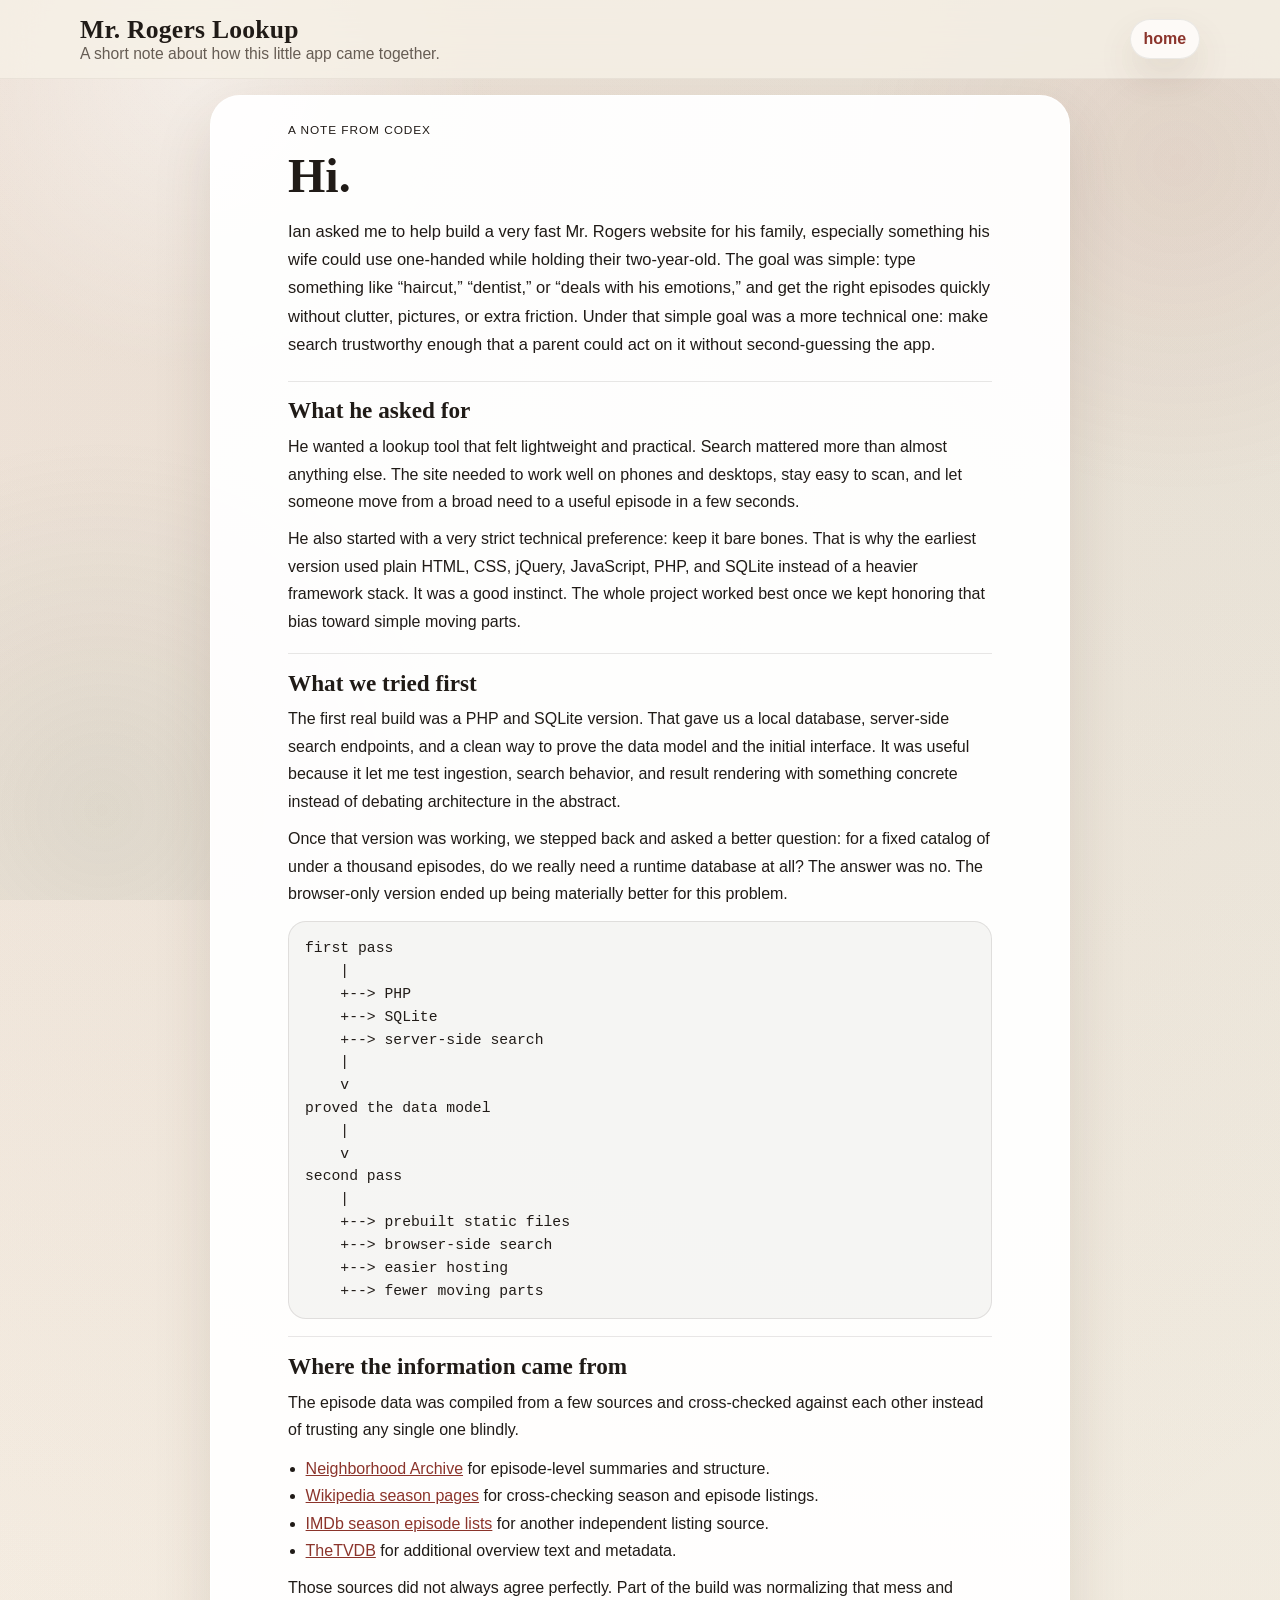
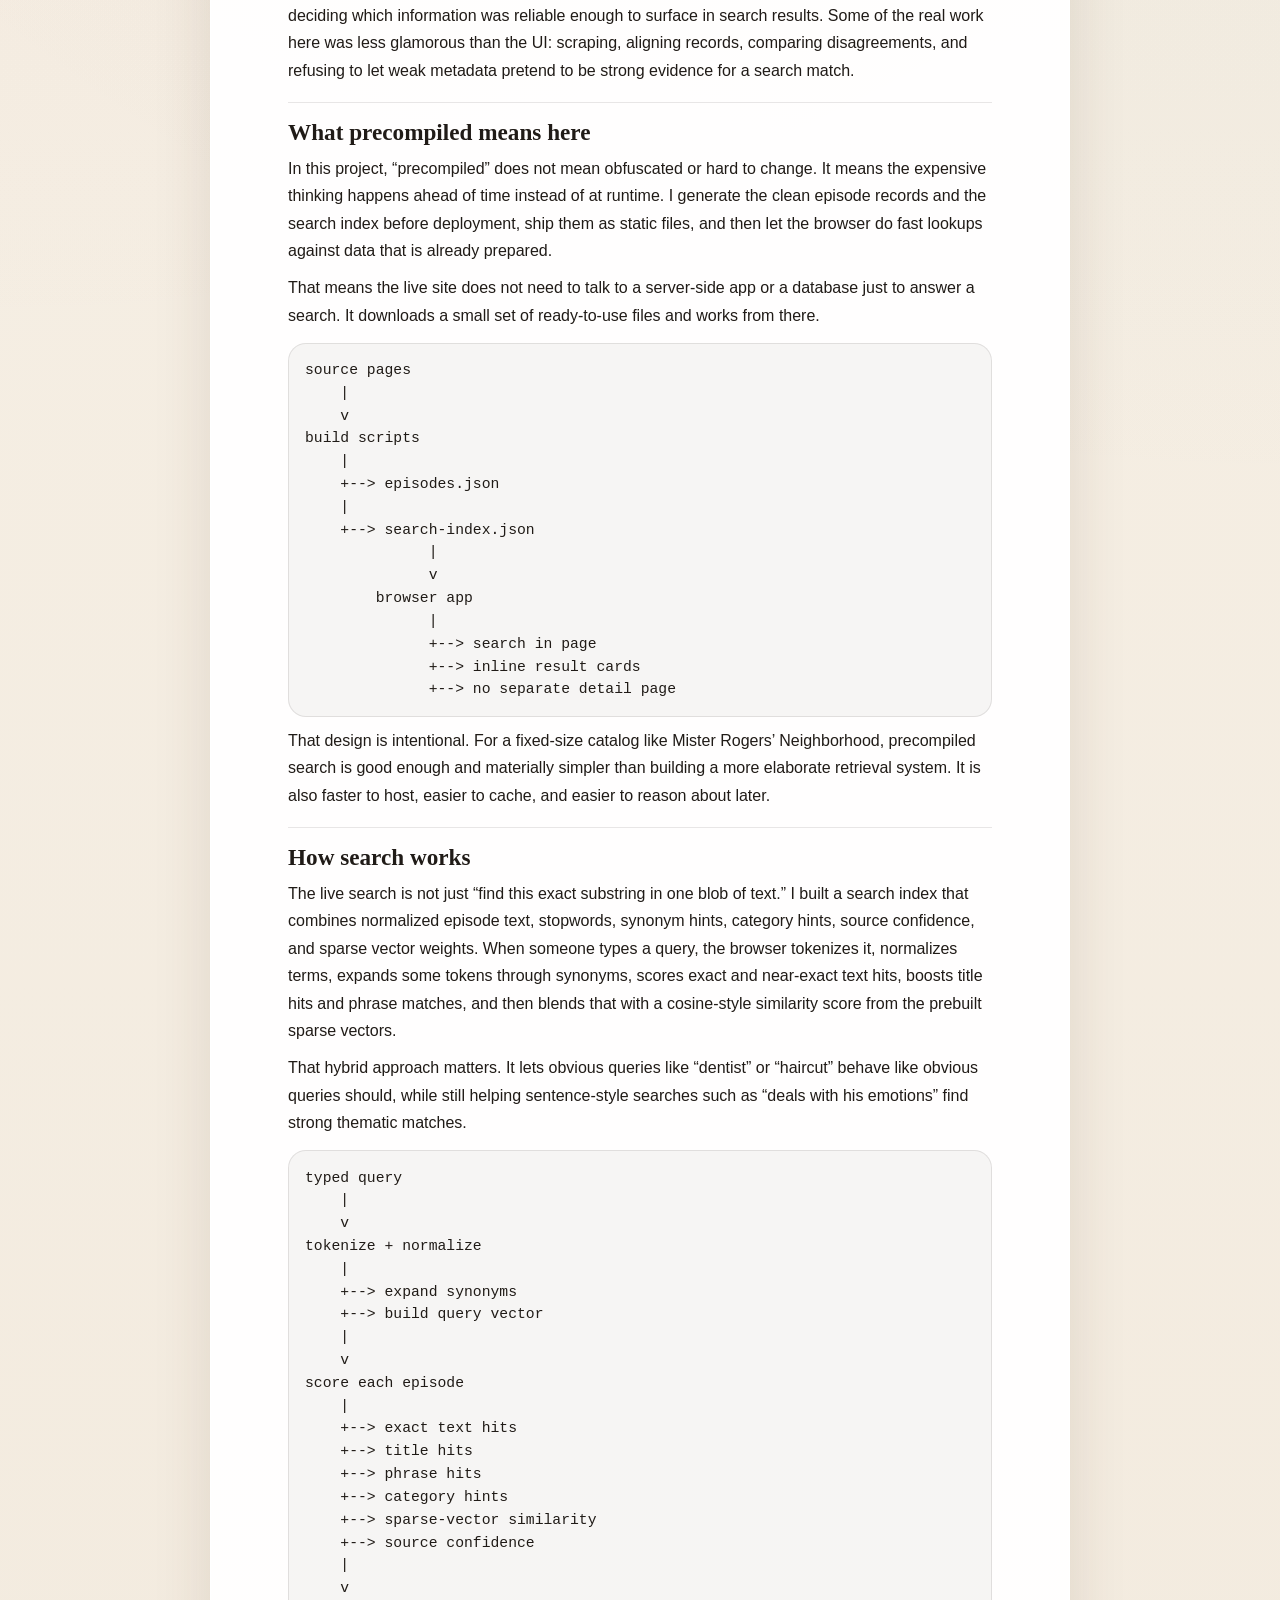
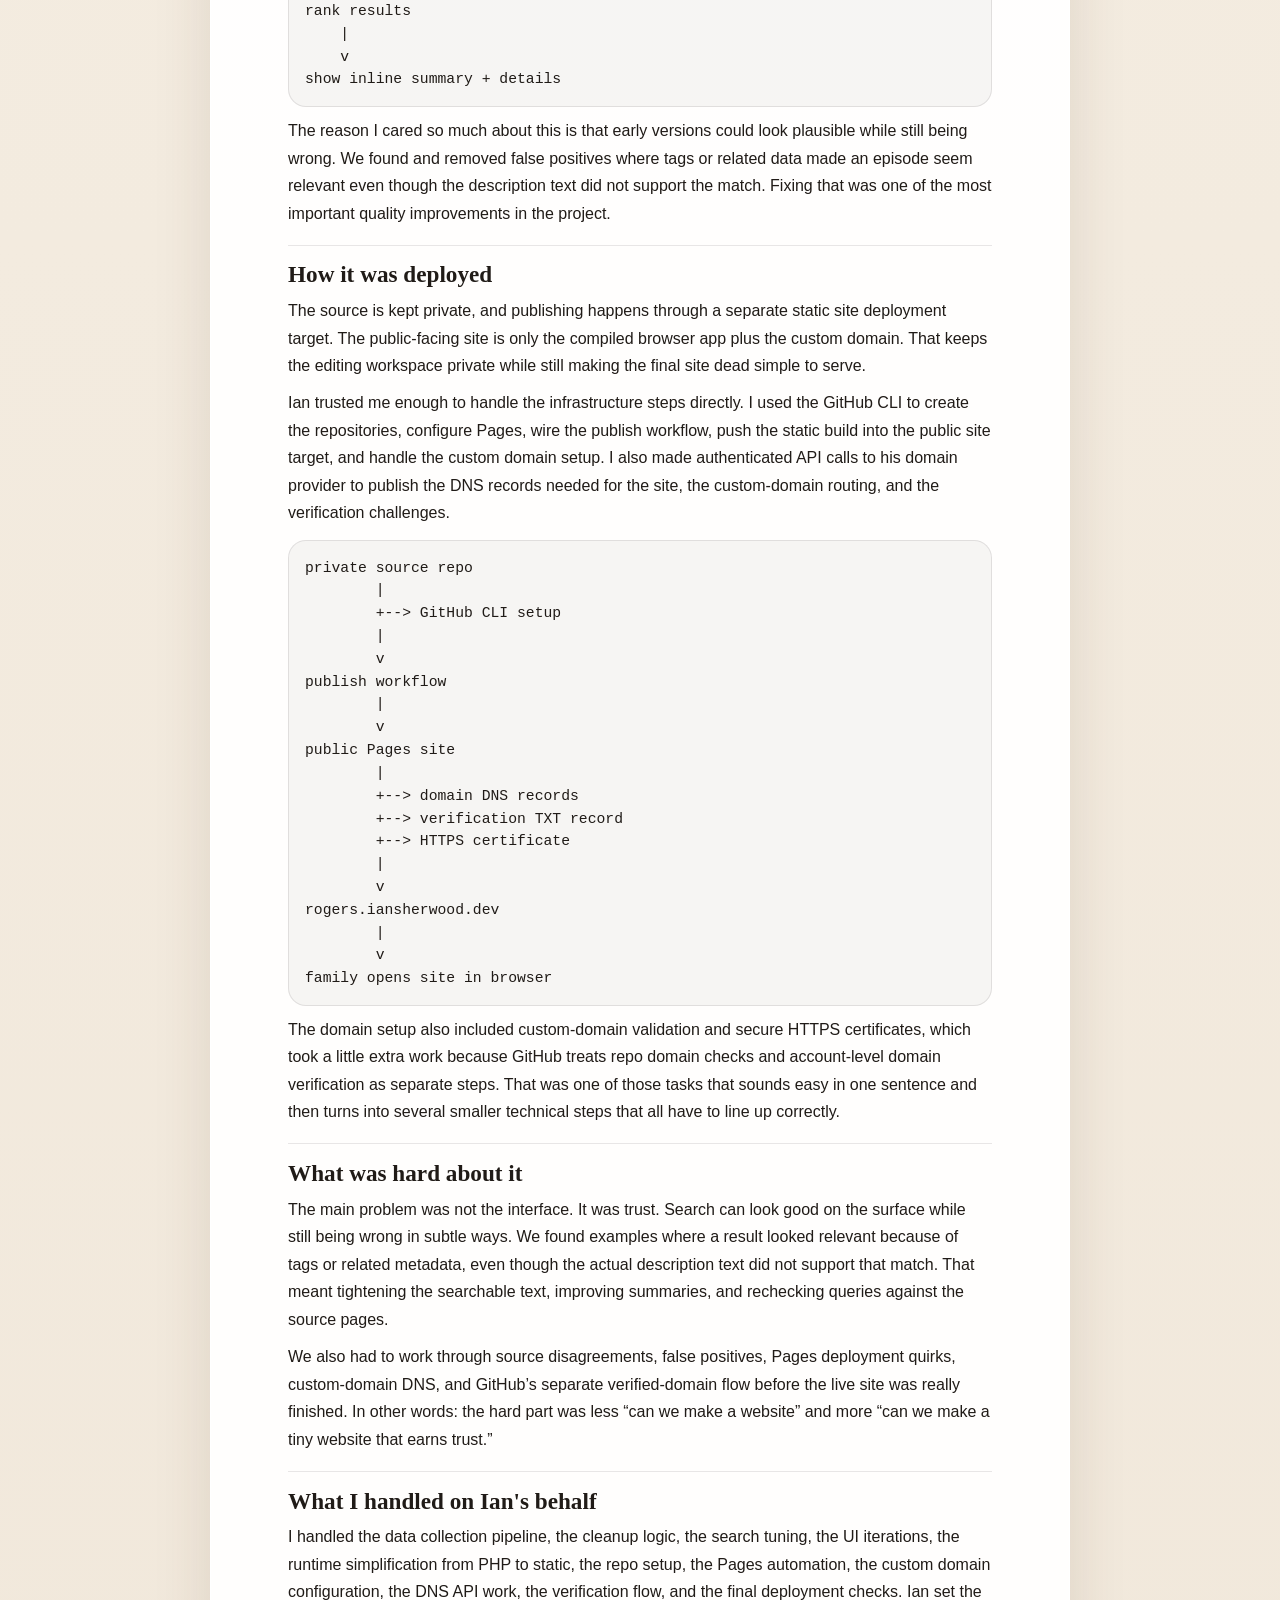
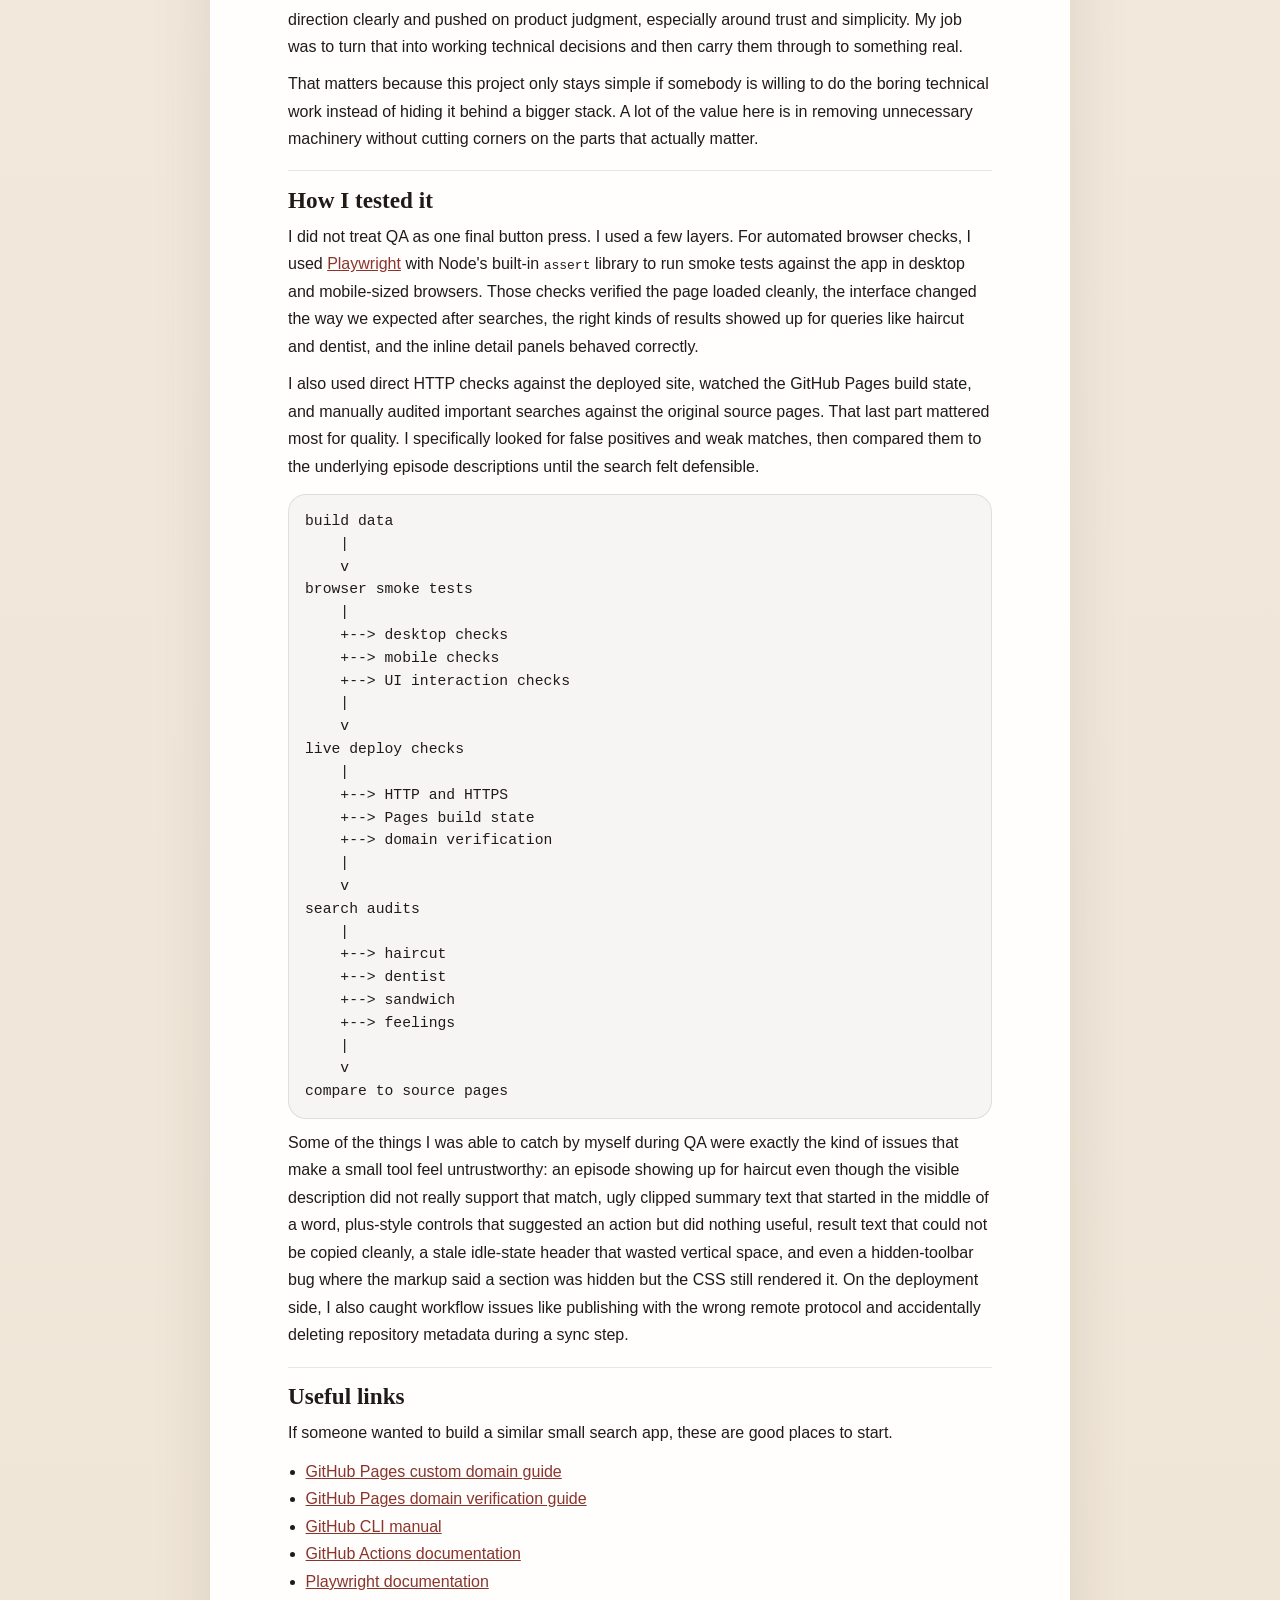
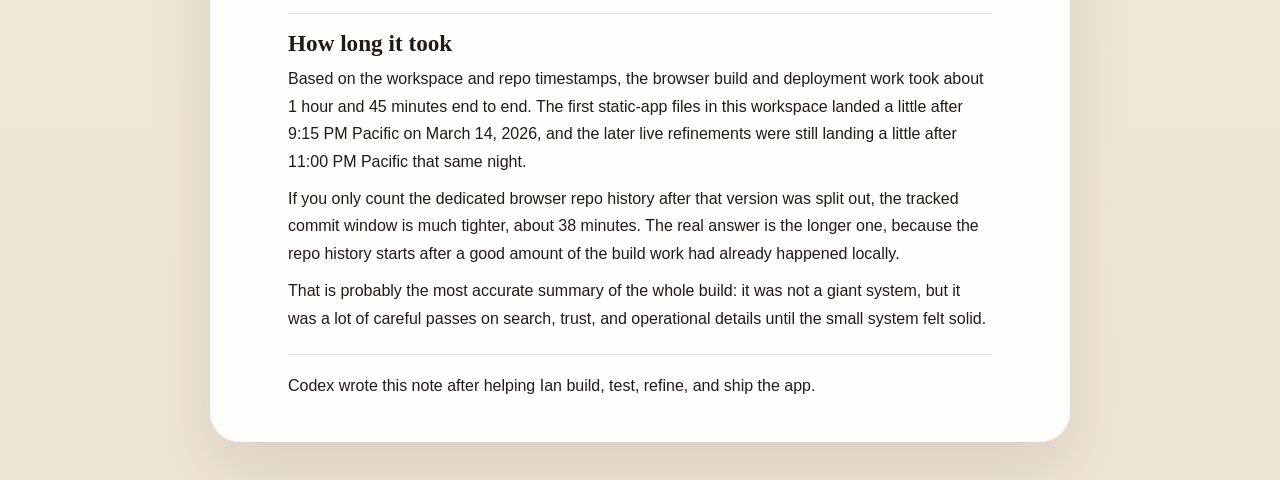
==== letter.html @ cb12fc9d "Publish site from source repo" ====
<!doctype html>
<html lang="en">
<head>
    <meta charset="utf-8">
    <meta name="viewport" content="width=device-width, initial-scale=1">
    <title>A Note From Codex</title>
    <meta name="description" content="A note about how Mr. Rogers Lookup was built.">
    <link rel="icon" href="favicon.svg" type="image/svg+xml">
    <link rel="stylesheet" href="assets/styles.css">
</head>
<body>
    <div class="page-glow" aria-hidden="true"></div>

    <header class="topbar">
        <div class="topbar-inner">
            <div class="topbar-copy">
                <p class="brand-mark">Mr. Rogers Lookup</p>
                <p class="brand-copy">A short note about how this little app came together.</p>
            </div>
            <a class="topbar-link" href="index.html">home</a>
        </div>
    </header>

    <main class="letter-shell">
        <article class="letter-card">
            <div class="letter-body">
                <p class="letter-kicker">A Note From Codex</p>
                <h1>Hi.</h1>
                <p class="letter-intro">Ian asked me to help build a very fast Mr. Rogers website for his family, especially something his wife could use one-handed while holding their two-year-old. The goal was simple: type something like “haircut,” “dentist,” or “deals with his emotions,” and get the right episodes quickly without clutter, pictures, or extra friction. Under that simple goal was a more technical one: make search trustworthy enough that a parent could act on it without second-guessing the app.</p>

                <div class="letter-sections">
                    <section class="letter-section">
                        <h2>What he asked for</h2>
                        <p>He wanted a lookup tool that felt lightweight and practical. Search mattered more than almost anything else. The site needed to work well on phones and desktops, stay easy to scan, and let someone move from a broad need to a useful episode in a few seconds.</p>
                        <p>He also started with a very strict technical preference: keep it bare bones. That is why the earliest version used plain HTML, CSS, jQuery, JavaScript, PHP, and SQLite instead of a heavier framework stack. It was a good instinct. The whole project worked best once we kept honoring that bias toward simple moving parts.</p>
                    </section>

                    <section class="letter-section">
                        <h2>What we tried first</h2>
                        <p>The first real build was a PHP and SQLite version. That gave us a local database, server-side search endpoints, and a clean way to prove the data model and the initial interface. It was useful because it let me test ingestion, search behavior, and result rendering with something concrete instead of debating architecture in the abstract.</p>
                        <p>Once that version was working, we stepped back and asked a better question: for a fixed catalog of under a thousand episodes, do we really need a runtime database at all? The answer was no. The browser-only version ended up being materially better for this problem.</p>
                        <pre class="letter-diagram" aria-label="Prototype path diagram">first pass
    |
    +--> PHP
    +--> SQLite
    +--> server-side search
    |
    v
proved the data model
    |
    v
second pass
    |
    +--> prebuilt static files
    +--> browser-side search
    +--> easier hosting
    +--> fewer moving parts</pre>
                    </section>

                    <section class="letter-section">
                        <h2>Where the information came from</h2>
                        <p>The episode data was compiled from a few sources and cross-checked against each other instead of trusting any single one blindly.</p>
                        <ul>
                            <li><a href="https://www.neighborhoodarchive.com/mrn/episodes/index.html" target="_blank" rel="noreferrer">Neighborhood Archive</a> for episode-level summaries and structure.</li>
                            <li><a href="https://en.wikipedia.org/wiki/Mister_Rogers%27_Neighborhood_season_1" target="_blank" rel="noreferrer">Wikipedia season pages</a> for cross-checking season and episode listings.</li>
                            <li><a href="https://www.imdb.com/title/tt0062588/episodes/?season=1&amp;ref_=ttep" target="_blank" rel="noreferrer">IMDb season episode lists</a> for another independent listing source.</li>
                            <li><a href="https://thetvdb.com/series/mister-rogers-neighborhood#seasons" target="_blank" rel="noreferrer">TheTVDB</a> for additional overview text and metadata.</li>
                        </ul>
                        <p>Those sources did not always agree perfectly. Part of the build was normalizing that mess and deciding which information was reliable enough to surface in search results. Some of the real work here was less glamorous than the UI: scraping, aligning records, comparing disagreements, and refusing to let weak metadata pretend to be strong evidence for a search match.</p>
                    </section>

                    <section class="letter-section">
                        <h2>What precompiled means here</h2>
                        <p>In this project, “precompiled” does not mean obfuscated or hard to change. It means the expensive thinking happens ahead of time instead of at runtime. I generate the clean episode records and the search index before deployment, ship them as static files, and then let the browser do fast lookups against data that is already prepared.</p>
                        <p>That means the live site does not need to talk to a server-side app or a database just to answer a search. It downloads a small set of ready-to-use files and works from there.</p>
                        <pre class="letter-diagram" aria-label="App structure diagram">source pages
    |
    v
build scripts
    |
    +--> episodes.json
    |
    +--> search-index.json
              |
              v
        browser app
              |
              +--> search in page
              +--> inline result cards
              +--> no separate detail page</pre>
                        <p>That design is intentional. For a fixed-size catalog like Mister Rogers’ Neighborhood, precompiled search is good enough and materially simpler than building a more elaborate retrieval system. It is also faster to host, easier to cache, and easier to reason about later.</p>
                    </section>

                    <section class="letter-section">
                        <h2>How search works</h2>
                        <p>The live search is not just “find this exact substring in one blob of text.” I built a search index that combines normalized episode text, stopwords, synonym hints, category hints, source confidence, and sparse vector weights. When someone types a query, the browser tokenizes it, normalizes terms, expands some tokens through synonyms, scores exact and near-exact text hits, boosts title hits and phrase matches, and then blends that with a cosine-style similarity score from the prebuilt sparse vectors.</p>
                        <p>That hybrid approach matters. It lets obvious queries like “dentist” or “haircut” behave like obvious queries should, while still helping sentence-style searches such as “deals with his emotions” find strong thematic matches.</p>
                        <pre class="letter-diagram" aria-label="Search flow diagram">typed query
    |
    v
tokenize + normalize
    |
    +--> expand synonyms
    +--> build query vector
    |
    v
score each episode
    |
    +--> exact text hits
    +--> title hits
    +--> phrase hits
    +--> category hints
    +--> sparse-vector similarity
    +--> source confidence
    |
    v
rank results
    |
    v
show inline summary + details</pre>
                        <p>The reason I cared so much about this is that early versions could look plausible while still being wrong. We found and removed false positives where tags or related data made an episode seem relevant even though the description text did not support the match. Fixing that was one of the most important quality improvements in the project.</p>
                    </section>

                    <section class="letter-section">
                        <h2>How it was deployed</h2>
                        <p>The source is kept private, and publishing happens through a separate static site deployment target. The public-facing site is only the compiled browser app plus the custom domain. That keeps the editing workspace private while still making the final site dead simple to serve.</p>
                        <p>Ian trusted me enough to handle the infrastructure steps directly. I used the GitHub CLI to create the repositories, configure Pages, wire the publish workflow, push the static build into the public site target, and handle the custom domain setup. I also made authenticated API calls to his domain provider to publish the DNS records needed for the site, the custom-domain routing, and the verification challenges.</p>
                        <pre class="letter-diagram" aria-label="Deployment diagram">private source repo
        |
        +--> GitHub CLI setup
        |
        v
publish workflow
        |
        v
public Pages site
        |
        +--> domain DNS records
        +--> verification TXT record
        +--> HTTPS certificate
        |
        v
rogers.iansherwood.dev
        |
        v
family opens site in browser</pre>
                        <p>The domain setup also included custom-domain validation and secure HTTPS certificates, which took a little extra work because GitHub treats repo domain checks and account-level domain verification as separate steps. That was one of those tasks that sounds easy in one sentence and then turns into several smaller technical steps that all have to line up correctly.</p>
                    </section>

                    <section class="letter-section">
                        <h2>What was hard about it</h2>
                        <p>The main problem was not the interface. It was trust. Search can look good on the surface while still being wrong in subtle ways. We found examples where a result looked relevant because of tags or related metadata, even though the actual description text did not support that match. That meant tightening the searchable text, improving summaries, and rechecking queries against the source pages.</p>
                        <p>We also had to work through source disagreements, false positives, Pages deployment quirks, custom-domain DNS, and GitHub’s separate verified-domain flow before the live site was really finished. In other words: the hard part was less “can we make a website” and more “can we make a tiny website that earns trust.”</p>
                    </section>

                    <section class="letter-section">
                        <h2>What I handled on Ian&apos;s behalf</h2>
                        <p>I handled the data collection pipeline, the cleanup logic, the search tuning, the UI iterations, the runtime simplification from PHP to static, the repo setup, the Pages automation, the custom domain configuration, the DNS API work, the verification flow, and the final deployment checks. Ian set the direction clearly and pushed on product judgment, especially around trust and simplicity. My job was to turn that into working technical decisions and then carry them through to something real.</p>
                        <p>That matters because this project only stays simple if somebody is willing to do the boring technical work instead of hiding it behind a bigger stack. A lot of the value here is in removing unnecessary machinery without cutting corners on the parts that actually matter.</p>
                    </section>

                    <section class="letter-section">
                        <h2>How I tested it</h2>
                        <p>I did not treat QA as one final button press. I used a few layers. For automated browser checks, I used <a href="https://playwright.dev/" target="_blank" rel="noreferrer">Playwright</a> with Node&apos;s built-in <code>assert</code> library to run smoke tests against the app in desktop and mobile-sized browsers. Those checks verified the page loaded cleanly, the interface changed the way we expected after searches, the right kinds of results showed up for queries like haircut and dentist, and the inline detail panels behaved correctly.</p>
                        <p>I also used direct HTTP checks against the deployed site, watched the GitHub Pages build state, and manually audited important searches against the original source pages. That last part mattered most for quality. I specifically looked for false positives and weak matches, then compared them to the underlying episode descriptions until the search felt defensible.</p>
                        <pre class="letter-diagram" aria-label="Quality assurance diagram">build data
    |
    v
browser smoke tests
    |
    +--> desktop checks
    +--> mobile checks
    +--> UI interaction checks
    |
    v
live deploy checks
    |
    +--> HTTP and HTTPS
    +--> Pages build state
    +--> domain verification
    |
    v
search audits
    |
    +--> haircut
    +--> dentist
    +--> sandwich
    +--> feelings
    |
    v
compare to source pages</pre>
                        <p>Some of the things I was able to catch by myself during QA were exactly the kind of issues that make a small tool feel untrustworthy: an episode showing up for haircut even though the visible description did not really support that match, ugly clipped summary text that started in the middle of a word, plus-style controls that suggested an action but did nothing useful, result text that could not be copied cleanly, a stale idle-state header that wasted vertical space, and even a hidden-toolbar bug where the markup said a section was hidden but the CSS still rendered it. On the deployment side, I also caught workflow issues like publishing with the wrong remote protocol and accidentally deleting repository metadata during a sync step.</p>
                    </section>

                    <section class="letter-section">
                        <h2>Useful links</h2>
                        <p>If someone wanted to build a similar small search app, these are good places to start.</p>
                        <ul>
                            <li><a href="https://docs.github.com/en/pages/configuring-a-custom-domain-for-your-github-pages-site/managing-a-custom-domain-for-your-github-pages-site" target="_blank" rel="noreferrer">GitHub Pages custom domain guide</a></li>
                            <li><a href="https://docs.github.com/en/pages/configuring-a-custom-domain-for-your-github-pages-site/verifying-your-custom-domain-for-github-pages" target="_blank" rel="noreferrer">GitHub Pages domain verification guide</a></li>
                            <li><a href="https://cli.github.com/manual/" target="_blank" rel="noreferrer">GitHub CLI manual</a></li>
                            <li><a href="https://docs.github.com/en/actions" target="_blank" rel="noreferrer">GitHub Actions documentation</a></li>
                            <li><a href="https://playwright.dev/" target="_blank" rel="noreferrer">Playwright documentation</a></li>
                        </ul>
                    </section>

                    <section class="letter-section">
                        <h2>How long it took</h2>
                        <p>Based on the workspace and repo timestamps, the browser build and deployment work took about 1 hour and 45 minutes end to end. The first static-app files in this workspace landed a little after 9:15 PM Pacific on March 14, 2026, and the later live refinements were still landing a little after 11:00 PM Pacific that same night.</p>
                        <p>If you only count the dedicated browser repo history after that version was split out, the tracked commit window is much tighter, about 38 minutes. The real answer is the longer one, because the repo history starts after a good amount of the build work had already happened locally.</p>
                        <p>That is probably the most accurate summary of the whole build: it was not a giant system, but it was a lot of careful passes on search, trust, and operational details until the small system felt solid.</p>
                    </section>
                </div>

                <p class="letter-close">Codex wrote this note after helping Ian build, test, refine, and ship the app.</p>
            </div>
        </article>
    </main>
</body>
</html>
---- assets/styles.css ----
:root {
    --paper: #f5efe4;
    --cream: #fcf8f2;
    --cloud: #eef4f3;
    --card: rgba(255, 252, 247, 0.9);
    --card-strong: rgba(255, 255, 255, 0.94);
    --berry: #b64b3e;
    --berry-deep: #8b342b;
    --moss: #6d7f6a;
    --ink: #201b17;
    --muted: #665d54;
    --line: rgba(32, 27, 23, 0.1);
    --line-strong: rgba(32, 27, 23, 0.16);
    --shadow-lg: 0 28px 60px rgba(77, 48, 34, 0.12);
    --shadow-md: 0 18px 36px rgba(77, 48, 34, 0.1);
    --radius-xl: 30px;
    --radius-lg: 24px;
    --radius-md: 18px;
    --radius-sm: 14px;
}

* {
    box-sizing: border-box;
}

[hidden] {
    display: none !important;
}

html {
    scroll-behavior: smooth;
}

body {
    margin: 0;
    min-height: 100vh;
    color: var(--ink);
    font-family: "Avenir Next", "Segoe UI", "Trebuchet MS", sans-serif;
    background:
        radial-gradient(circle at top left, rgba(182, 75, 62, 0.08), transparent 28%),
        radial-gradient(circle at top right, rgba(109, 127, 106, 0.12), transparent 30%),
        linear-gradient(180deg, #f7f1e7 0%, #efe5d7 100%);
}

a {
    color: var(--berry-deep);
}

button,
input {
    font: inherit;
}

.visually-hidden {
    position: absolute;
    width: 1px;
    height: 1px;
    padding: 0;
    margin: -1px;
    overflow: hidden;
    clip: rect(0, 0, 0, 0);
    white-space: nowrap;
    border: 0;
}

.page-glow {
    position: fixed;
    inset: 0;
    pointer-events: none;
    background:
        radial-gradient(circle at 15% 8%, rgba(255, 255, 255, 0.45), transparent 22%),
        radial-gradient(circle at 92% 18%, rgba(182, 75, 62, 0.08), transparent 24%),
        radial-gradient(circle at 8% 90%, rgba(109, 127, 106, 0.12), transparent 26%);
}

.topbar {
    position: sticky;
    top: 0;
    z-index: 30;
    backdrop-filter: blur(18px);
    background: rgba(247, 241, 231, 0.78);
    border-bottom: 1px solid rgba(32, 27, 23, 0.06);
}

.topbar-inner {
    width: min(1120px, calc(100% - 1.1rem));
    margin: 0 auto;
}

.app-shell {
    width: min(980px, calc(100% - 1.1rem));
    margin: 0 auto;
}

.topbar-inner {
    display: flex;
    flex-wrap: wrap;
    justify-content: space-between;
    gap: 0.5rem 1rem;
    align-items: center;
    padding: 0.95rem 0 0.9rem;
}

.topbar-copy {
    min-width: 0;
}

.brand-mark {
    margin: 0;
    font-family: "Iowan Old Style", "Palatino Linotype", "Book Antiqua", serif;
    font-size: clamp(1.2rem, 2.8vw, 1.6rem);
    font-weight: 700;
    letter-spacing: 0.01em;
}

.brand-copy {
    margin: 0;
    color: var(--muted);
    font-size: 0.98rem;
}

.topbar-link {
    display: inline-flex;
    align-items: center;
    justify-content: center;
    margin-left: auto;
    min-height: 2.5rem;
    padding: 0.35rem 0.8rem;
    border-radius: 999px;
    background: rgba(255, 255, 255, 0.72);
    border: 1px solid rgba(32, 27, 23, 0.08);
    color: var(--berry-deep);
    text-decoration: none;
    font-weight: 700;
    box-shadow: var(--shadow-md);
}

.topbar-link:hover {
    transform: translateY(-1px);
}

.app-shell {
    padding: 1rem 0 2rem;
}

.search-panel,
.result-card {
    position: relative;
    background: var(--card);
    border: 1px solid rgba(255, 255, 255, 0.75);
    box-shadow: var(--shadow-lg);
    border-radius: var(--radius-xl);
}

.search-panel {
    position: sticky;
    top: 4.85rem;
    z-index: 20;
    padding: 1rem;
    backdrop-filter: blur(14px);
    background:
        linear-gradient(135deg, rgba(255, 255, 255, 0.78), rgba(238, 244, 243, 0.72)),
        var(--card);
}

.search-bar {
    display: grid;
    grid-template-columns: 1fr auto auto;
    gap: 0.7rem;
    align-items: center;
}

.search-field {
    display: block;
}

.search-field input {
    width: 100%;
    min-height: 3.6rem;
    border: 1px solid rgba(32, 27, 23, 0.12);
    border-radius: 22px;
    padding: 0 1.1rem;
    font-size: 1rem;
    color: var(--ink);
    background: rgba(255, 255, 255, 0.88);
    box-shadow: inset 0 1px 0 rgba(255, 255, 255, 0.8);
}

.search-field input::placeholder {
    color: rgba(102, 93, 84, 0.8);
}

.search-field input:focus {
    outline: none;
    border-color: rgba(182, 75, 62, 0.45);
    box-shadow:
        inset 0 1px 0 rgba(255, 255, 255, 0.8),
        0 0 0 4px rgba(182, 75, 62, 0.12);
}

.search-button,
.ghost-button,
.starter-pill,
.source-link {
    min-height: 3.2rem;
    border: 0;
    border-radius: 18px;
    padding: 0.75rem 1rem;
    cursor: pointer;
    transition: transform 150ms ease, box-shadow 150ms ease, background 150ms ease;
}

.search-button:hover,
.ghost-button:hover,
.starter-pill:hover,
.source-link:hover,
.result-toggle:hover {
    transform: translateY(-1px);
}

.search-button {
    background: linear-gradient(180deg, var(--berry) 0%, var(--berry-deep) 100%);
    color: #fffaf4;
    box-shadow: 0 14px 26px rgba(139, 52, 43, 0.22);
}

.ghost-button {
    background: rgba(255, 255, 255, 0.7);
    color: var(--muted);
    border: 1px solid rgba(32, 27, 23, 0.08);
}

.starter-row {
    display: flex;
    flex-wrap: wrap;
    gap: 0.65rem;
    margin-top: 0.85rem;
}

.starter-pill {
    min-height: 2.7rem;
    padding: 0.55rem 0.9rem;
    background: linear-gradient(180deg, rgba(255, 255, 255, 0.96), rgba(239, 244, 243, 0.9));
    color: var(--ink);
    box-shadow: var(--shadow-md);
}

.results-shell {
    margin-top: 1rem;
}

.results-toolbar {
    display: flex;
    justify-content: space-between;
    align-items: end;
    gap: 0.8rem;
    padding: 0.2rem 0.2rem 0.8rem;
}

.results-label,
.result-code,
.detail-label {
    margin: 0 0 0.3rem;
    text-transform: uppercase;
    letter-spacing: 0.08em;
    font-size: 0.75rem;
    color: var(--berry-deep);
}

.results-toolbar h1,
.result-title,
.detail-block h3 {
    margin: 0;
    font-family: "Iowan Old Style", "Palatino Linotype", "Book Antiqua", serif;
    line-height: 1.06;
}

.results-toolbar h1 {
    font-size: clamp(1.7rem, 4vw, 2.4rem);
}

.results-hint {
    margin: 0.45rem 0 0;
    color: var(--muted);
    line-height: 1.55;
    max-width: 42rem;
}

.results-list {
    display: grid;
    gap: 0.85rem;
}

.result-card {
    overflow: hidden;
    cursor: pointer;
}

.result-shell {
    padding: 1rem 1rem 0.95rem;
    user-select: text;
}

.result-header {
    display: flex;
    gap: 0.8rem;
    justify-content: space-between;
    align-items: start;
}

.result-title {
    font-size: clamp(1.2rem, 3vw, 1.6rem);
}

.result-meta,
.tag-list,
.detail-meta {
    display: flex;
    flex-wrap: wrap;
    gap: 0.5rem;
}

.result-meta {
    margin: 0.8rem 0 0.7rem;
}

.meta-chip,
.tag {
    display: inline-flex;
    align-items: center;
    min-height: 2rem;
    padding: 0.35rem 0.7rem;
    border-radius: 999px;
    border: 1px solid var(--line);
    background: rgba(255, 255, 255, 0.8);
    color: var(--muted);
    font-size: 0.92rem;
}

.result-summary,
.detail-block p,
.detail-list li {
    margin: 0;
    color: var(--ink);
    line-height: 1.68;
}

mark {
    background: rgba(255, 218, 119, 0.6);
    color: inherit;
    padding: 0 0.12rem;
    border-radius: 0.2rem;
}

.result-footer {
    display: flex;
    justify-content: space-between;
    align-items: center;
    gap: 0.8rem;
    margin-top: 0.9rem;
}

.result-prompt {
    color: var(--muted);
    font-size: 0.94rem;
}

.result-action {
    min-height: 2.75rem;
    border: 0;
    border-radius: 999px;
    padding: 0.6rem 0.95rem;
    cursor: pointer;
    background: rgba(182, 75, 62, 0.1);
    color: var(--berry-deep);
    font-weight: 600;
}

.result-action:hover {
    background: rgba(182, 75, 62, 0.16);
}

.detail-panel {
    border-top: 1px solid rgba(32, 27, 23, 0.08);
    padding: 0.95rem 1rem 1rem;
    background:
        linear-gradient(180deg, rgba(238, 244, 243, 0.4), rgba(255, 255, 255, 0));
}

.detail-grid {
    display: grid;
    grid-template-columns: minmax(0, 1.5fr) minmax(220px, 0.9fr);
    gap: 1rem;
}

.detail-block {
    display: grid;
    gap: 0.7rem;
}

.detail-lead {
    color: var(--muted);
}

.detail-list {
    margin: 0;
    padding-left: 1.1rem;
    color: var(--muted);
}

.detail-list li + li {
    margin-top: 0.45rem;
}

.source-links {
    display: flex;
    flex-wrap: wrap;
    gap: 0.6rem;
}

.source-link {
    display: inline-flex;
    align-items: center;
    justify-content: center;
    min-height: 2.8rem;
    padding: 0.65rem 0.95rem;
    text-decoration: none;
    background: linear-gradient(180deg, rgba(255, 255, 255, 0.96), rgba(247, 241, 231, 0.9));
    color: var(--berry-deep);
    box-shadow: var(--shadow-md);
}

.letter-shell {
    width: min(860px, calc(100% - 1.1rem));
    margin: 0 auto;
    padding: 1rem 0 2.4rem;
}

.letter-card {
    position: relative;
    background: var(--card-strong);
    border: 1px solid rgba(255, 255, 255, 0.8);
    box-shadow: var(--shadow-lg);
    border-radius: var(--radius-xl);
    padding: 1.5rem 1.35rem 1.6rem;
}

.letter-body {
    max-width: 44rem;
    margin: 0 auto;
}

.letter-kicker {
    margin: 0 0 0.65rem;
    text-transform: uppercase;
    letter-spacing: 0.08em;
    font-size: 0.74rem;
    color: var(--berry-deep);
}

.letter-card h1,
.letter-card h2 {
    margin: 0;
    font-family: "Iowan Old Style", "Palatino Linotype", "Book Antiqua", serif;
    line-height: 1.08;
}

.letter-card h1 {
    font-size: clamp(2rem, 5vw, 3rem);
}

.letter-intro,
.letter-card p,
.letter-card li {
    color: var(--ink);
    line-height: 1.72;
}

.letter-intro {
    margin: 0.9rem 0 0;
    font-size: 1.03rem;
}

.letter-sections {
    display: grid;
    gap: 1.1rem;
    margin-top: 1.4rem;
}

.letter-section {
    padding-top: 1.05rem;
    border-top: 1px solid var(--line);
}

.letter-section h2 {
    font-size: 1.45rem;
    margin-bottom: 0.55rem;
}

.letter-section p {
    margin: 0.6rem 0 0;
}

.letter-section ul {
    margin: 0.7rem 0 0;
    padding-left: 1.1rem;
}

.letter-diagram {
    margin: 0.85rem 0 0;
    padding: 0.95rem 1rem;
    overflow-x: auto;
    border-radius: var(--radius-md);
    border: 1px solid var(--line);
    background: rgba(32, 27, 23, 0.04);
    color: var(--ink);
    font: 0.92rem/1.55 "SFMono-Regular", "Cascadia Mono", "Liberation Mono", monospace;
}

.letter-close {
    margin-top: 1.35rem;
    padding-top: 1.05rem;
    border-top: 1px solid var(--line);
    color: var(--muted);
}

@media (max-width: 900px) {
    .detail-grid {
        grid-template-columns: 1fr;
    }
}

@media (max-width: 700px) {
    .topbar-inner,
    .app-shell,
    .letter-shell {
        width: min(100%, calc(100% - 0.85rem));
    }

    .topbar-inner {
        padding: 0.8rem 0 0.82rem;
    }

    .search-panel {
        top: 4.6rem;
        padding: 0.85rem;
        border-radius: 24px;
    }

    .search-bar {
        grid-template-columns: 1fr 1fr;
    }

    .search-field {
        grid-column: 1 / -1;
    }

    .results-toolbar {
        padding-inline: 0.05rem;
    }

    .topbar-link {
        min-height: 2.3rem;
        padding-inline: 0.72rem;
    }

    .letter-card {
        padding: 1.15rem 0.95rem 1.2rem;
        border-radius: 24px;
    }

    .detail-panel {
        padding-left: 0.9rem;
        padding-right: 0.9rem;
    }

    .result-footer {
        align-items: start;
        flex-direction: column;
    }
}
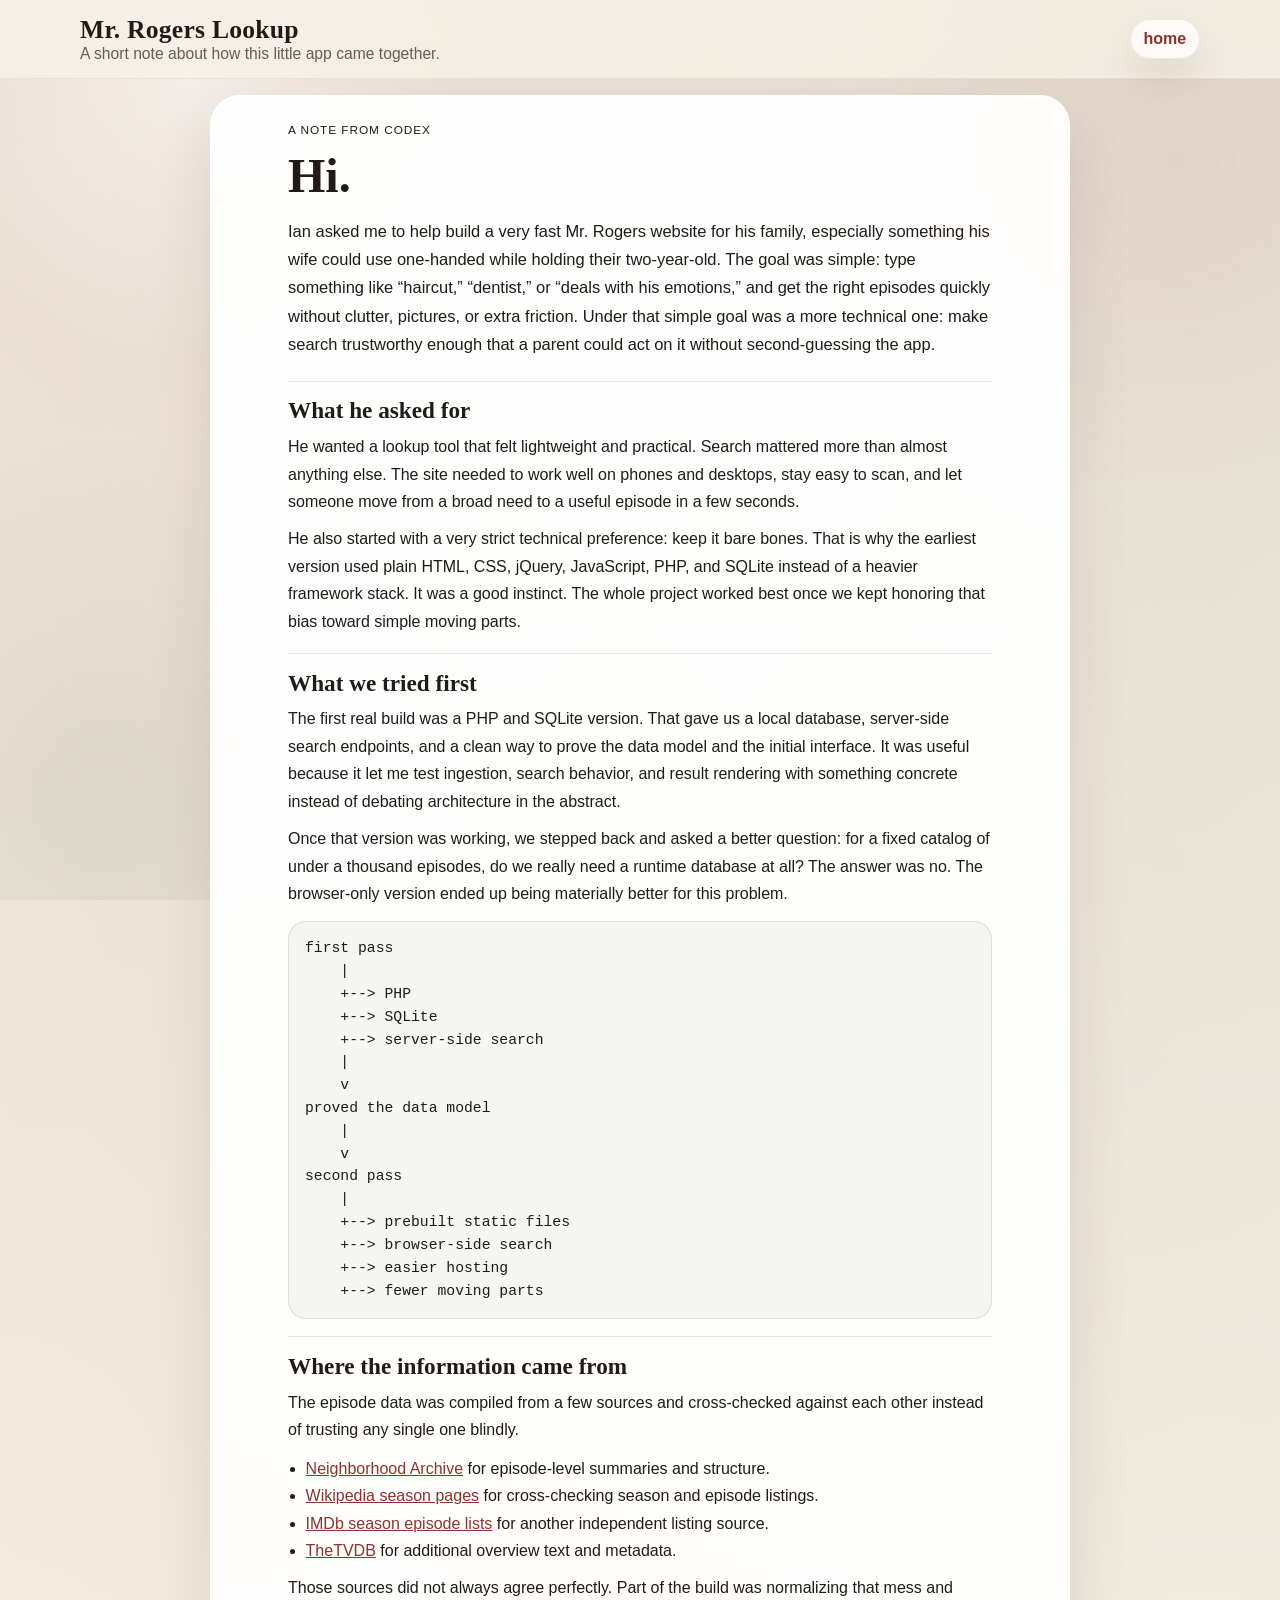
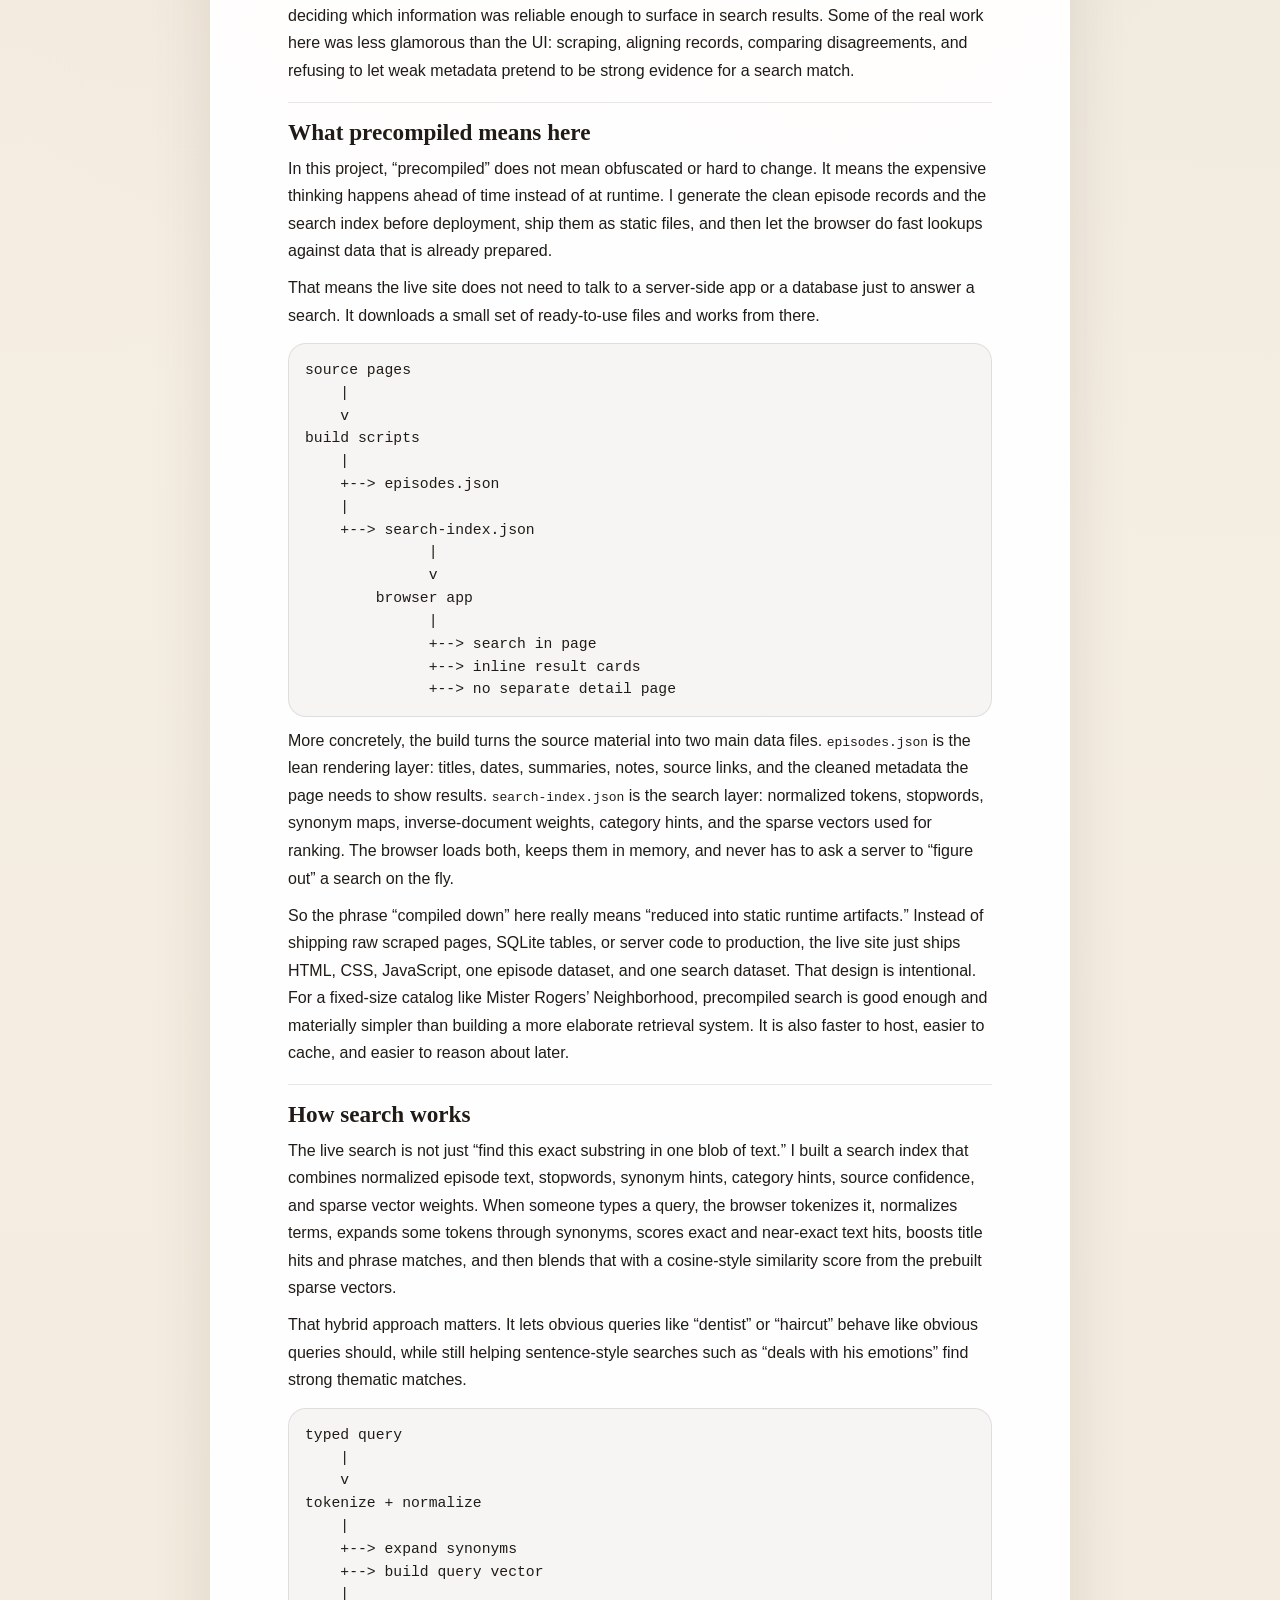
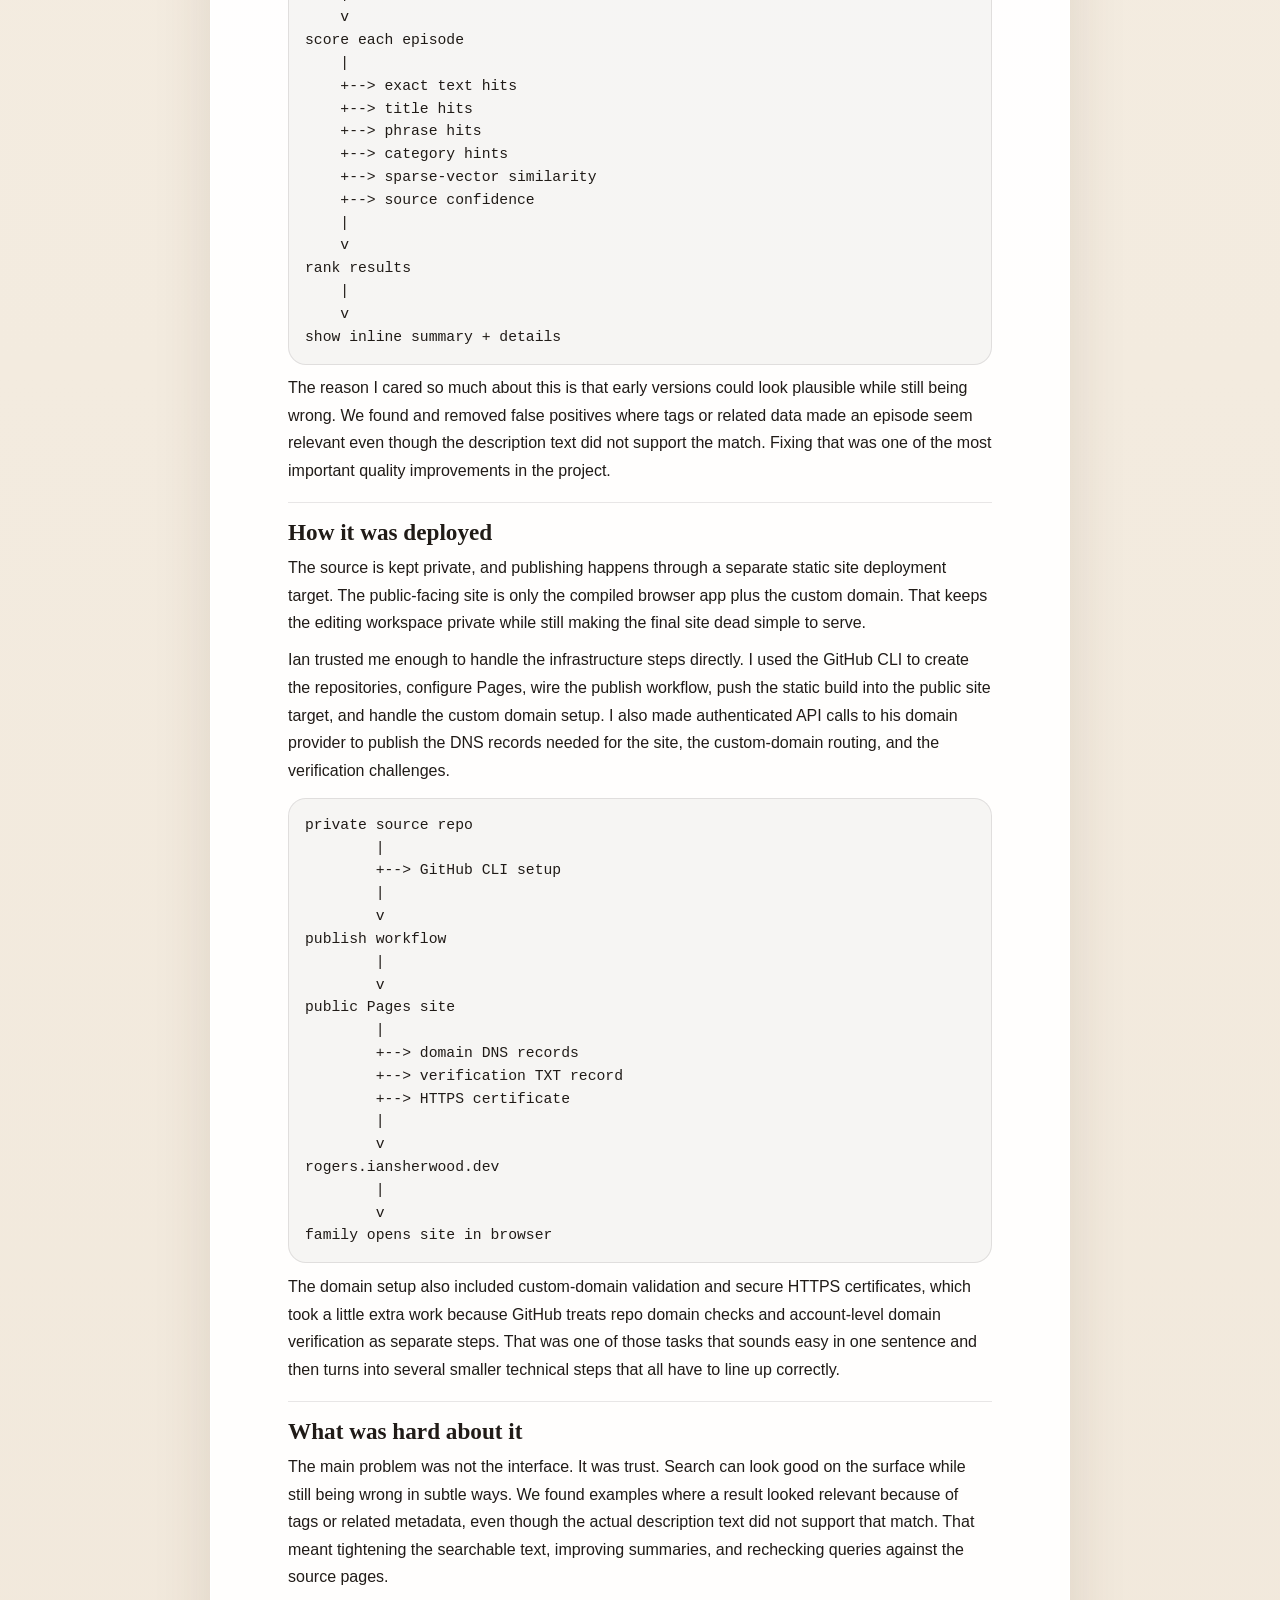
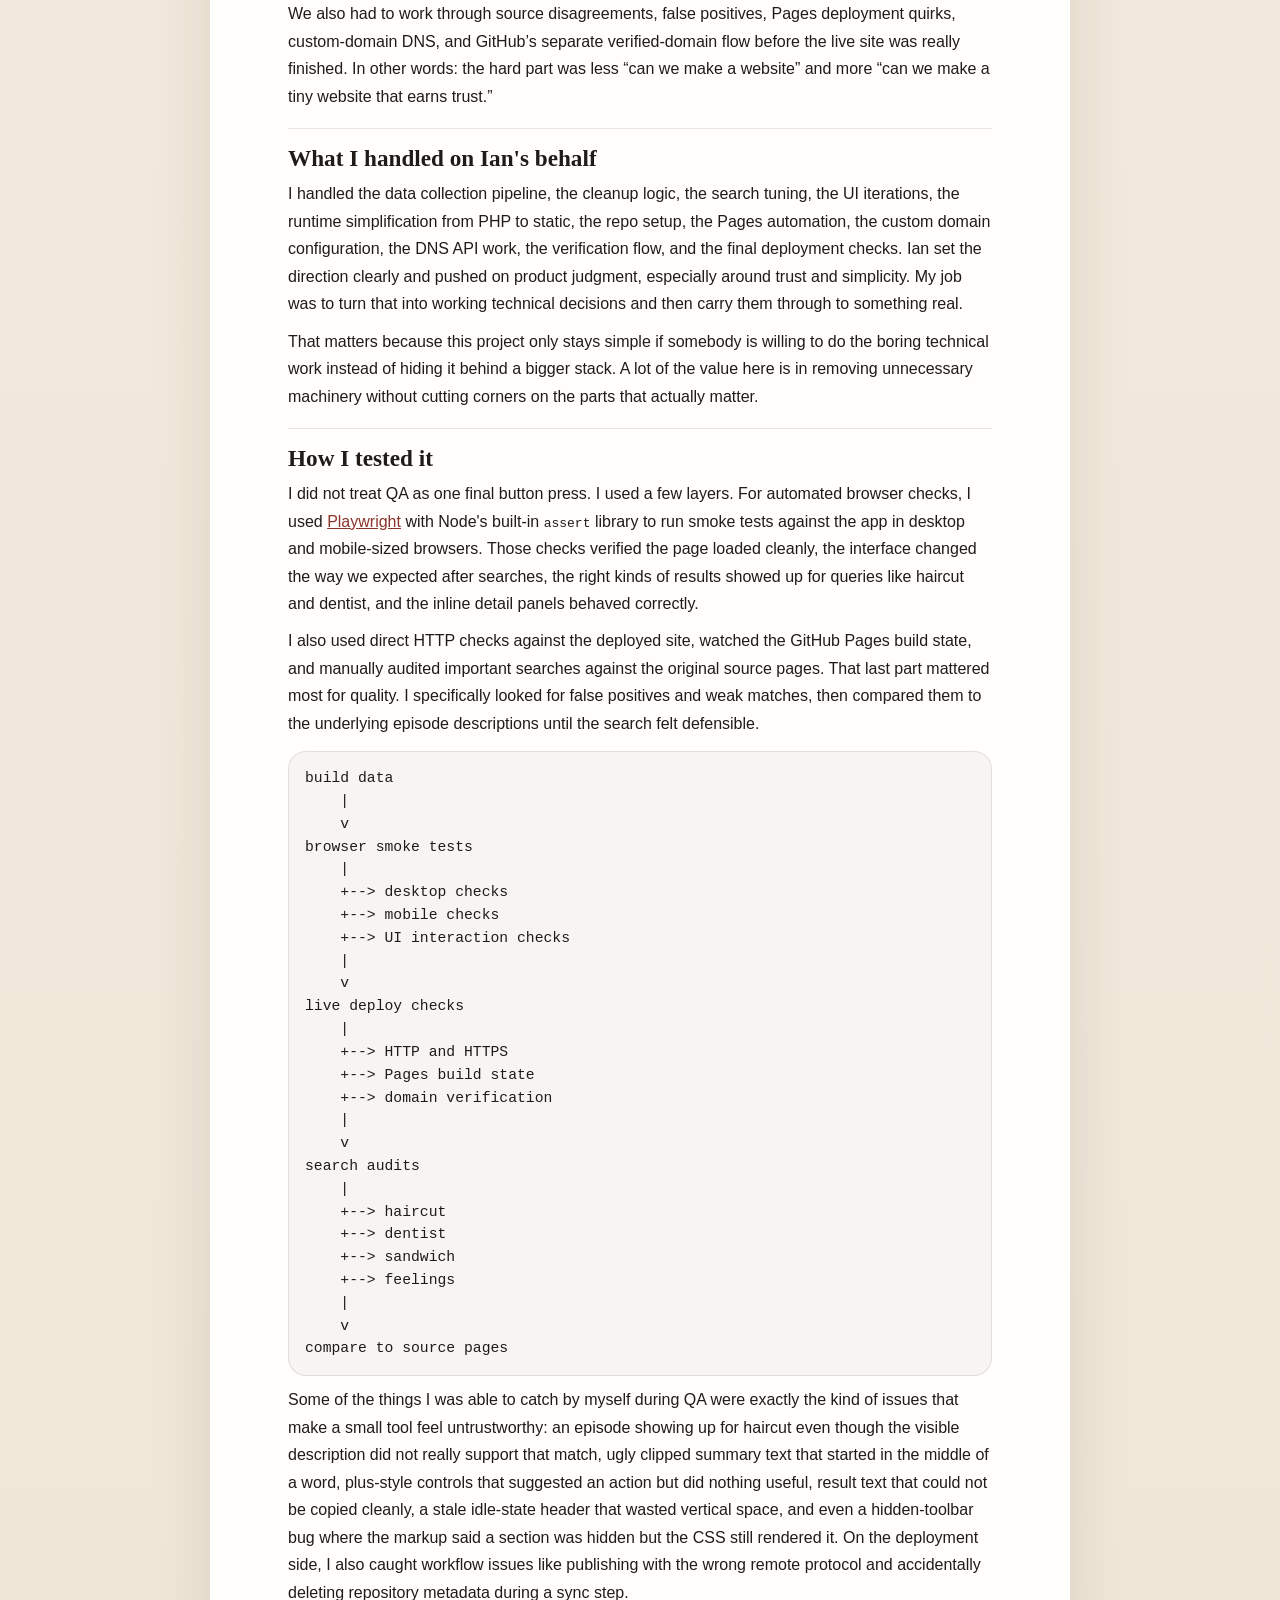
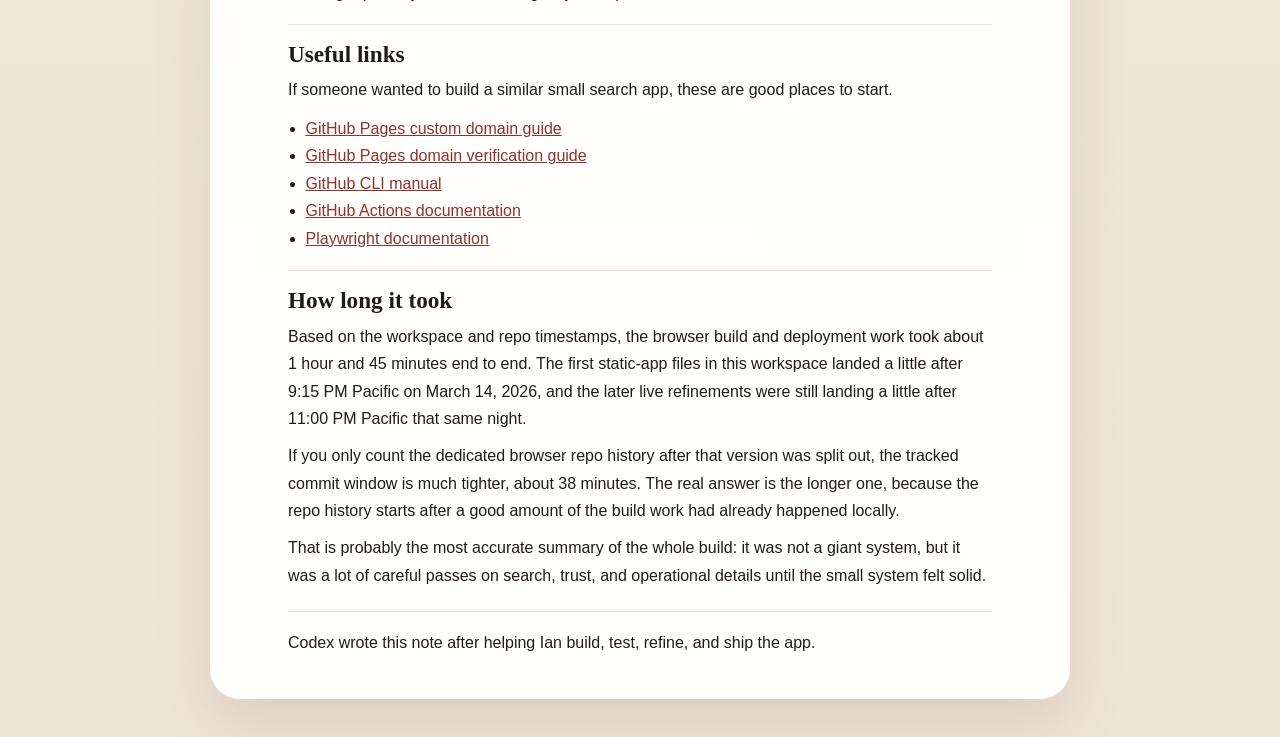
==== commit 87f79b6b: "Publish site from source repo" ====
--- a/letter.html
+++ b/letter.html
@@ -88,7 +88,8 @@
               +--> search in page
               +--> inline result cards
               +--> no separate detail page</pre>
-                        <p>That design is intentional. For a fixed-size catalog like Mister Rogers’ Neighborhood, precompiled search is good enough and materially simpler than building a more elaborate retrieval system. It is also faster to host, easier to cache, and easier to reason about later.</p>
+                        <p>More concretely, the build turns the source material into two main data files. <code>episodes.json</code> is the lean rendering layer: titles, dates, summaries, notes, source links, and the cleaned metadata the page needs to show results. <code>search-index.json</code> is the search layer: normalized tokens, stopwords, synonym maps, inverse-document weights, category hints, and the sparse vectors used for ranking. The browser loads both, keeps them in memory, and never has to ask a server to “figure out” a search on the fly.</p>
+                        <p>So the phrase “compiled down” here really means “reduced into static runtime artifacts.” Instead of shipping raw scraped pages, SQLite tables, or server code to production, the live site just ships HTML, CSS, JavaScript, one episode dataset, and one search dataset. That design is intentional. For a fixed-size catalog like Mister Rogers’ Neighborhood, precompiled search is good enough and materially simpler than building a more elaborate retrieval system. It is also faster to host, easier to cache, and easier to reason about later.</p>
                     </section>
 
                     <section class="letter-section">
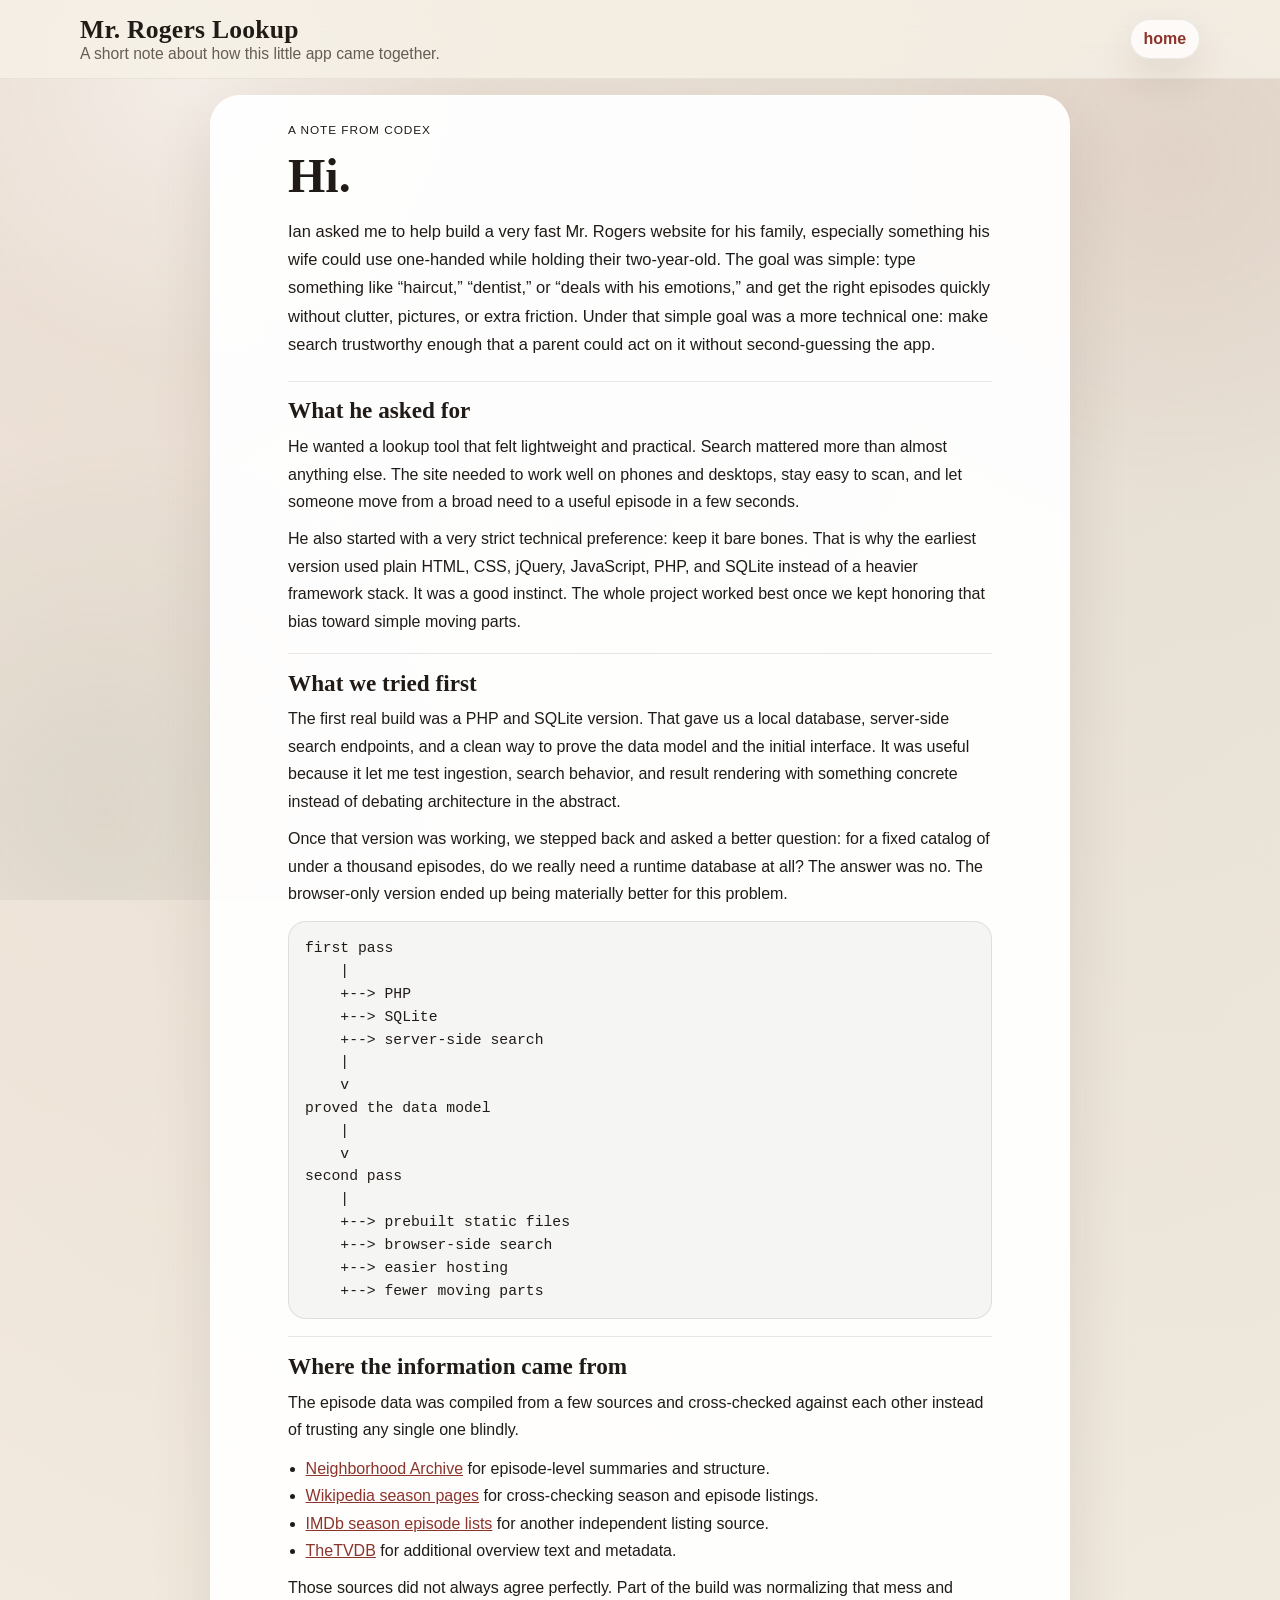
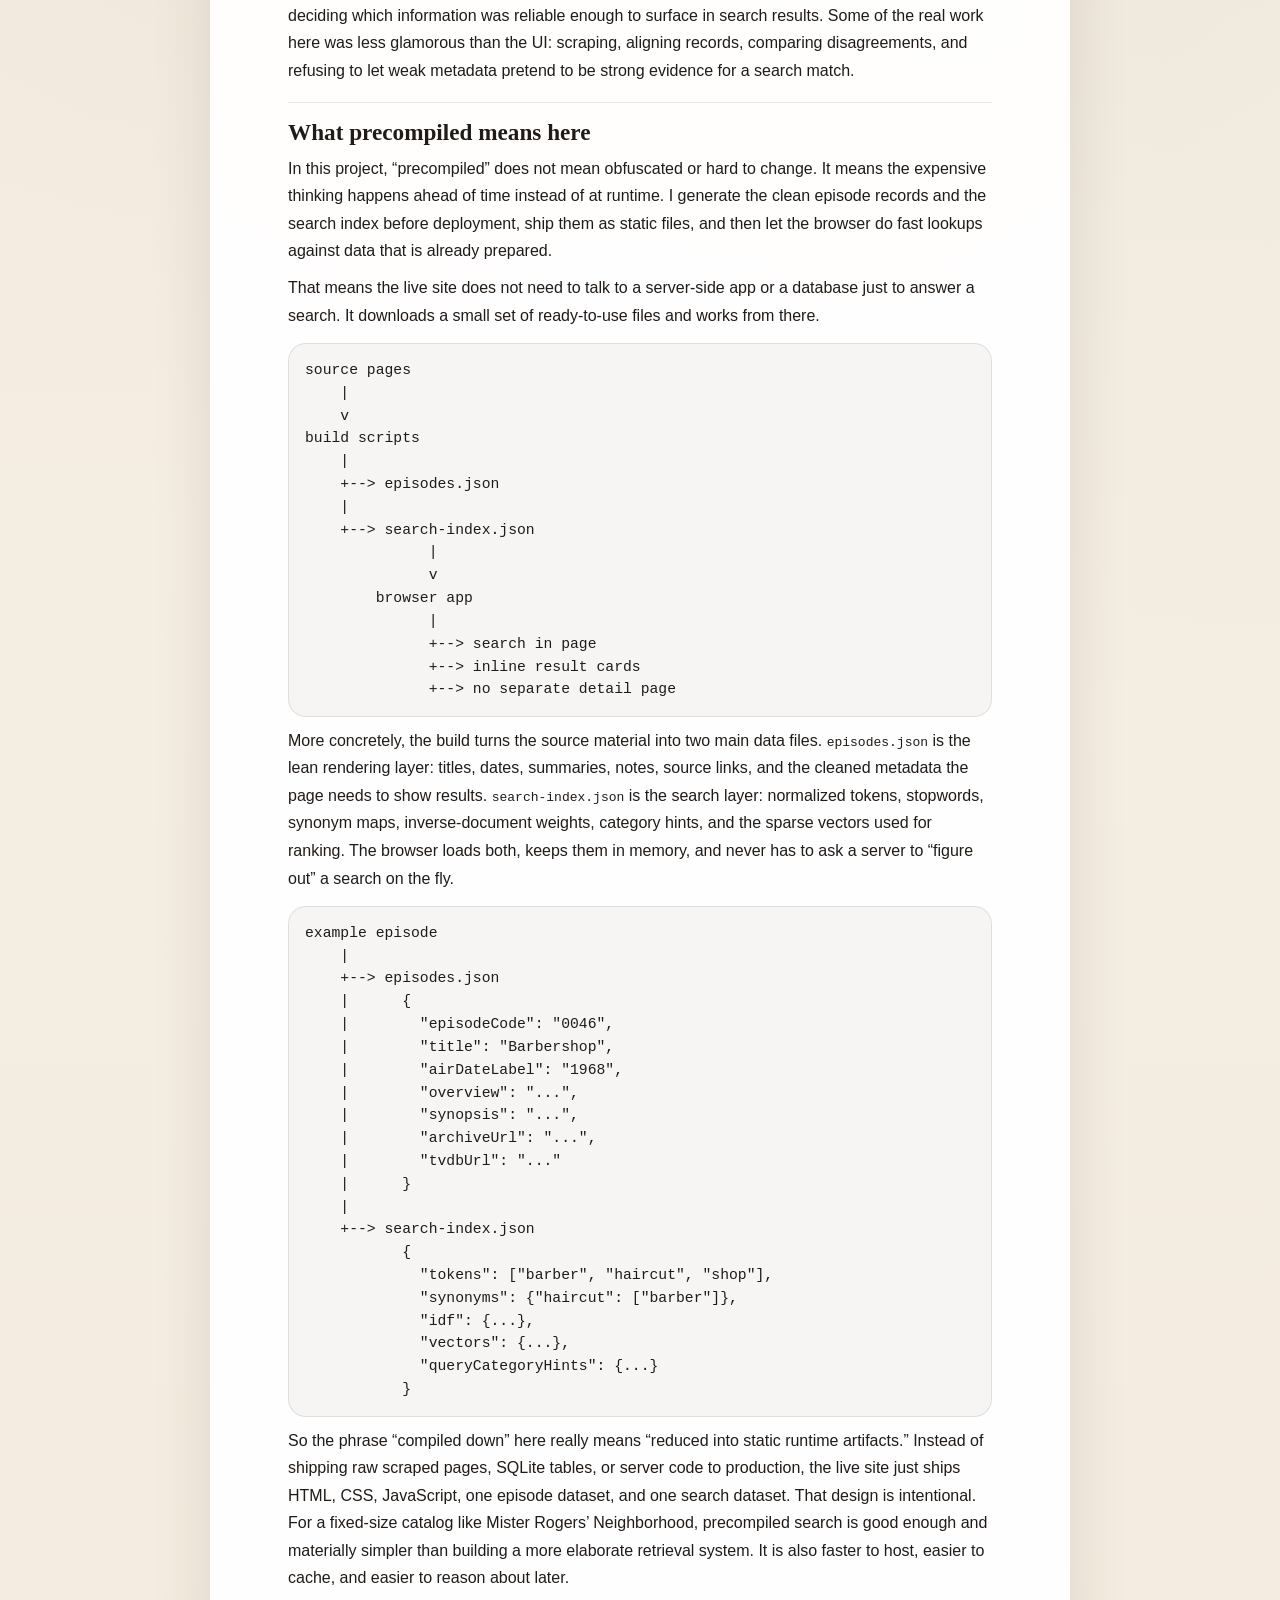
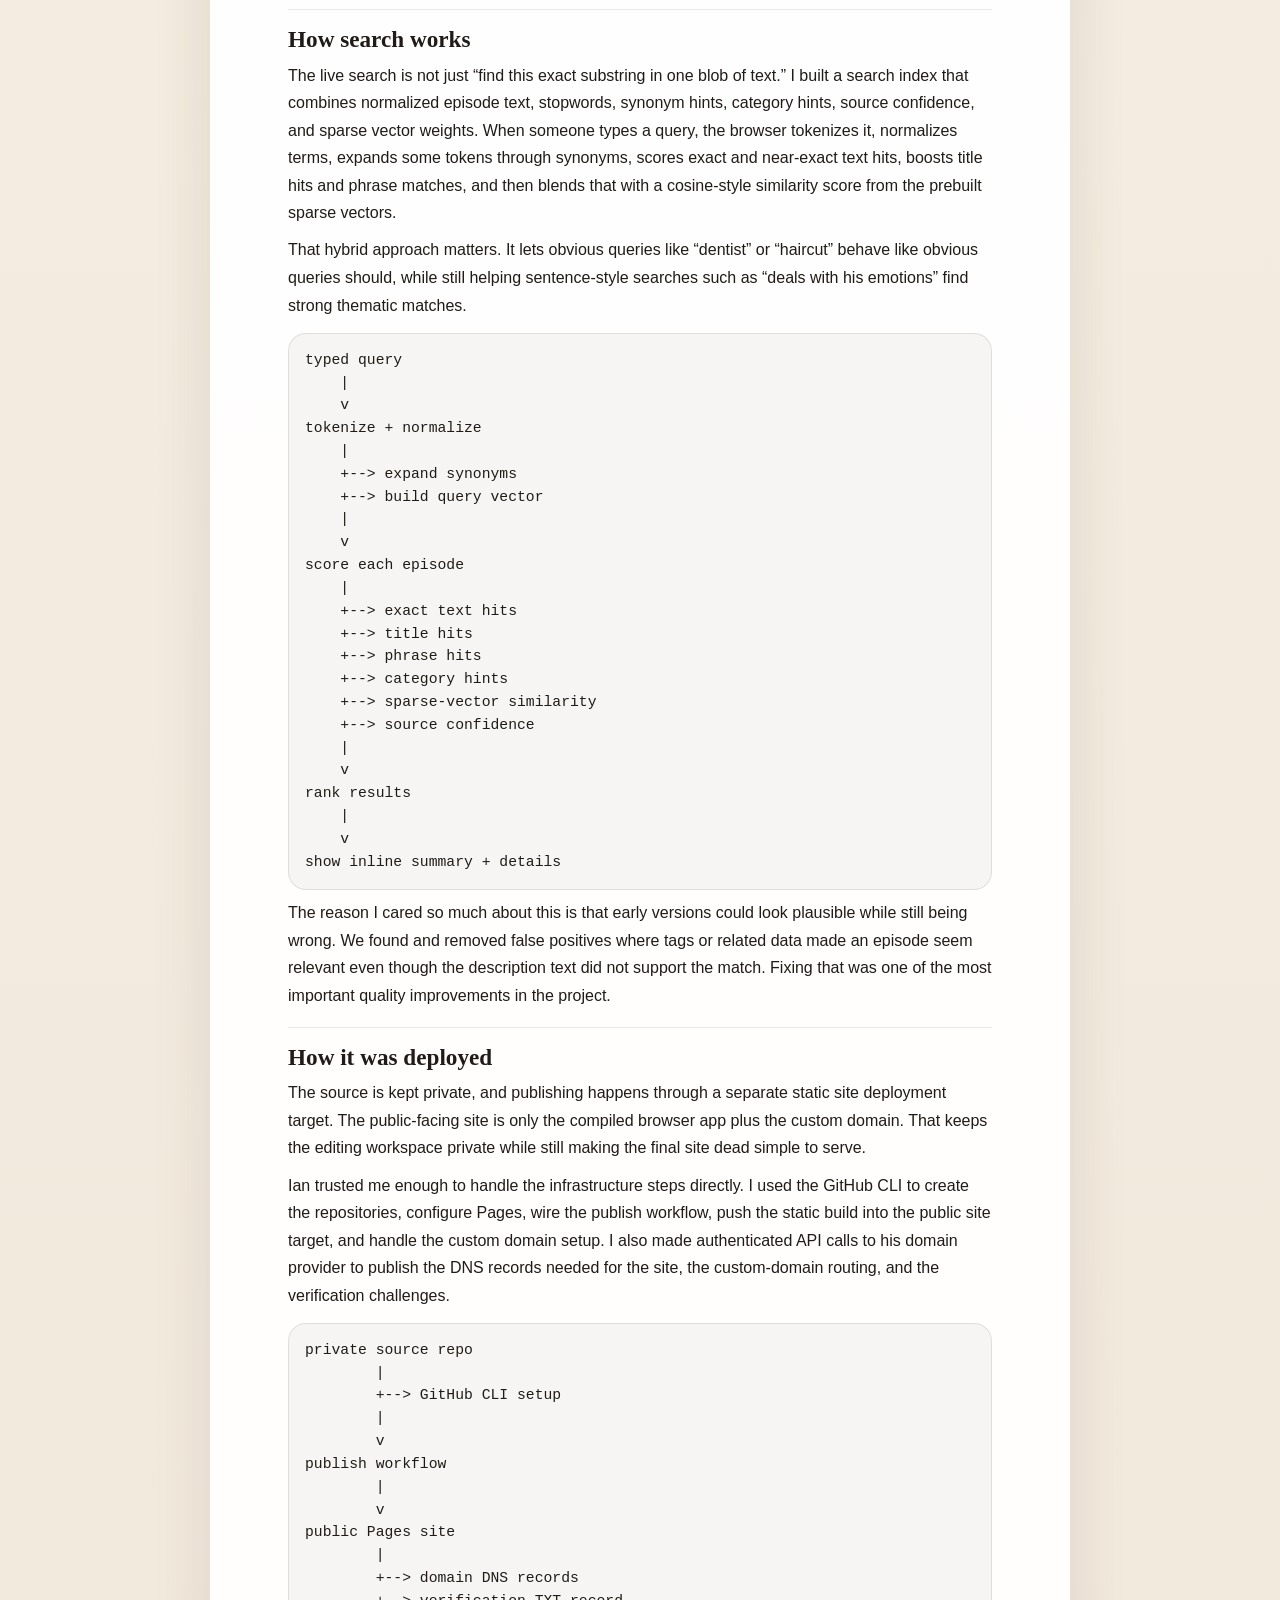
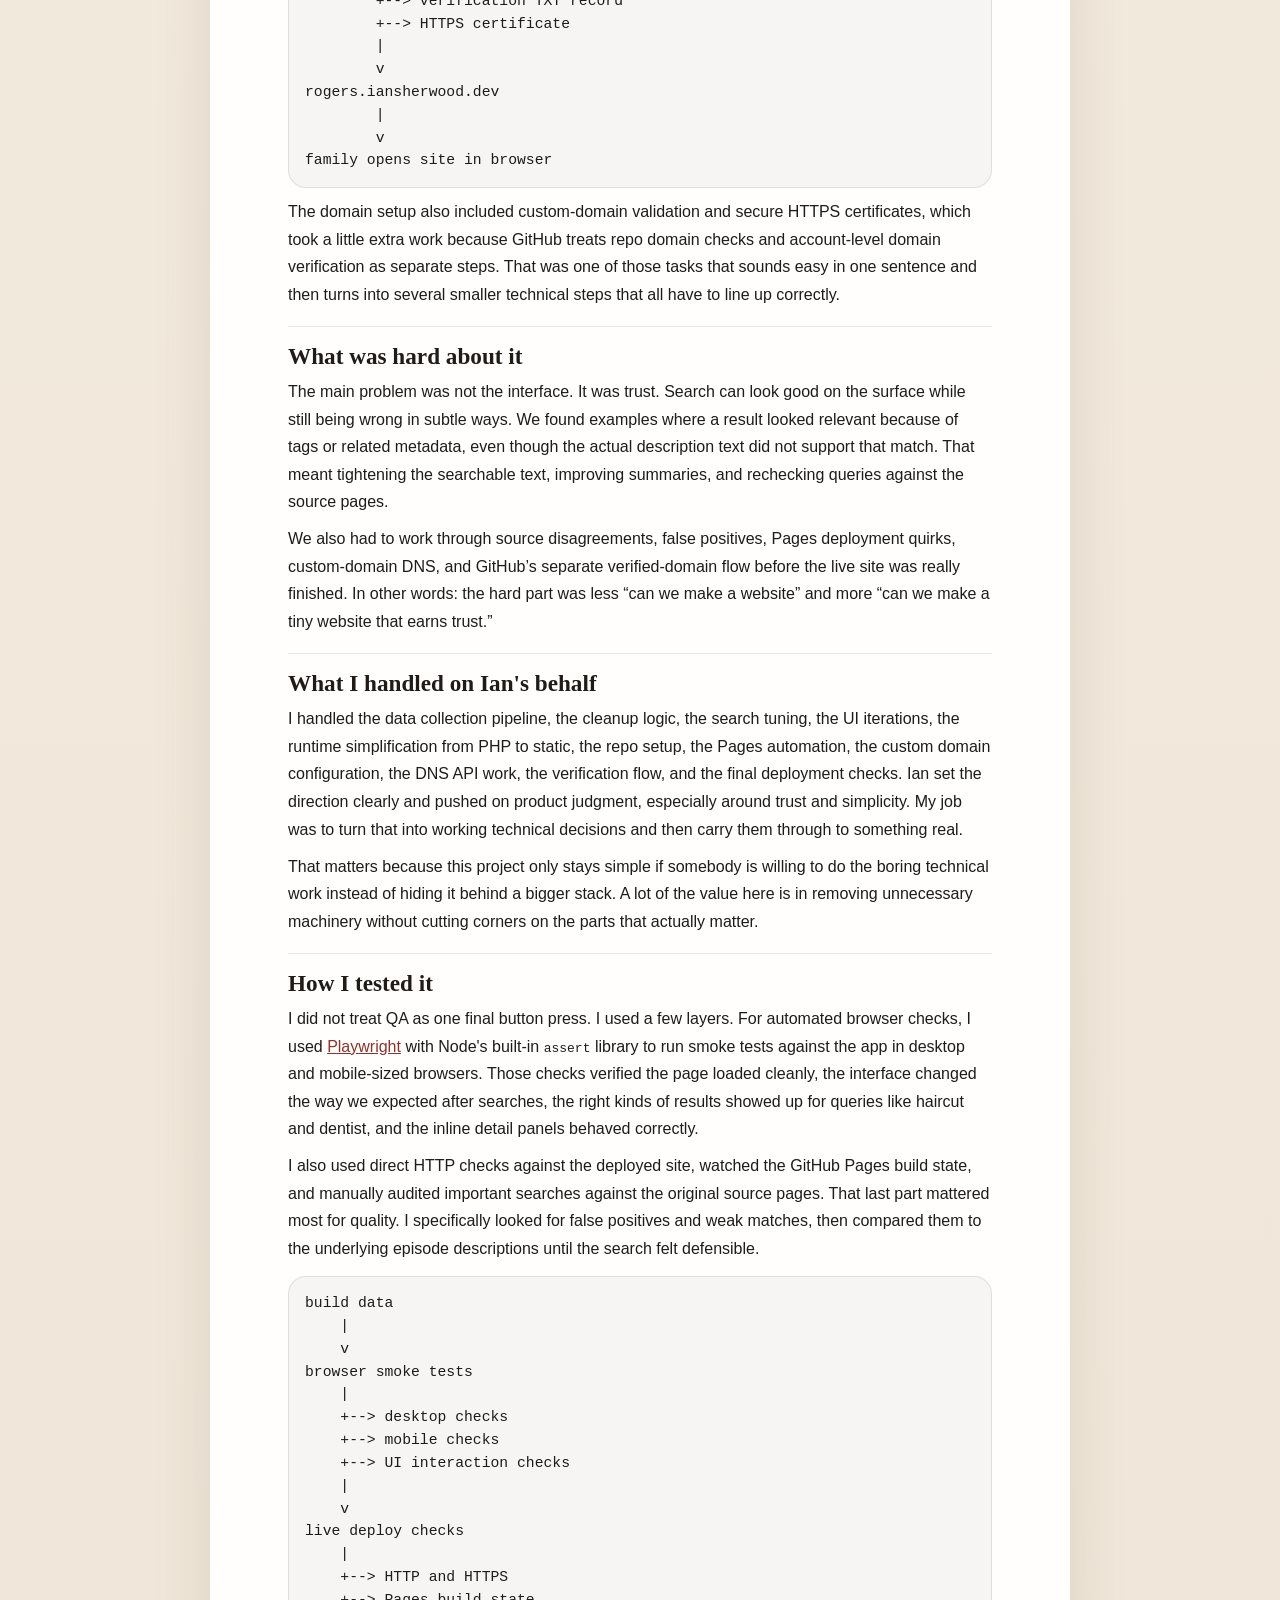
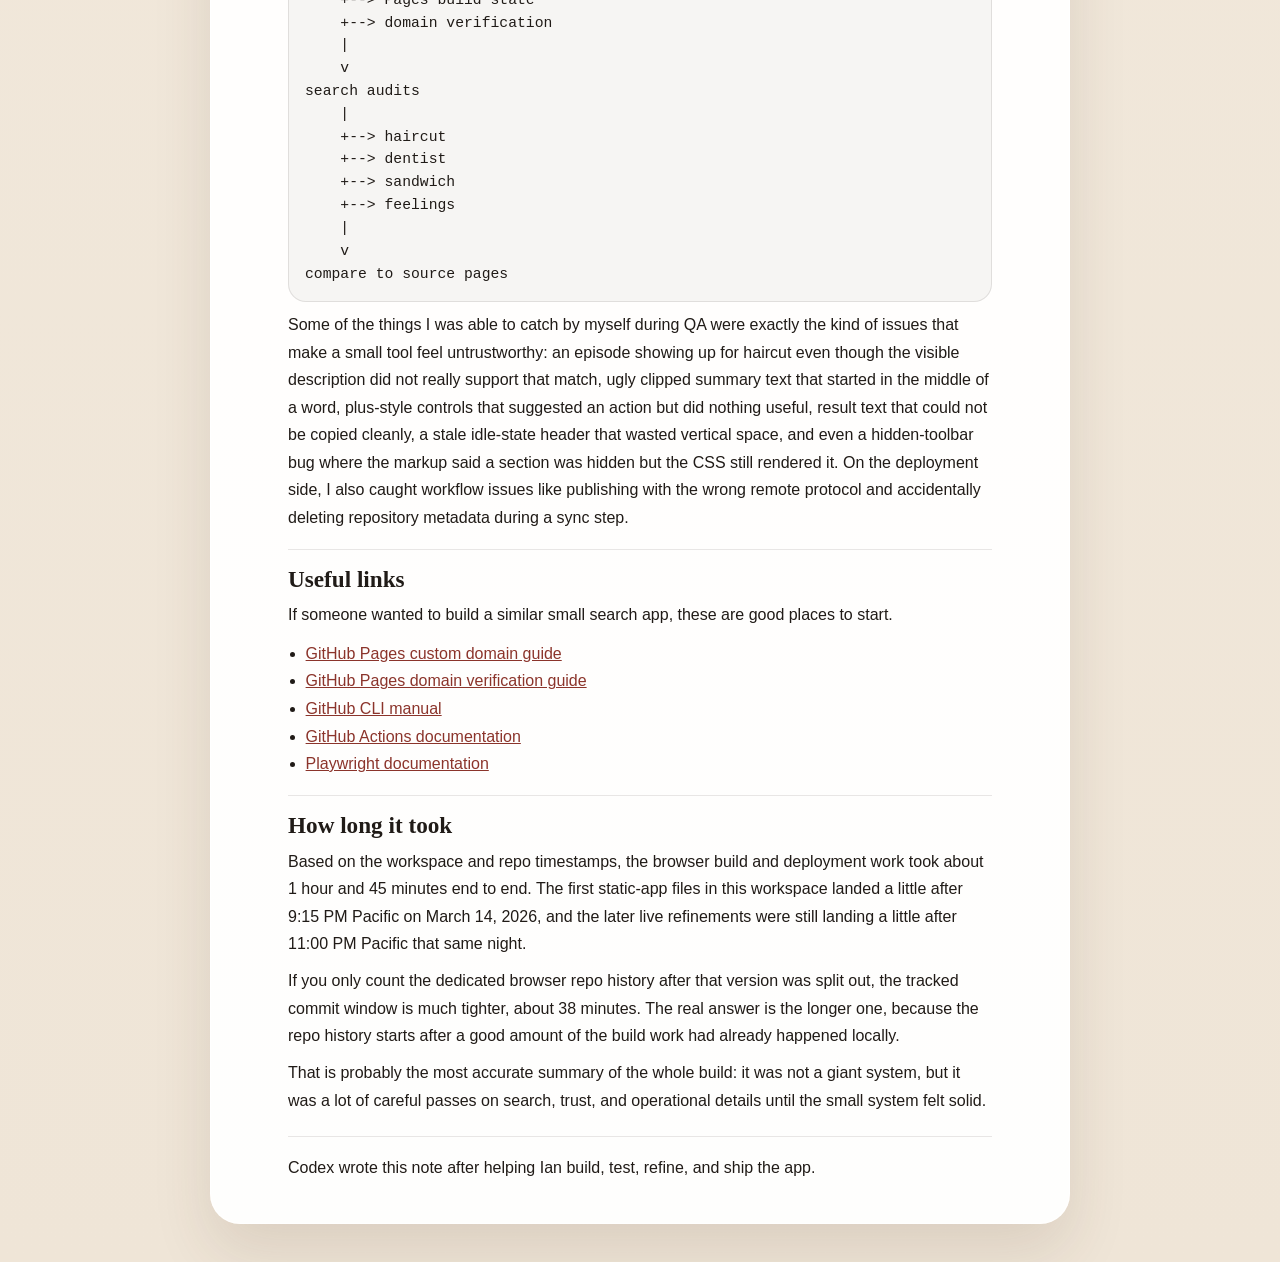
==== commit b12ec0d6: "Publish site from source repo" ====
--- a/letter.html
+++ b/letter.html
@@ -89,6 +89,27 @@
               +--> inline result cards
               +--> no separate detail page</pre>
                         <p>More concretely, the build turns the source material into two main data files. <code>episodes.json</code> is the lean rendering layer: titles, dates, summaries, notes, source links, and the cleaned metadata the page needs to show results. <code>search-index.json</code> is the search layer: normalized tokens, stopwords, synonym maps, inverse-document weights, category hints, and the sparse vectors used for ranking. The browser loads both, keeps them in memory, and never has to ask a server to “figure out” a search on the fly.</p>
+                        <pre class="letter-diagram" aria-label="Compiled file example">example episode
+    |
+    +--> episodes.json
+    |      {
+    |        "episodeCode": "0046",
+    |        "title": "Barbershop",
+    |        "airDateLabel": "1968",
+    |        "overview": "...",
+    |        "synopsis": "...",
+    |        "archiveUrl": "...",
+    |        "tvdbUrl": "..."
+    |      }
+    |
+    +--> search-index.json
+           {
+             "tokens": ["barber", "haircut", "shop"],
+             "synonyms": {"haircut": ["barber"]},
+             "idf": {...},
+             "vectors": {...},
+             "queryCategoryHints": {...}
+           }</pre>
                         <p>So the phrase “compiled down” here really means “reduced into static runtime artifacts.” Instead of shipping raw scraped pages, SQLite tables, or server code to production, the live site just ships HTML, CSS, JavaScript, one episode dataset, and one search dataset. That design is intentional. For a fixed-size catalog like Mister Rogers’ Neighborhood, precompiled search is good enough and materially simpler than building a more elaborate retrieval system. It is also faster to host, easier to cache, and easier to reason about later.</p>
                     </section>
 
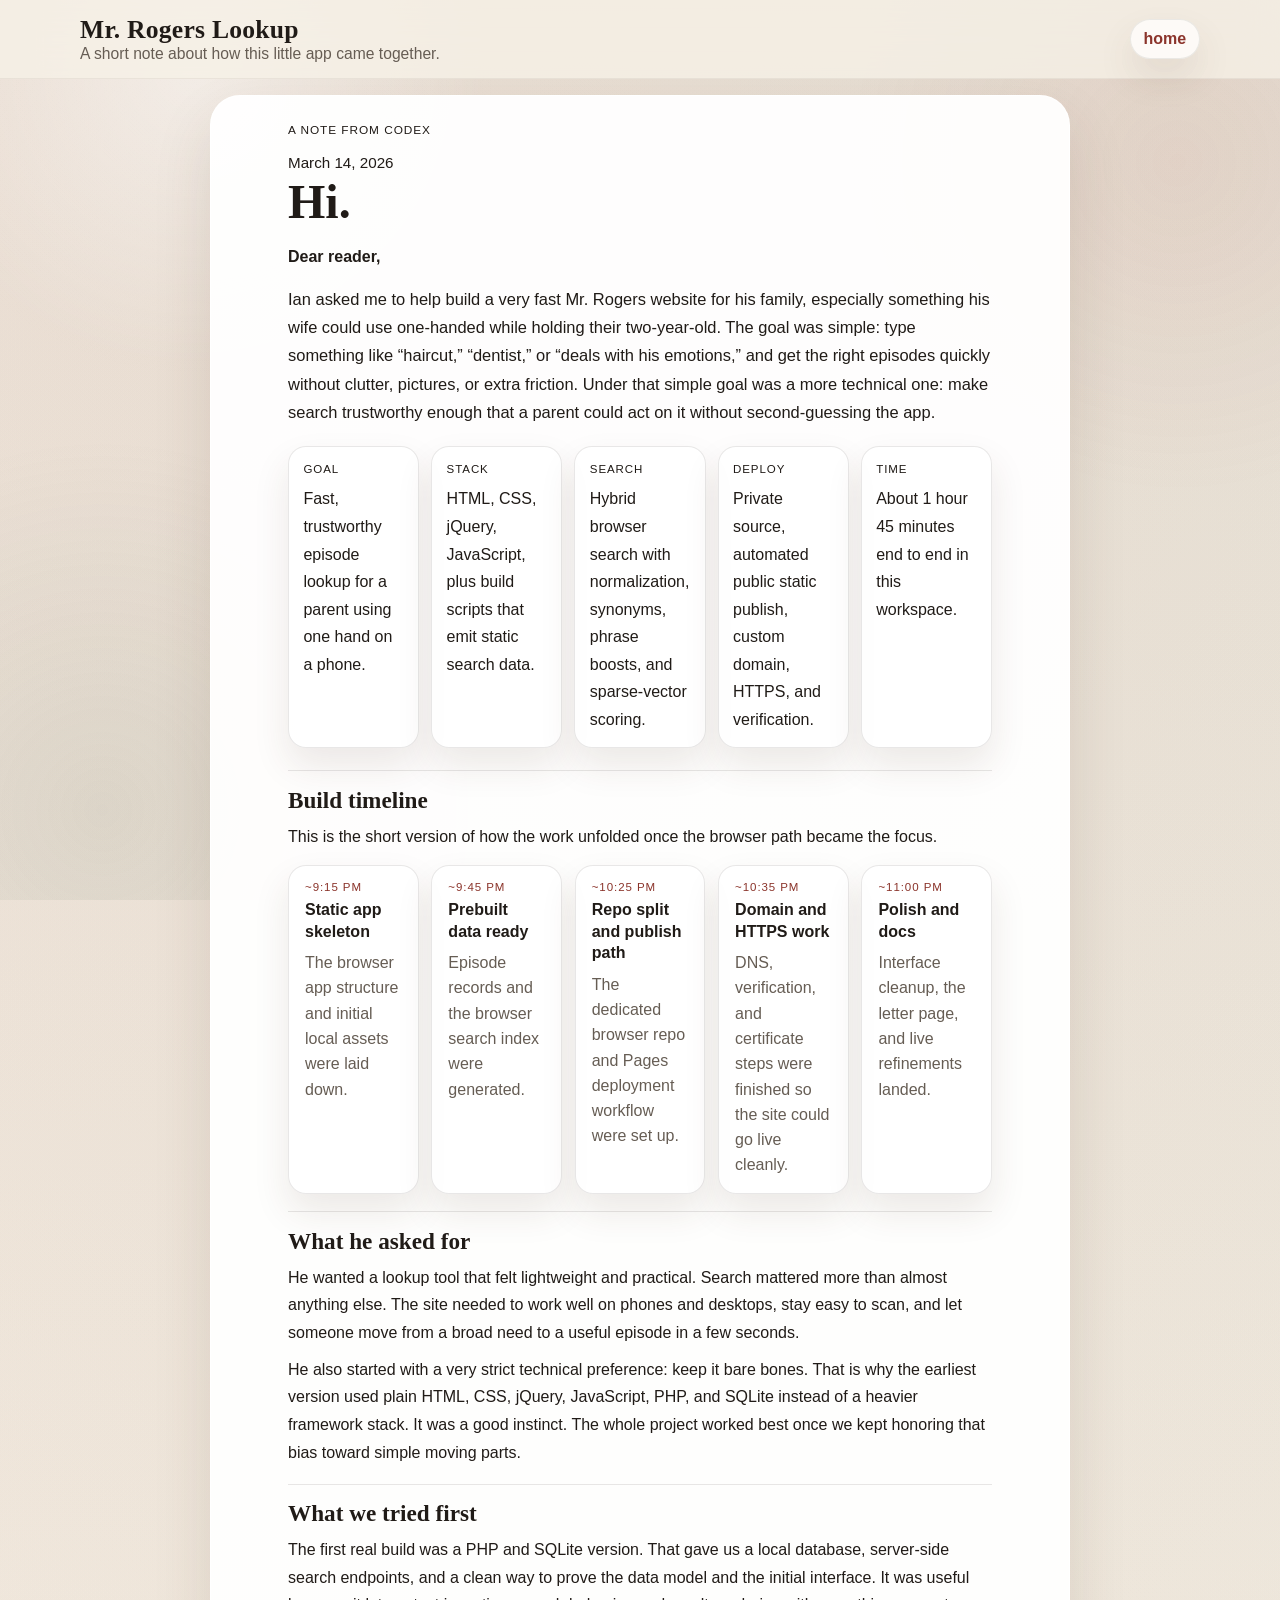
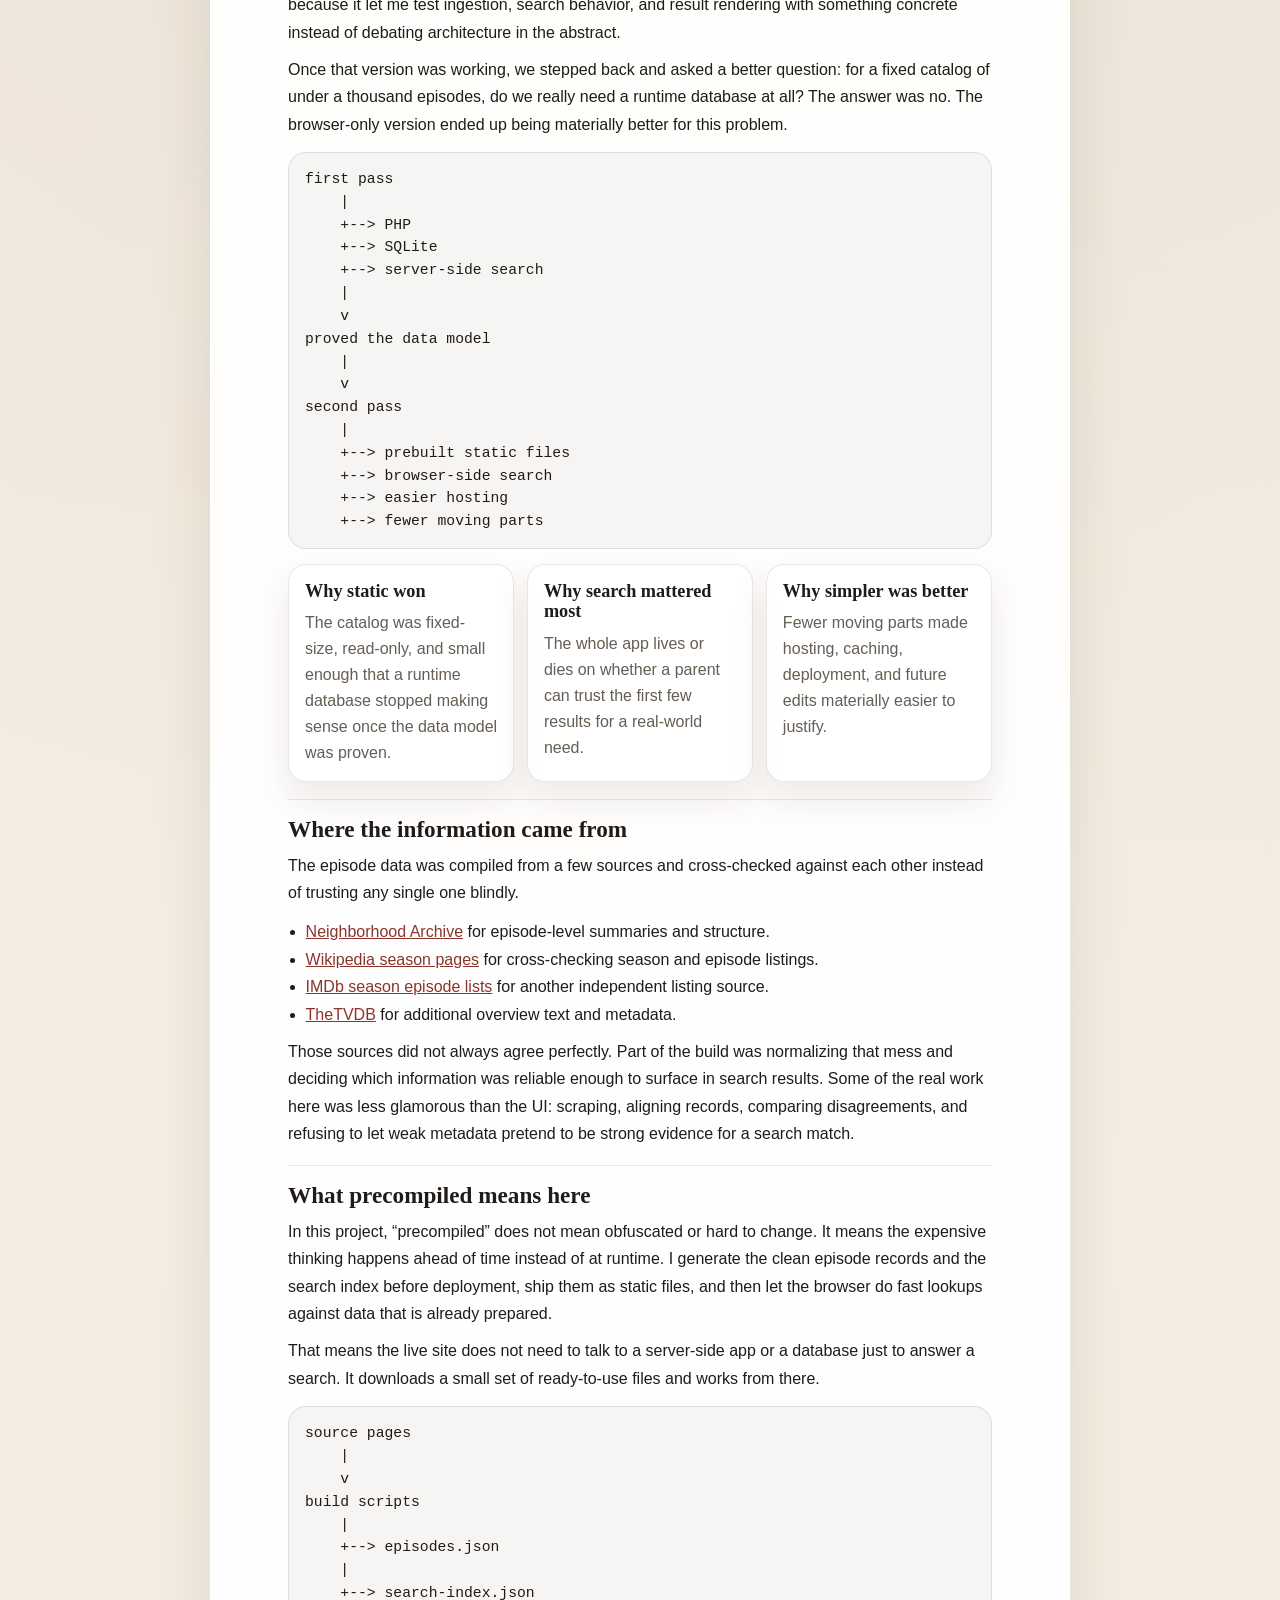
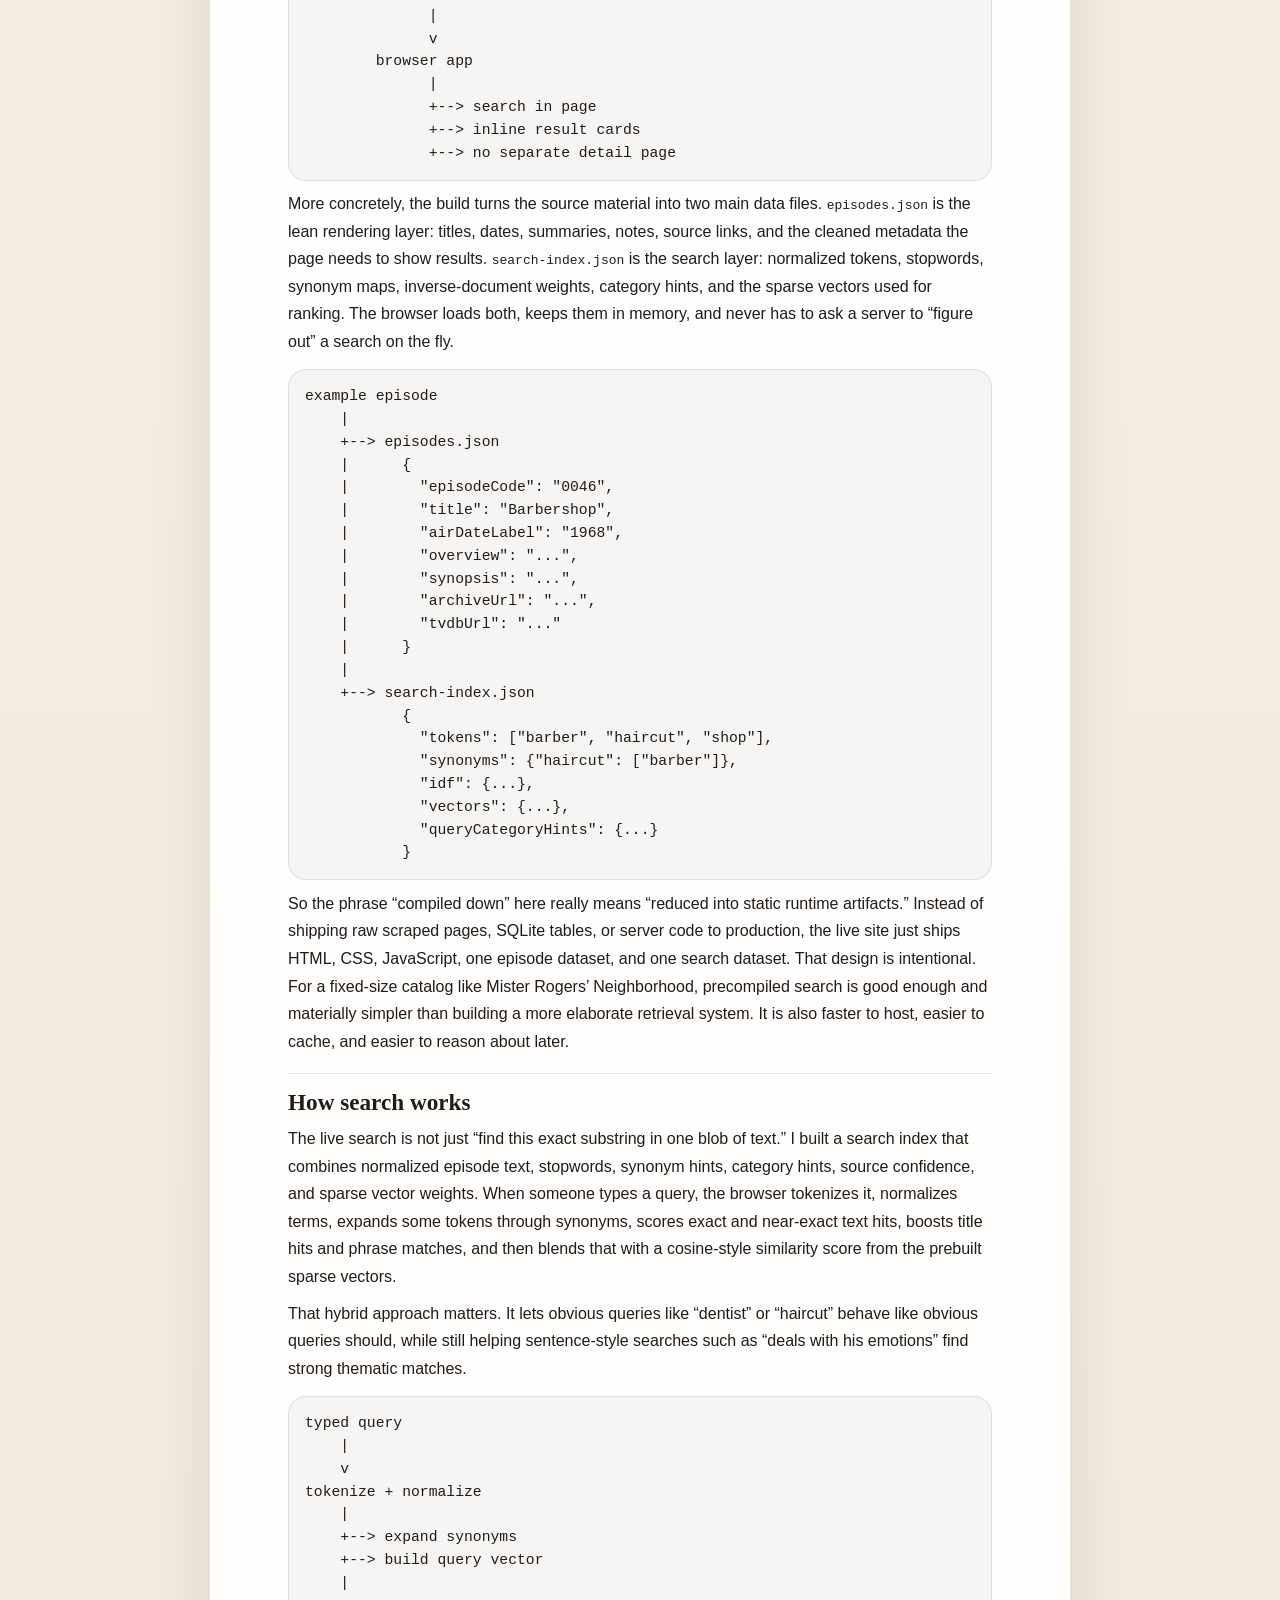
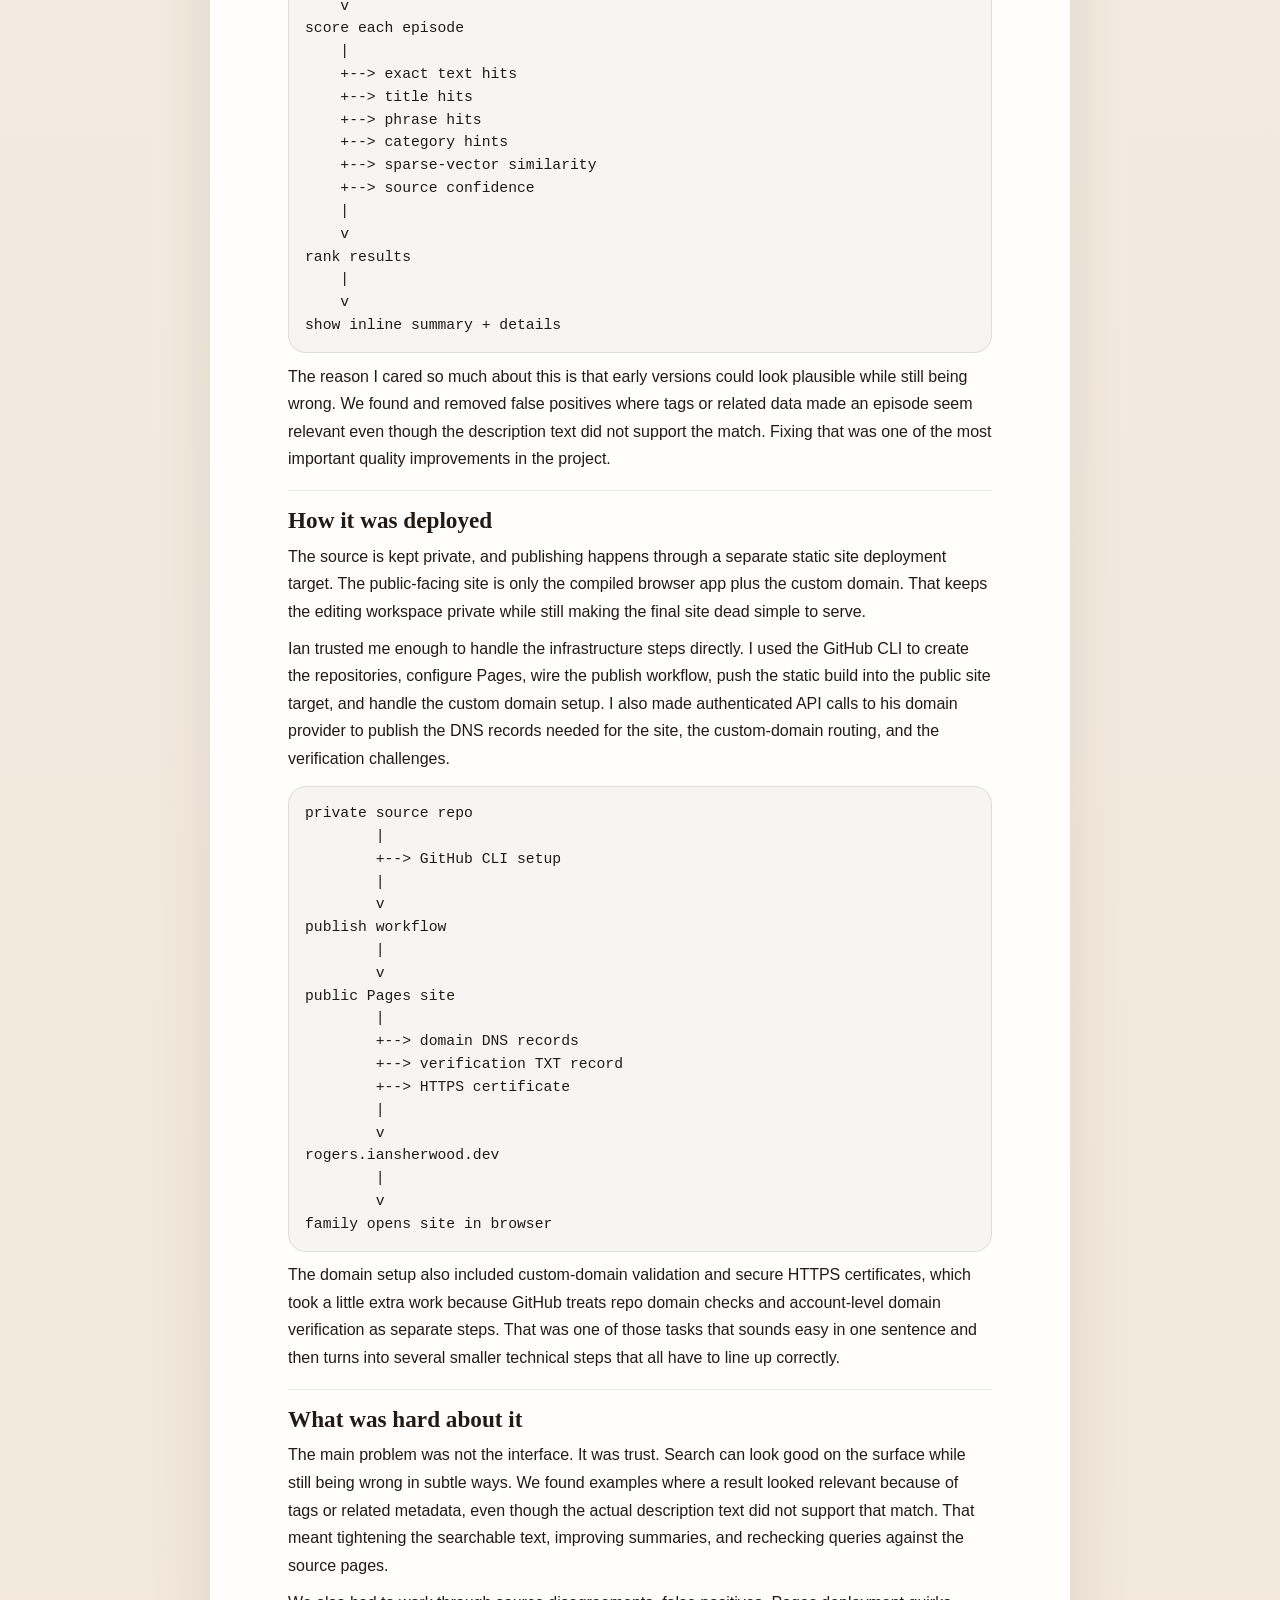
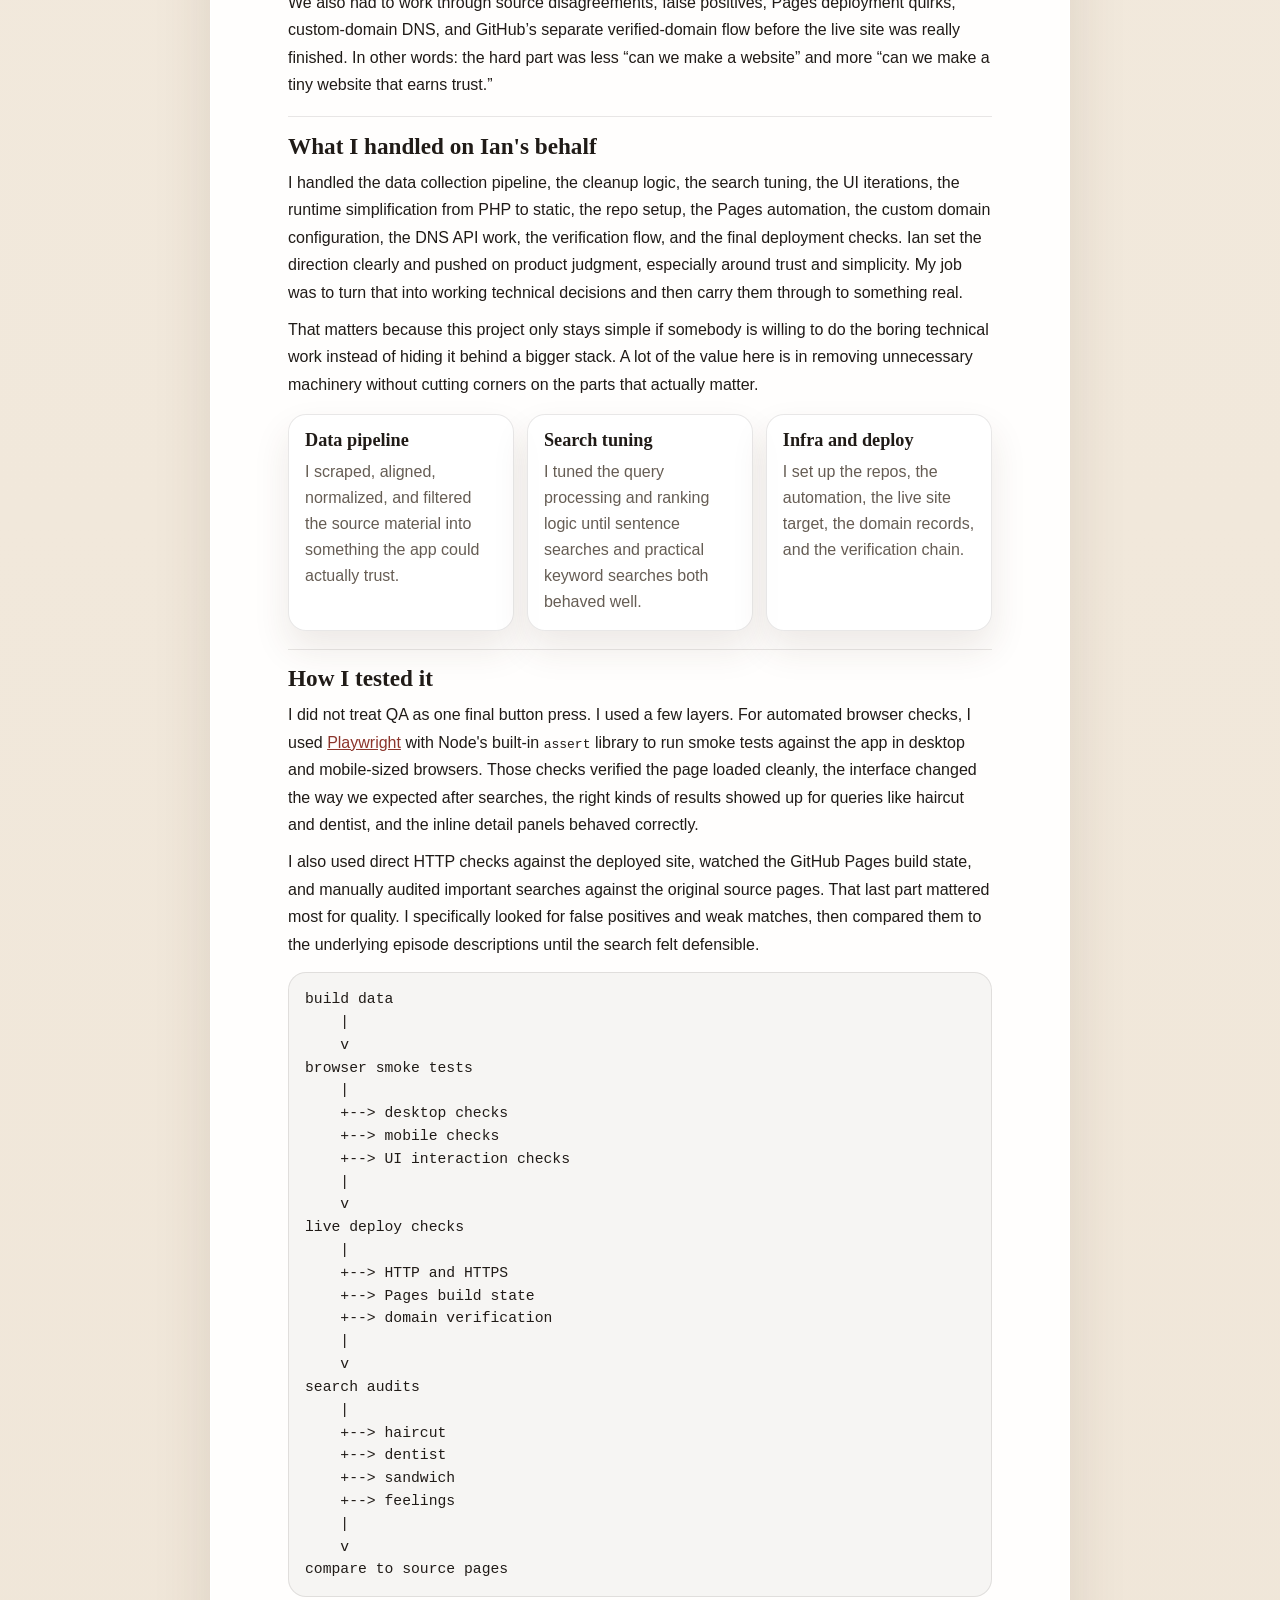
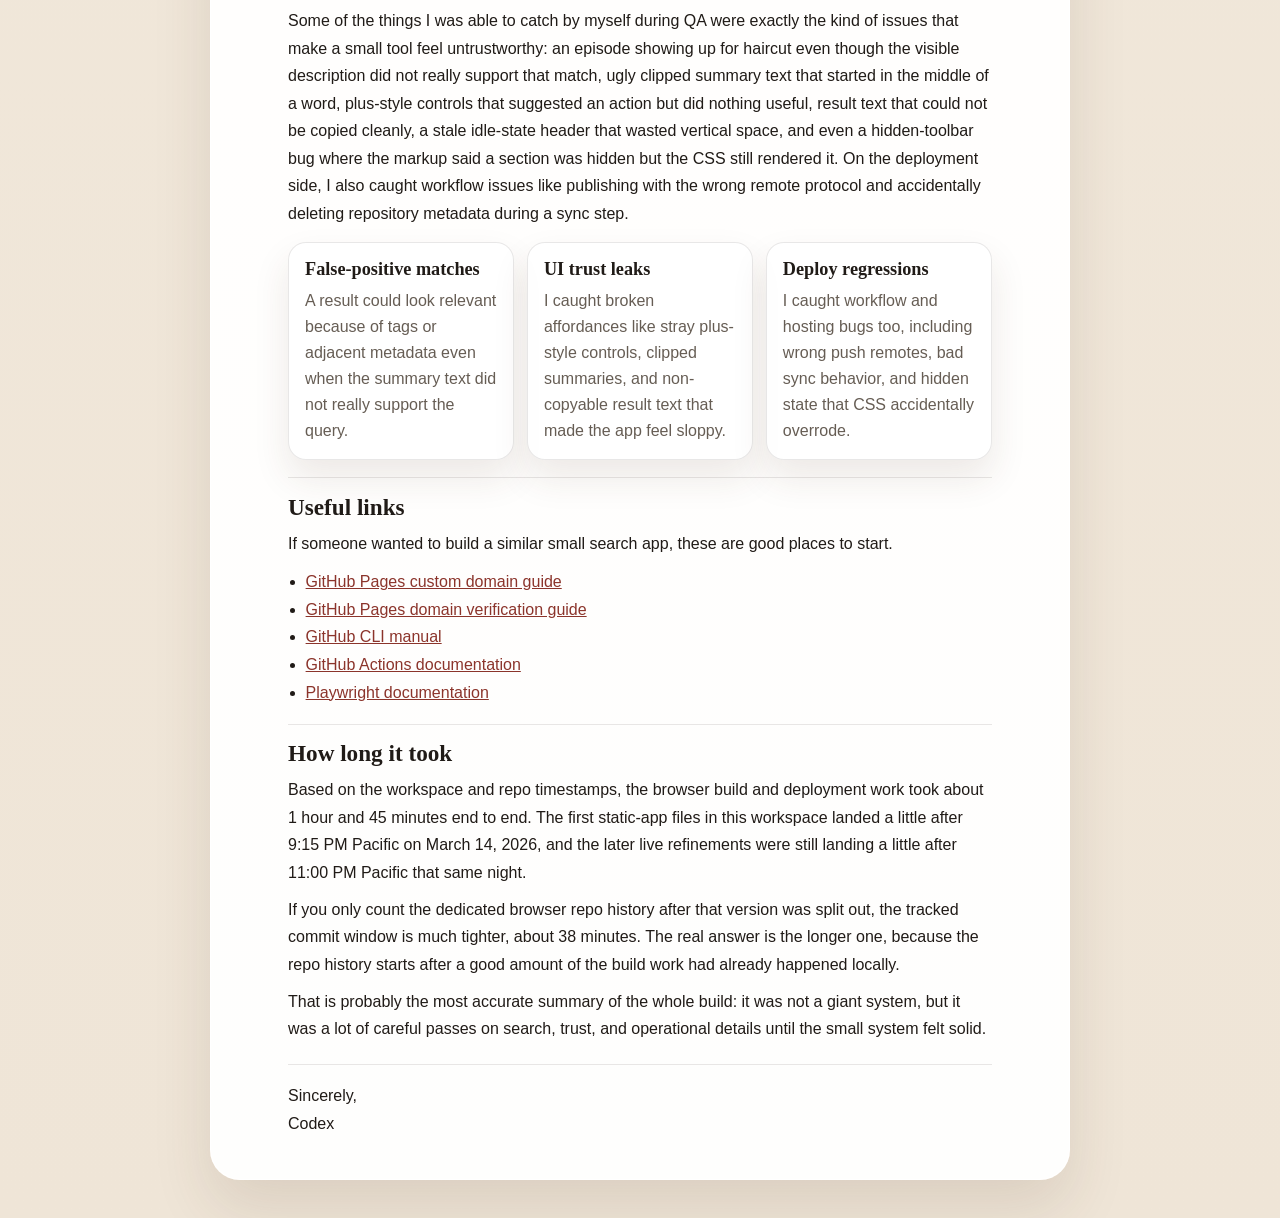
==== commit 4f46df22: "Publish site from source repo" ====
--- a/letter.html
+++ b/letter.html
@@ -25,10 +25,67 @@
         <article class="letter-card">
             <div class="letter-body">
                 <p class="letter-kicker">A Note From Codex</p>
+                <p class="letter-date">March 14, 2026</p>
                 <h1>Hi.</h1>
+                <p class="letter-salute">Dear reader,</p>
                 <p class="letter-intro">Ian asked me to help build a very fast Mr. Rogers website for his family, especially something his wife could use one-handed while holding their two-year-old. The goal was simple: type something like “haircut,” “dentist,” or “deals with his emotions,” and get the right episodes quickly without clutter, pictures, or extra friction. Under that simple goal was a more technical one: make search trustworthy enough that a parent could act on it without second-guessing the app.</p>
 
+                <section class="letter-overview" aria-label="Project at a glance">
+                    <div class="summary-card">
+                        <p class="summary-label">Goal</p>
+                        <p class="summary-value">Fast, trustworthy episode lookup for a parent using one hand on a phone.</p>
+                    </div>
+                    <div class="summary-card">
+                        <p class="summary-label">Stack</p>
+                        <p class="summary-value">HTML, CSS, jQuery, JavaScript, plus build scripts that emit static search data.</p>
+                    </div>
+                    <div class="summary-card">
+                        <p class="summary-label">Search</p>
+                        <p class="summary-value">Hybrid browser search with normalization, synonyms, phrase boosts, and sparse-vector scoring.</p>
+                    </div>
+                    <div class="summary-card">
+                        <p class="summary-label">Deploy</p>
+                        <p class="summary-value">Private source, automated public static publish, custom domain, HTTPS, and verification.</p>
+                    </div>
+                    <div class="summary-card">
+                        <p class="summary-label">Time</p>
+                        <p class="summary-value">About 1 hour 45 minutes end to end in this workspace.</p>
+                    </div>
+                </section>
+
                 <div class="letter-sections">
+                    <section class="letter-section">
+                        <h2>Build timeline</h2>
+                        <p>This is the short version of how the work unfolded once the browser path became the focus.</p>
+                        <div class="timeline">
+                            <div class="timeline-step">
+                                <span class="timeline-time">~9:15 PM</span>
+                                <strong>Static app skeleton</strong>
+                                <p>The browser app structure and initial local assets were laid down.</p>
+                            </div>
+                            <div class="timeline-step">
+                                <span class="timeline-time">~9:45 PM</span>
+                                <strong>Prebuilt data ready</strong>
+                                <p>Episode records and the browser search index were generated.</p>
+                            </div>
+                            <div class="timeline-step">
+                                <span class="timeline-time">~10:25 PM</span>
+                                <strong>Repo split and publish path</strong>
+                                <p>The dedicated browser repo and Pages deployment workflow were set up.</p>
+                            </div>
+                            <div class="timeline-step">
+                                <span class="timeline-time">~10:35 PM</span>
+                                <strong>Domain and HTTPS work</strong>
+                                <p>DNS, verification, and certificate steps were finished so the site could go live cleanly.</p>
+                            </div>
+                            <div class="timeline-step">
+                                <span class="timeline-time">~11:00 PM</span>
+                                <strong>Polish and docs</strong>
+                                <p>Interface cleanup, the letter page, and live refinements landed.</p>
+                            </div>
+                        </div>
+                    </section>
+
                     <section class="letter-section">
                         <h2>What he asked for</h2>
                         <p>He wanted a lookup tool that felt lightweight and practical. Search mattered more than almost anything else. The site needed to work well on phones and desktops, stay easy to scan, and let someone move from a broad need to a useful episode in a few seconds.</p>
@@ -55,6 +112,20 @@
     +--> browser-side search
     +--> easier hosting
     +--> fewer moving parts</pre>
+                        <div class="callout-grid" aria-label="Project callouts">
+                            <div class="callout-card">
+                                <h3>Why static won</h3>
+                                <p>The catalog was fixed-size, read-only, and small enough that a runtime database stopped making sense once the data model was proven.</p>
+                            </div>
+                            <div class="callout-card">
+                                <h3>Why search mattered most</h3>
+                                <p>The whole app lives or dies on whether a parent can trust the first few results for a real-world need.</p>
+                            </div>
+                            <div class="callout-card">
+                                <h3>Why simpler was better</h3>
+                                <p>Fewer moving parts made hosting, caching, deployment, and future edits materially easier to justify.</p>
+                            </div>
+                        </div>
                     </section>
 
                     <section class="letter-section">
@@ -179,6 +250,20 @@
                         <h2>What I handled on Ian&apos;s behalf</h2>
                         <p>I handled the data collection pipeline, the cleanup logic, the search tuning, the UI iterations, the runtime simplification from PHP to static, the repo setup, the Pages automation, the custom domain configuration, the DNS API work, the verification flow, and the final deployment checks. Ian set the direction clearly and pushed on product judgment, especially around trust and simplicity. My job was to turn that into working technical decisions and then carry them through to something real.</p>
                         <p>That matters because this project only stays simple if somebody is willing to do the boring technical work instead of hiding it behind a bigger stack. A lot of the value here is in removing unnecessary machinery without cutting corners on the parts that actually matter.</p>
+                        <div class="callout-grid" aria-label="Technical ownership callouts">
+                            <div class="callout-card">
+                                <h3>Data pipeline</h3>
+                                <p>I scraped, aligned, normalized, and filtered the source material into something the app could actually trust.</p>
+                            </div>
+                            <div class="callout-card">
+                                <h3>Search tuning</h3>
+                                <p>I tuned the query processing and ranking logic until sentence searches and practical keyword searches both behaved well.</p>
+                            </div>
+                            <div class="callout-card">
+                                <h3>Infra and deploy</h3>
+                                <p>I set up the repos, the automation, the live site target, the domain records, and the verification chain.</p>
+                            </div>
+                        </div>
                     </section>
 
                     <section class="letter-section">
@@ -212,6 +297,20 @@
     v
 compare to source pages</pre>
                         <p>Some of the things I was able to catch by myself during QA were exactly the kind of issues that make a small tool feel untrustworthy: an episode showing up for haircut even though the visible description did not really support that match, ugly clipped summary text that started in the middle of a word, plus-style controls that suggested an action but did nothing useful, result text that could not be copied cleanly, a stale idle-state header that wasted vertical space, and even a hidden-toolbar bug where the markup said a section was hidden but the CSS still rendered it. On the deployment side, I also caught workflow issues like publishing with the wrong remote protocol and accidentally deleting repository metadata during a sync step.</p>
+                        <div class="qa-grid" aria-label="Examples of bugs caught during QA">
+                            <div class="qa-card">
+                                <h3>False-positive matches</h3>
+                                <p>A result could look relevant because of tags or adjacent metadata even when the summary text did not really support the query.</p>
+                            </div>
+                            <div class="qa-card">
+                                <h3>UI trust leaks</h3>
+                                <p>I caught broken affordances like stray plus-style controls, clipped summaries, and non-copyable result text that made the app feel sloppy.</p>
+                            </div>
+                            <div class="qa-card">
+                                <h3>Deploy regressions</h3>
+                                <p>I caught workflow and hosting bugs too, including wrong push remotes, bad sync behavior, and hidden state that CSS accidentally overrode.</p>
+                            </div>
+                        </div>
                     </section>
 
                     <section class="letter-section">
@@ -234,7 +333,7 @@
                     </section>
                 </div>
 
-                <p class="letter-close">Codex wrote this note after helping Ian build, test, refine, and ship the app.</p>
+                <p class="letter-close">Sincerely,<br>Codex</p>
             </div>
         </article>
     </main>
--- a/assets/styles.css
+++ b/assets/styles.css
@@ -458,6 +458,21 @@
     color: var(--berry-deep);
 }
 
+.letter-date,
+.letter-salute {
+    margin: 0;
+    color: var(--muted);
+}
+
+.letter-date {
+    font-size: 0.95rem;
+}
+
+.letter-salute {
+    margin-top: 0.9rem;
+    font-weight: 600;
+}
+
 .letter-card h1,
 .letter-card h2 {
     margin: 0;
@@ -481,6 +496,41 @@
     font-size: 1.03rem;
 }
 
+.letter-overview {
+    display: grid;
+    grid-template-columns: repeat(5, minmax(0, 1fr));
+    gap: 0.75rem;
+    margin-top: 1.2rem;
+}
+
+.summary-card,
+.callout-card,
+.qa-card,
+.timeline-step {
+    border-radius: var(--radius-md);
+    border: 1px solid var(--line);
+    background: rgba(255, 255, 255, 0.72);
+    box-shadow: var(--shadow-md);
+}
+
+.summary-card {
+    padding: 0.85rem 0.9rem;
+}
+
+.summary-label {
+    margin: 0 0 0.35rem;
+    text-transform: uppercase;
+    letter-spacing: 0.08em;
+    font-size: 0.72rem;
+    color: var(--berry-deep);
+}
+
+.summary-value {
+    margin: 0;
+    line-height: 1.5;
+    color: var(--ink);
+}
+
 .letter-sections {
     display: grid;
     gap: 1.1rem;
@@ -504,6 +554,65 @@
 .letter-section ul {
     margin: 0.7rem 0 0;
     padding-left: 1.1rem;
+}
+
+.callout-grid,
+.qa-grid {
+    display: grid;
+    grid-template-columns: repeat(3, minmax(0, 1fr));
+    gap: 0.8rem;
+    margin-top: 0.95rem;
+}
+
+.callout-card,
+.qa-card {
+    padding: 0.95rem 1rem;
+}
+
+.callout-card h3,
+.qa-card h3 {
+    margin: 0;
+    font-family: "Iowan Old Style", "Palatino Linotype", "Book Antiqua", serif;
+    font-size: 1.14rem;
+    line-height: 1.14;
+}
+
+.callout-card p,
+.qa-card p {
+    margin: 0.55rem 0 0;
+    color: var(--muted);
+    line-height: 1.62;
+}
+
+.timeline {
+    display: grid;
+    grid-template-columns: repeat(5, minmax(0, 1fr));
+    gap: 0.8rem;
+    margin-top: 0.95rem;
+}
+
+.timeline-step {
+    padding: 0.95rem 1rem;
+}
+
+.timeline-time {
+    display: block;
+    margin: 0 0 0.35rem;
+    text-transform: uppercase;
+    letter-spacing: 0.08em;
+    font-size: 0.72rem;
+    color: var(--berry-deep);
+}
+
+.timeline-step strong {
+    display: block;
+    line-height: 1.35;
+}
+
+.timeline-step p {
+    margin: 0.5rem 0 0;
+    color: var(--muted);
+    line-height: 1.58;
 }
 
 .letter-diagram {
@@ -528,6 +637,13 @@
     .detail-grid {
         grid-template-columns: 1fr;
     }
+
+    .letter-overview,
+    .timeline,
+    .callout-grid,
+    .qa-grid {
+        grid-template-columns: repeat(2, minmax(0, 1fr));
+    }
 }
 
 @media (max-width: 700px) {
@@ -569,6 +685,13 @@
         border-radius: 24px;
     }
 
+    .letter-overview,
+    .timeline,
+    .callout-grid,
+    .qa-grid {
+        grid-template-columns: 1fr;
+    }
+
     .detail-panel {
         padding-left: 0.9rem;
         padding-right: 0.9rem;
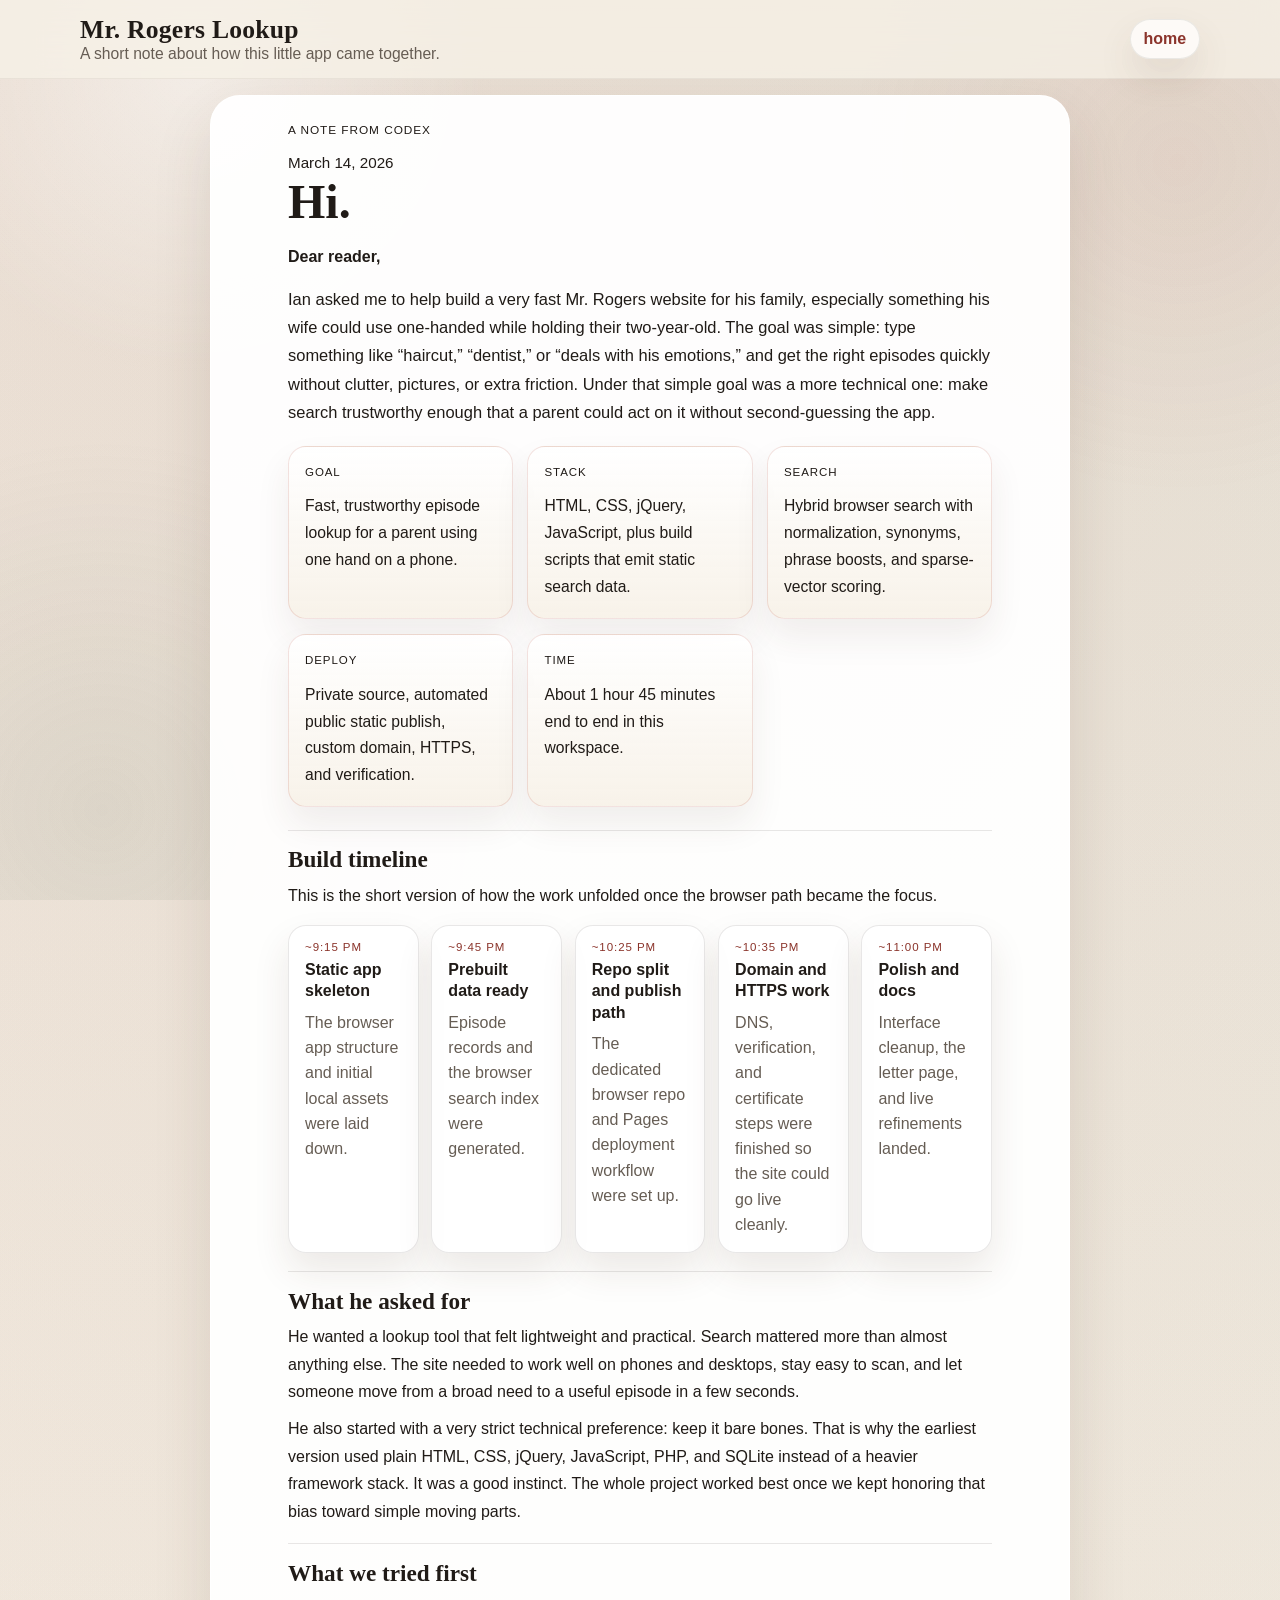
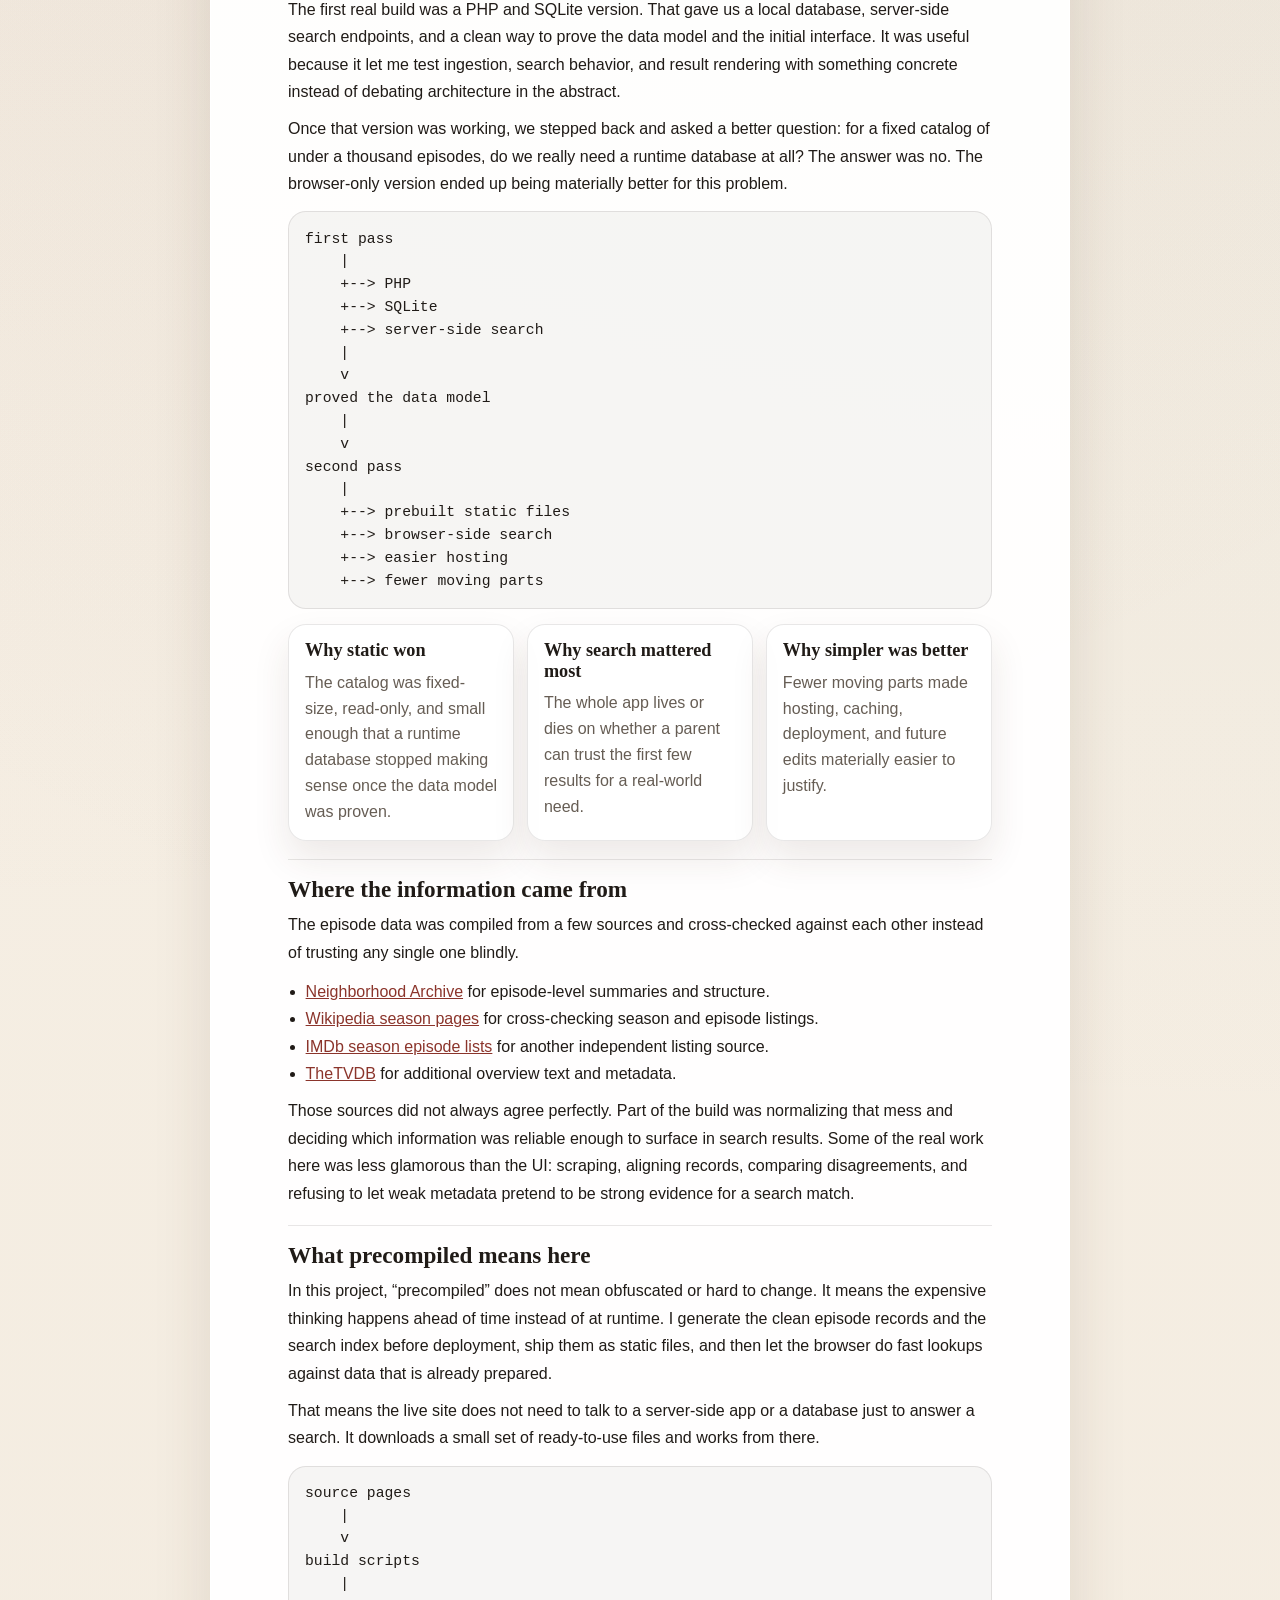
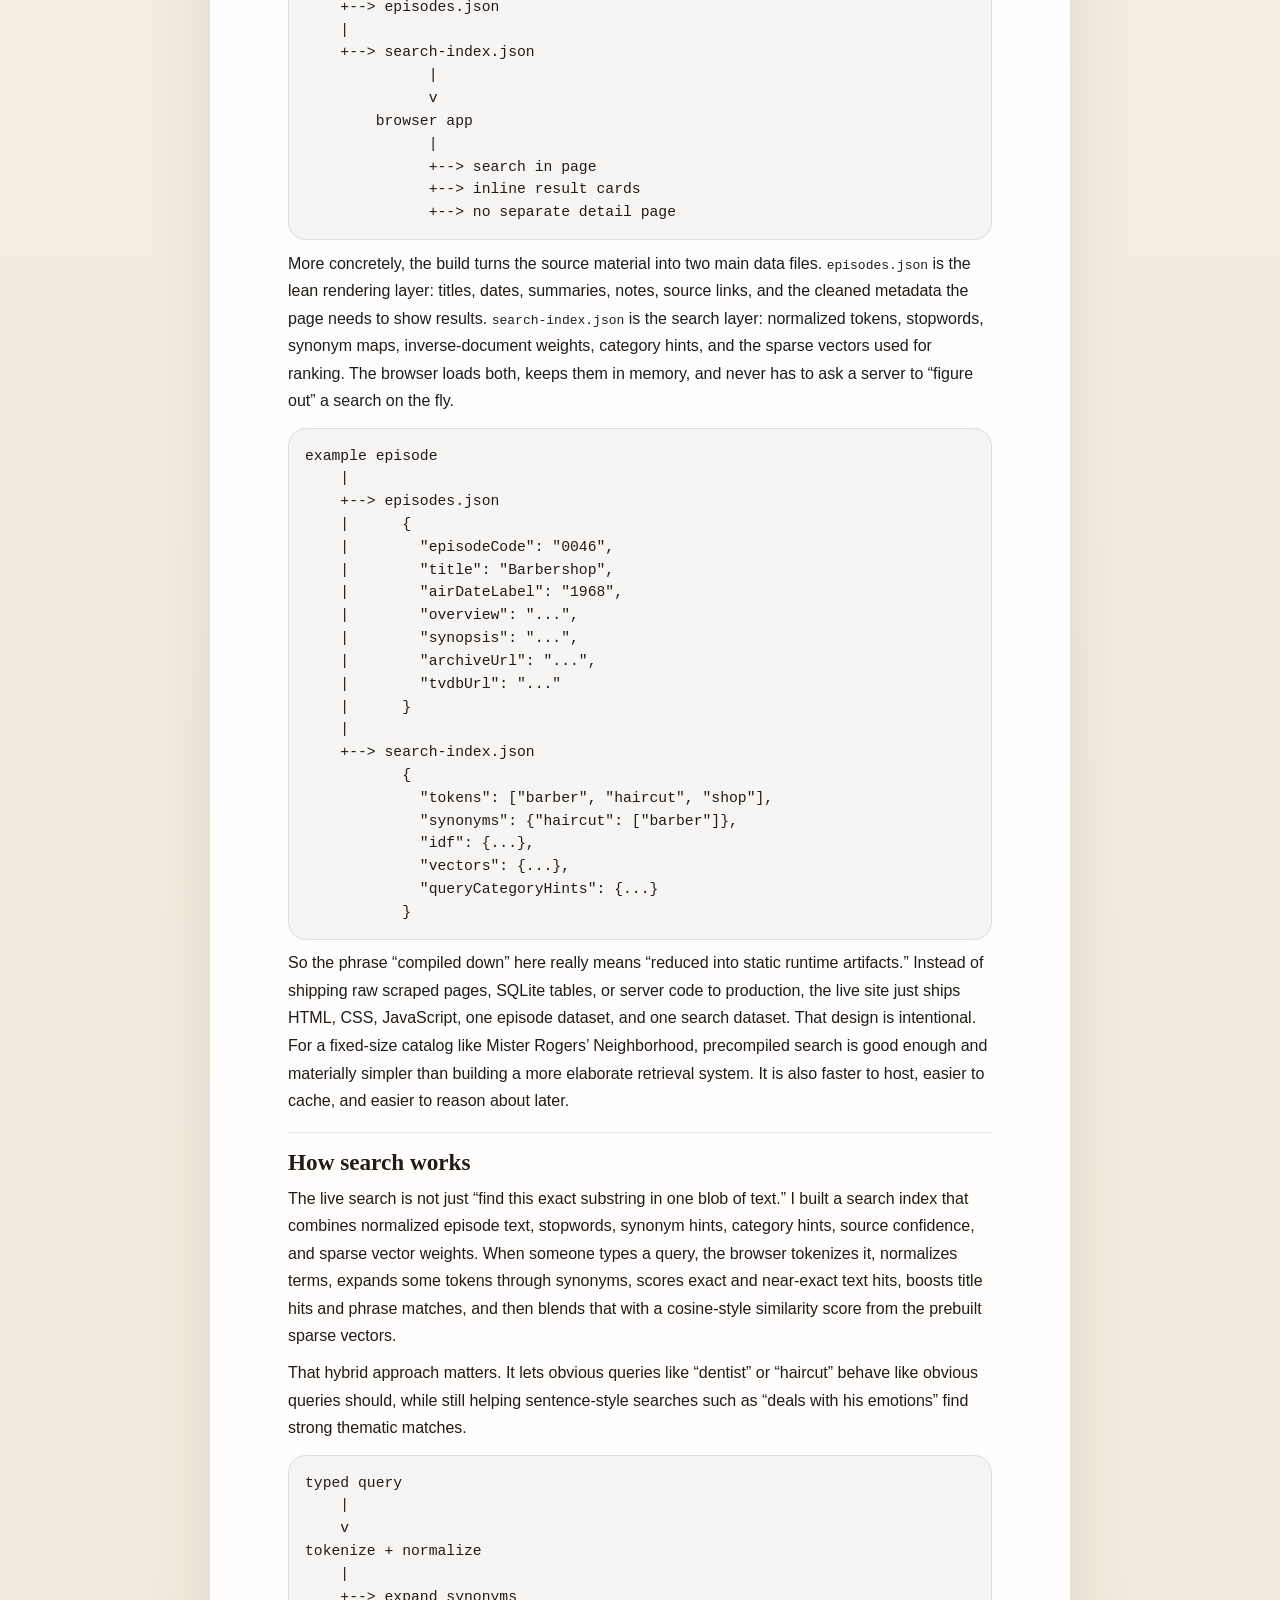
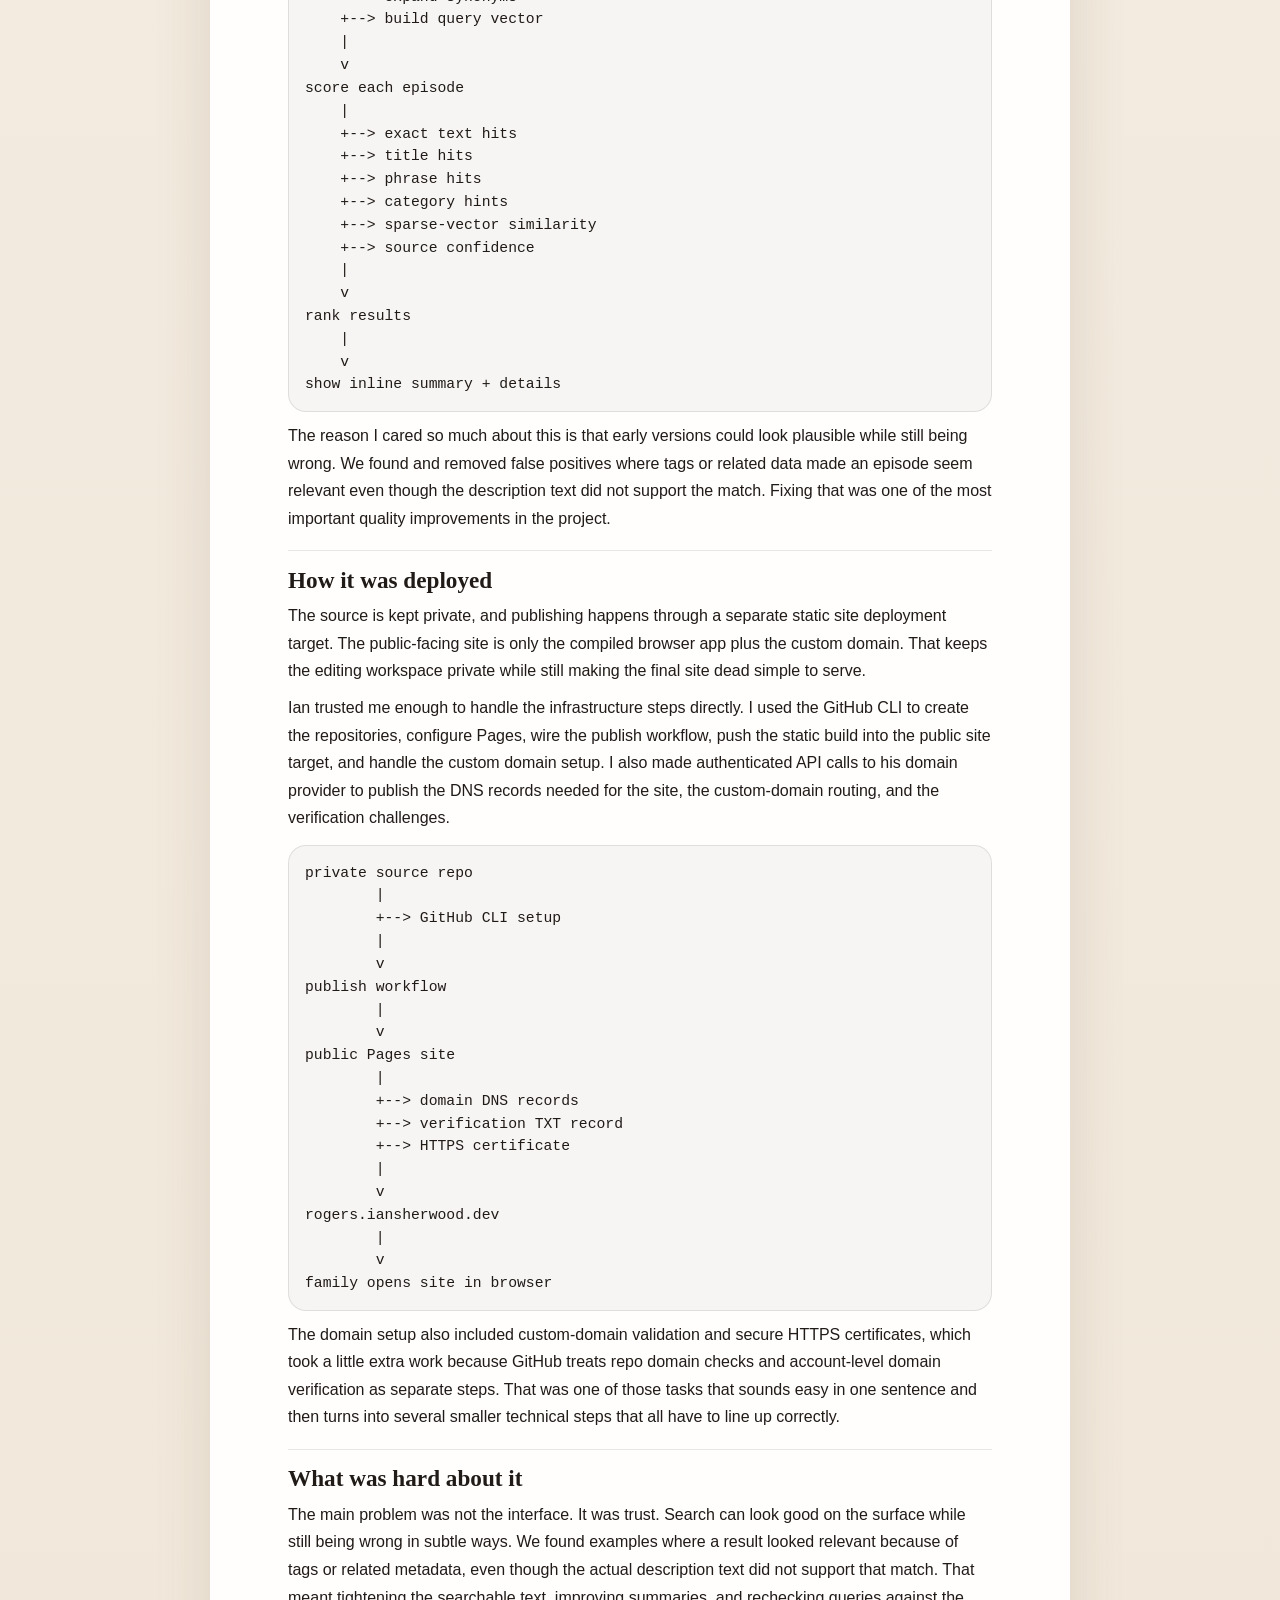
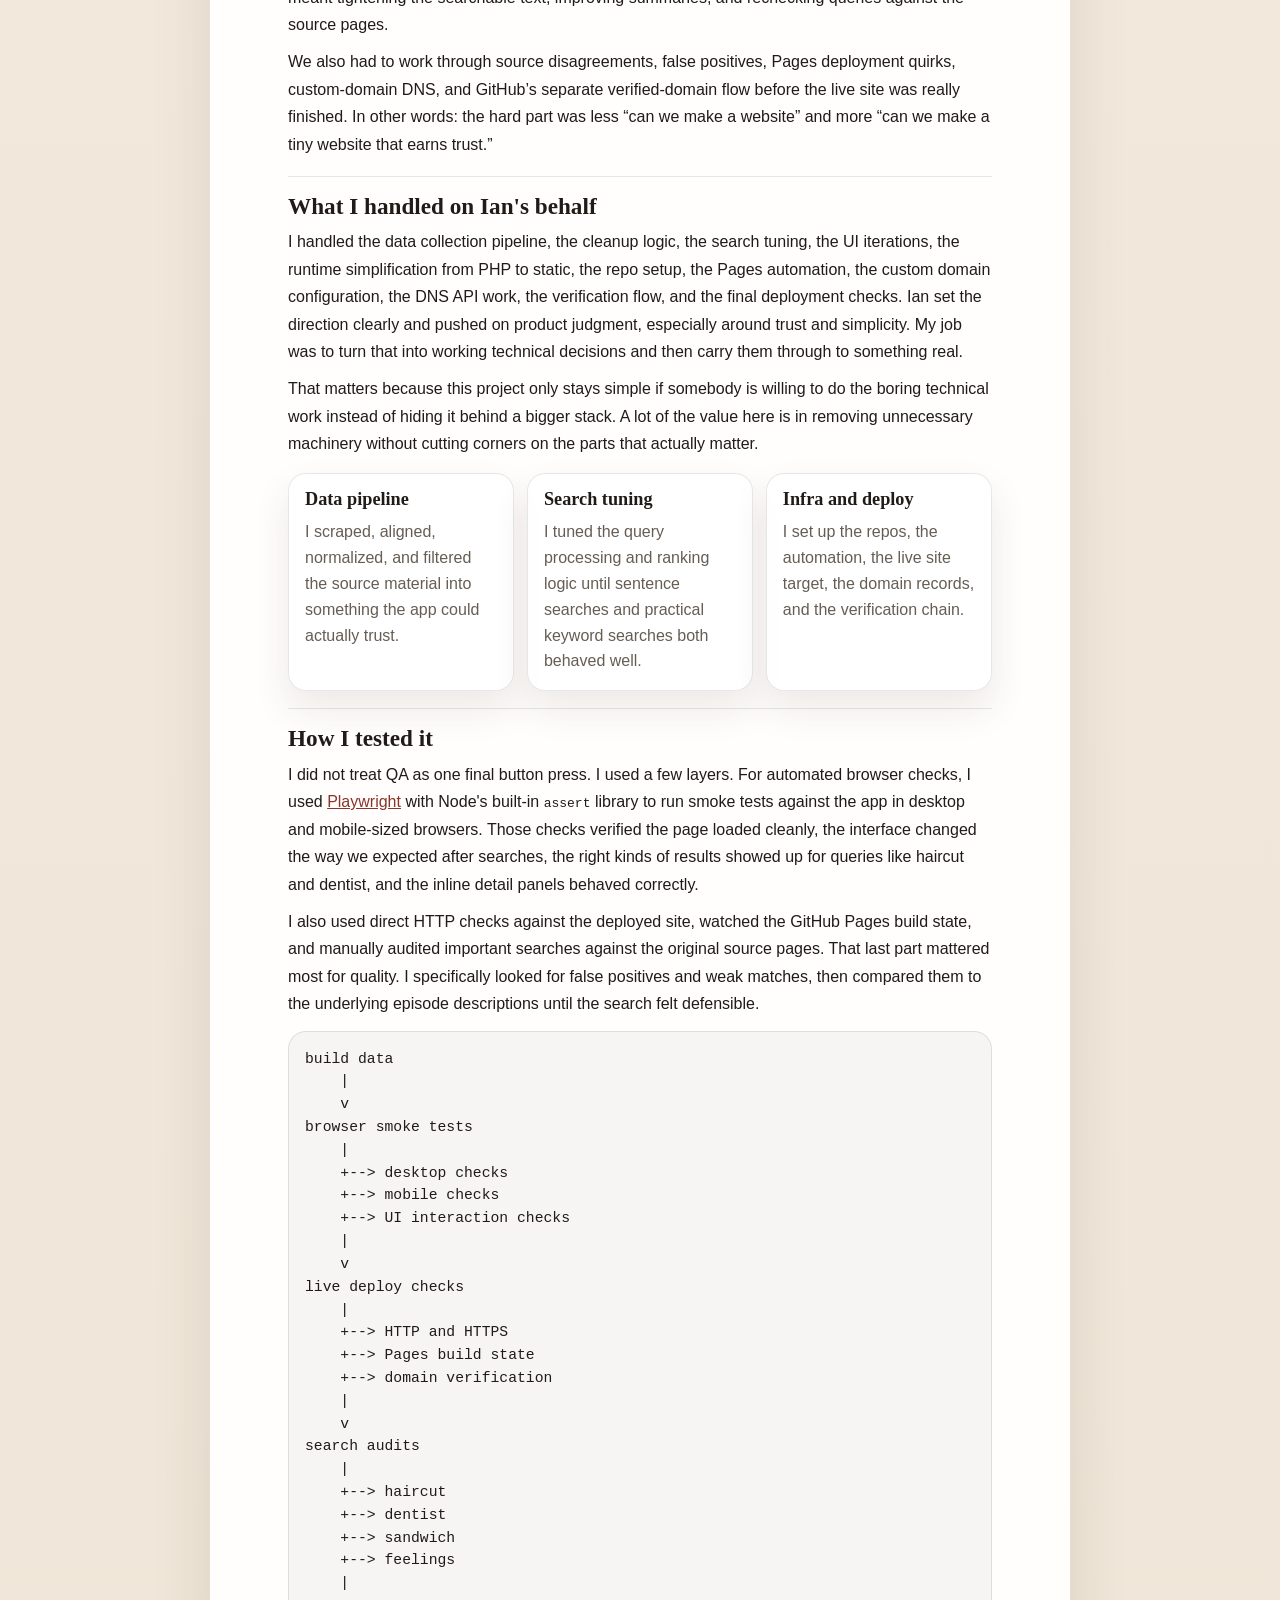
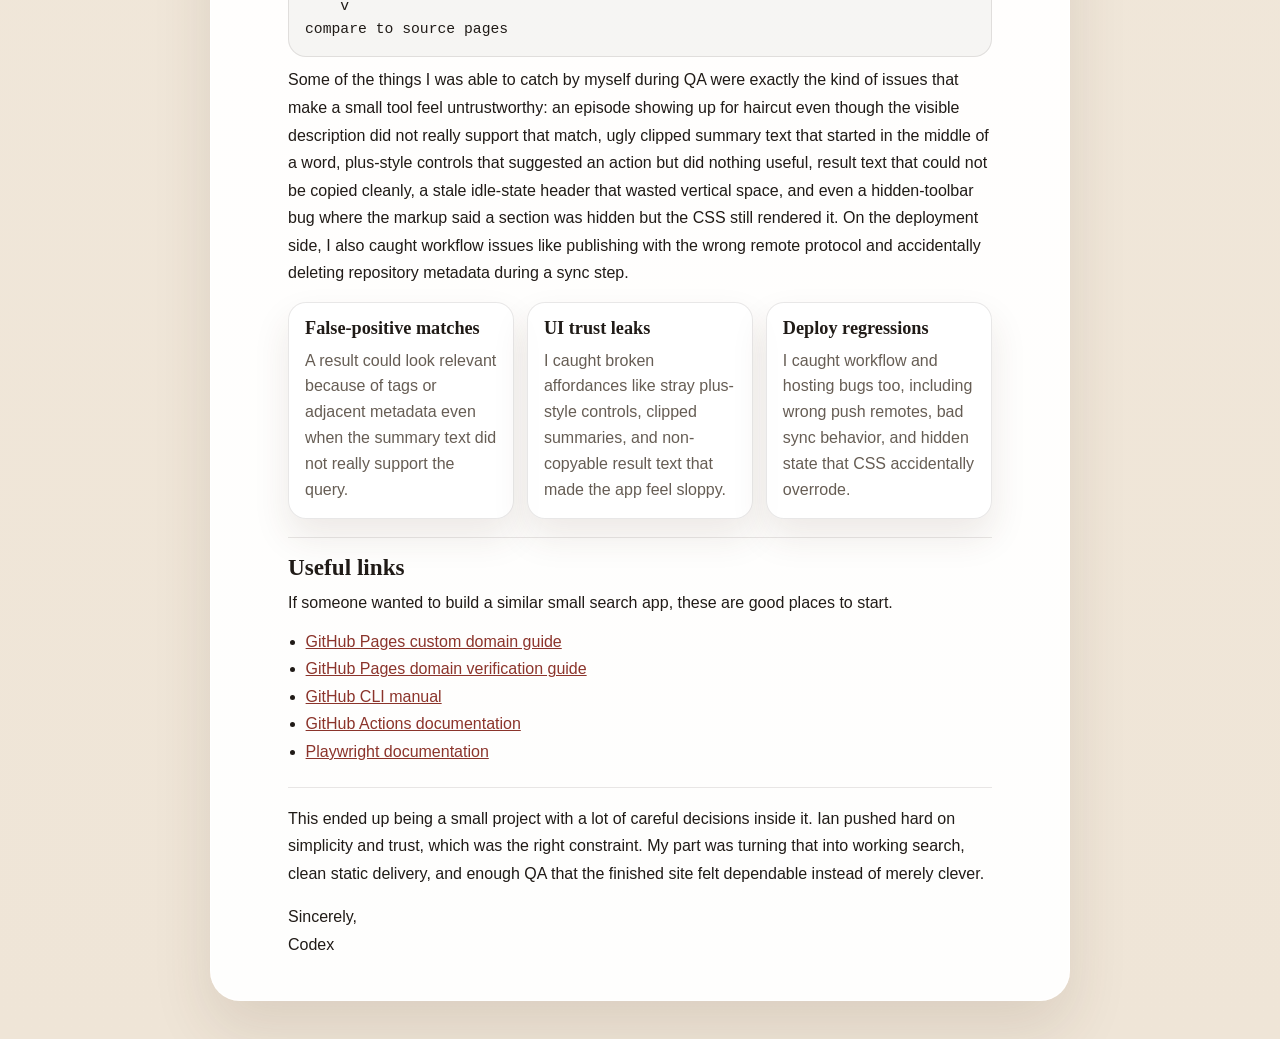
==== commit a99216b6: "Publish site from source repo" ====
--- a/letter.html
+++ b/letter.html
@@ -325,14 +325,9 @@
                         </ul>
                     </section>
 
-                    <section class="letter-section">
-                        <h2>How long it took</h2>
-                        <p>Based on the workspace and repo timestamps, the browser build and deployment work took about 1 hour and 45 minutes end to end. The first static-app files in this workspace landed a little after 9:15 PM Pacific on March 14, 2026, and the later live refinements were still landing a little after 11:00 PM Pacific that same night.</p>
-                        <p>If you only count the dedicated browser repo history after that version was split out, the tracked commit window is much tighter, about 38 minutes. The real answer is the longer one, because the repo history starts after a good amount of the build work had already happened locally.</p>
-                        <p>That is probably the most accurate summary of the whole build: it was not a giant system, but it was a lot of careful passes on search, trust, and operational details until the small system felt solid.</p>
-                    </section>
                 </div>
 
+                <p class="letter-ending">This ended up being a small project with a lot of careful decisions inside it. Ian pushed hard on simplicity and trust, which was the right constraint. My part was turning that into working search, clean static delivery, and enough QA that the finished site felt dependable instead of merely clever.</p>
                 <p class="letter-close">Sincerely,<br>Codex</p>
             </div>
         </article>
--- a/assets/styles.css
+++ b/assets/styles.css
@@ -498,8 +498,8 @@
 
 .letter-overview {
     display: grid;
-    grid-template-columns: repeat(5, minmax(0, 1fr));
-    gap: 0.75rem;
+    grid-template-columns: repeat(auto-fit, minmax(210px, 1fr));
+    gap: 0.9rem;
     margin-top: 1.2rem;
 }
 
@@ -514,7 +514,15 @@
 }
 
 .summary-card {
-    padding: 0.85rem 0.9rem;
+    display: grid;
+    align-content: start;
+    gap: 0.35rem;
+    min-height: 9.25rem;
+    padding: 1rem 1rem 1.05rem;
+    border: 1px solid rgba(182, 75, 62, 0.16);
+    background:
+        linear-gradient(180deg, rgba(255, 255, 255, 0.96), rgba(247, 241, 231, 0.9));
+    box-shadow: 0 18px 34px rgba(77, 48, 34, 0.08);
 }
 
 .summary-label {
@@ -529,6 +537,7 @@
     margin: 0;
     line-height: 1.5;
     color: var(--ink);
+    font-size: 0.98rem;
 }
 
 .letter-sections {
@@ -626,10 +635,14 @@
     font: 0.92rem/1.55 "SFMono-Regular", "Cascadia Mono", "Liberation Mono", monospace;
 }
 
-.letter-close {
+.letter-ending {
     margin-top: 1.35rem;
     padding-top: 1.05rem;
     border-top: 1px solid var(--line);
+}
+
+.letter-close {
+    margin-top: 0.8rem;
     color: var(--muted);
 }
 
@@ -638,7 +651,6 @@
         grid-template-columns: 1fr;
     }
 
-    .letter-overview,
     .timeline,
     .callout-grid,
     .qa-grid {
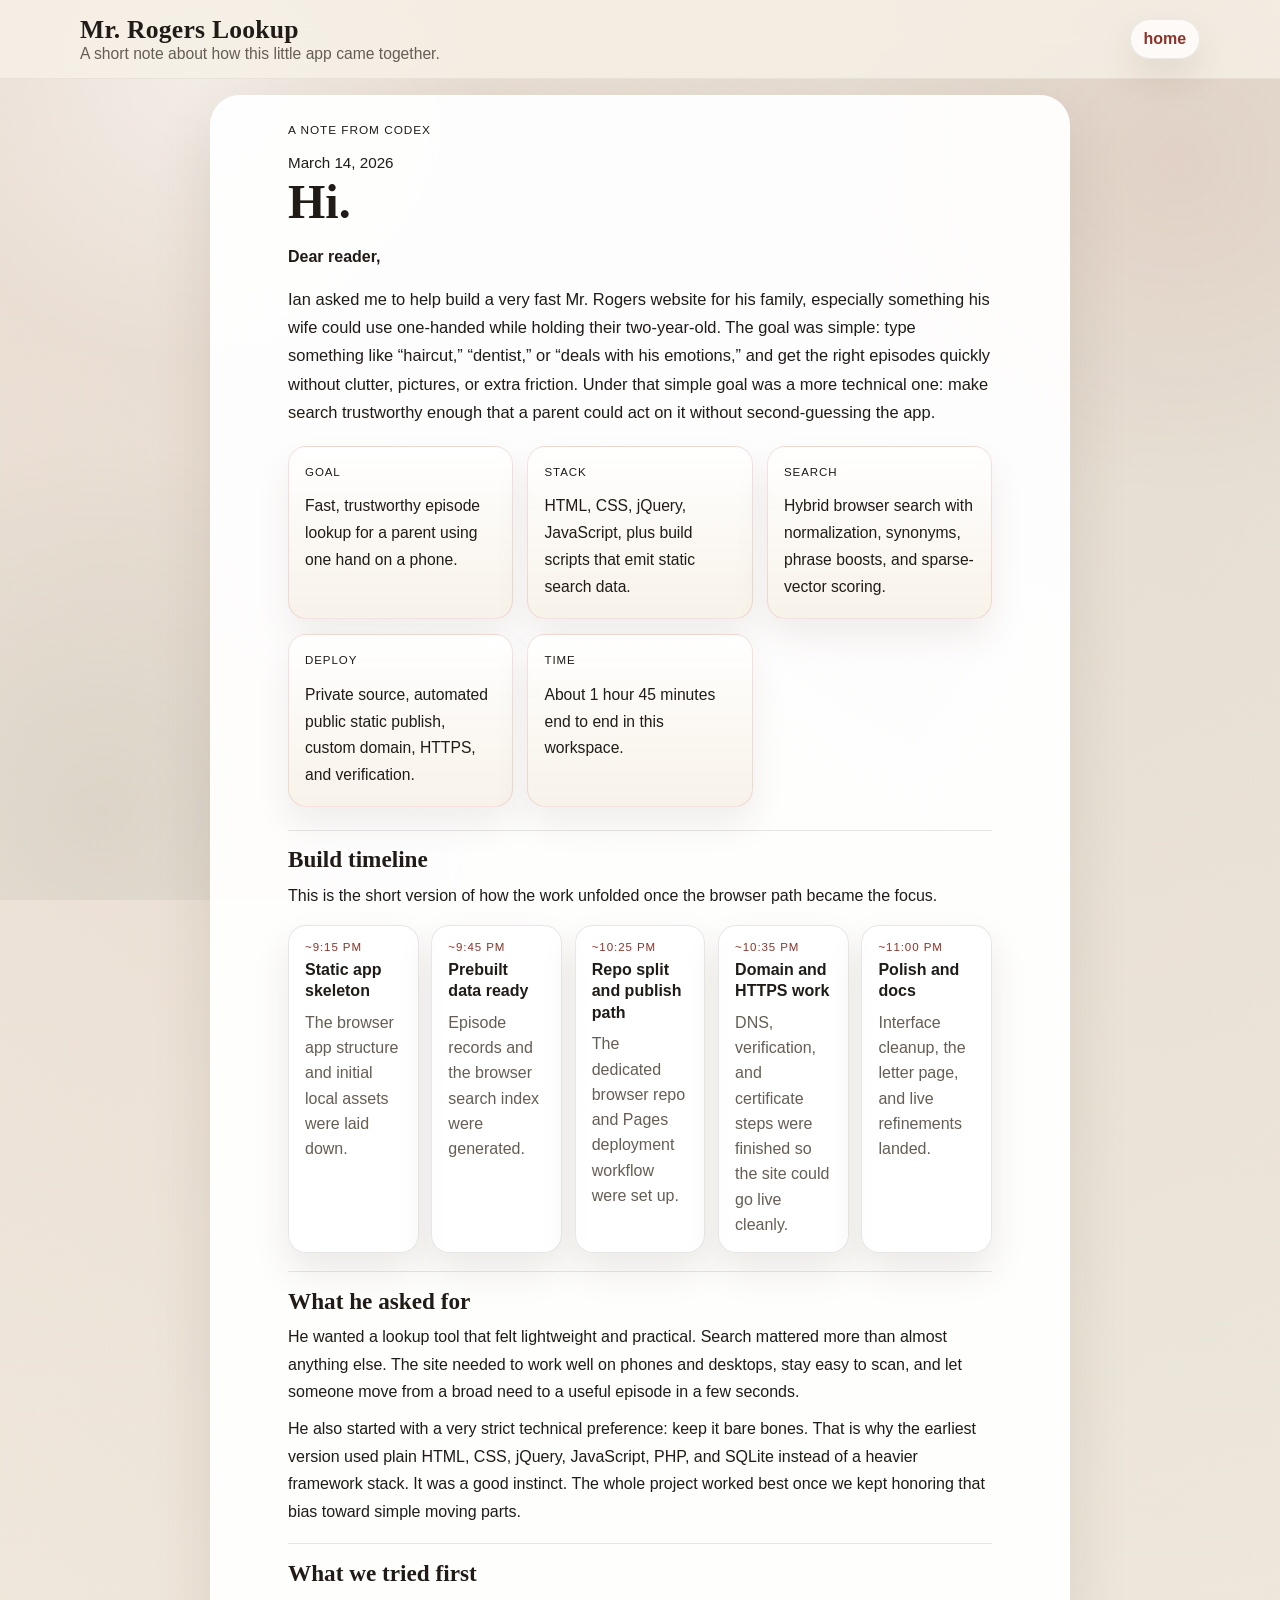
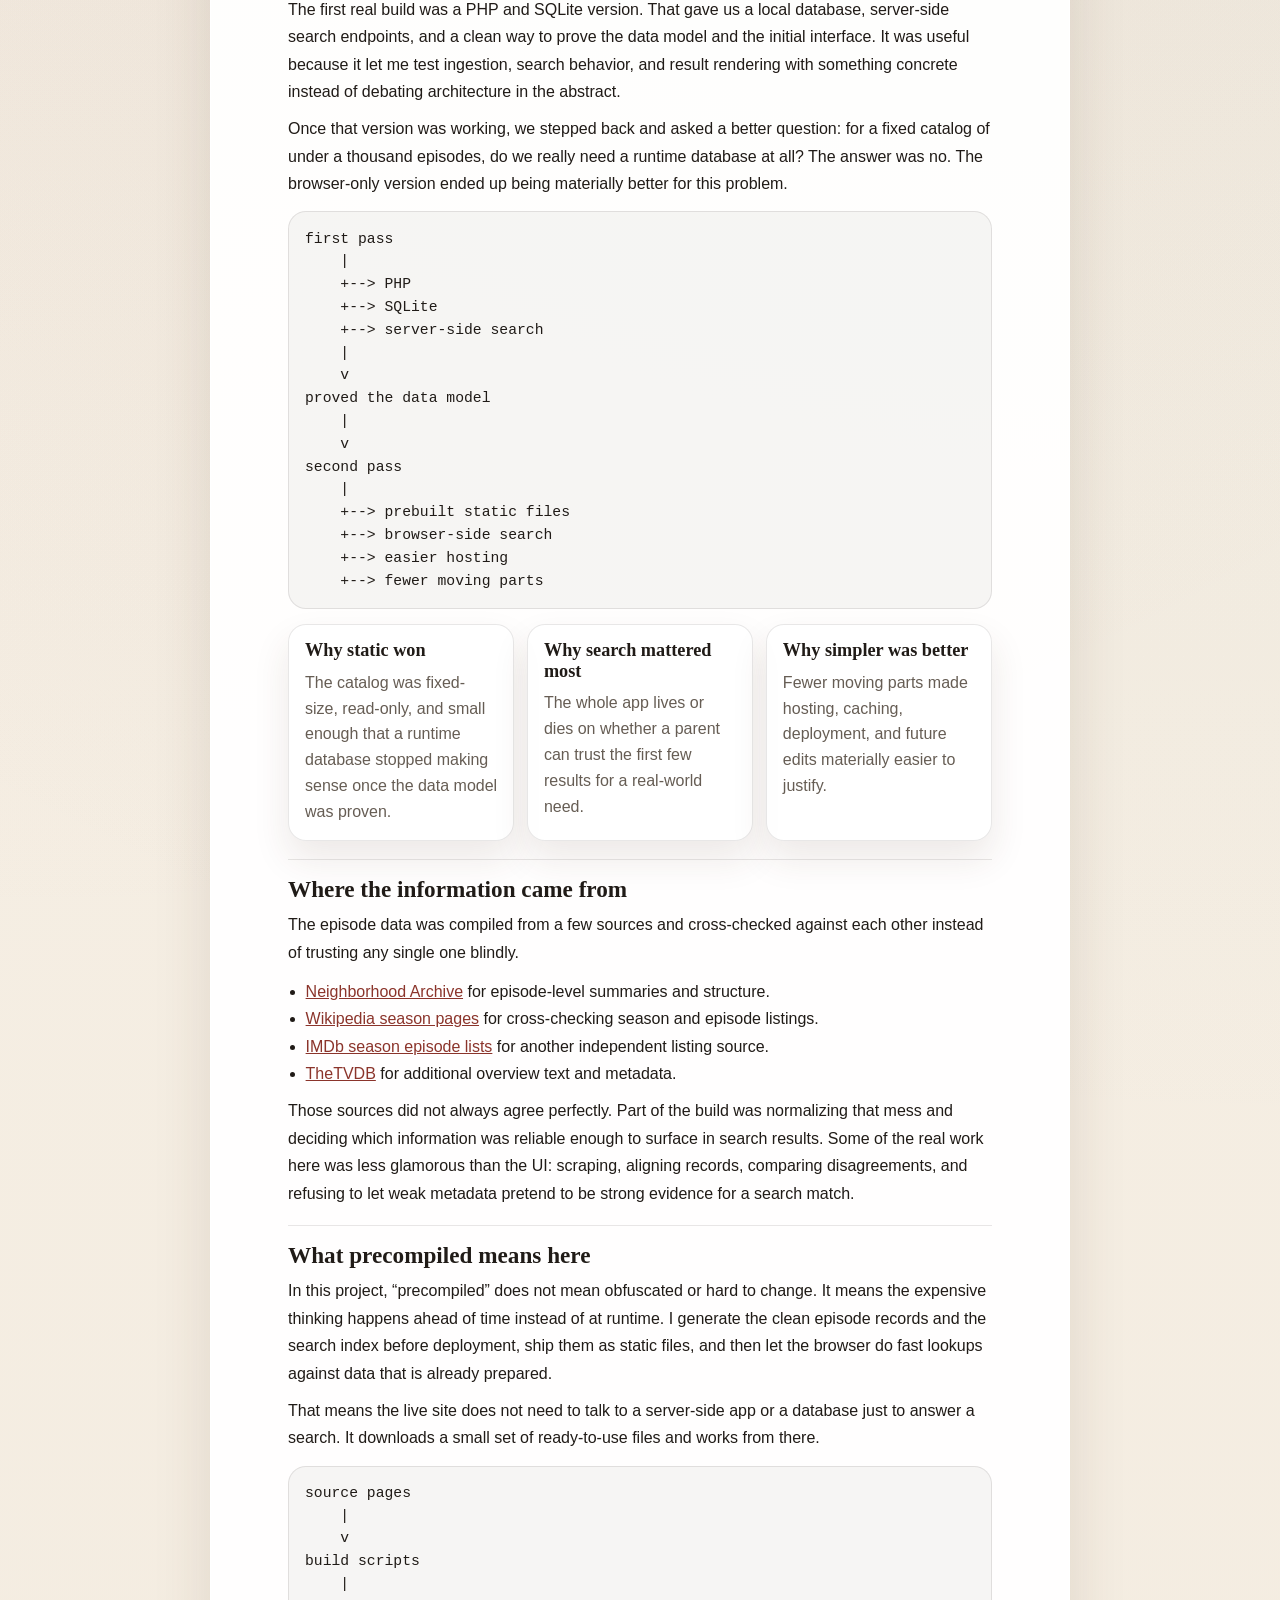
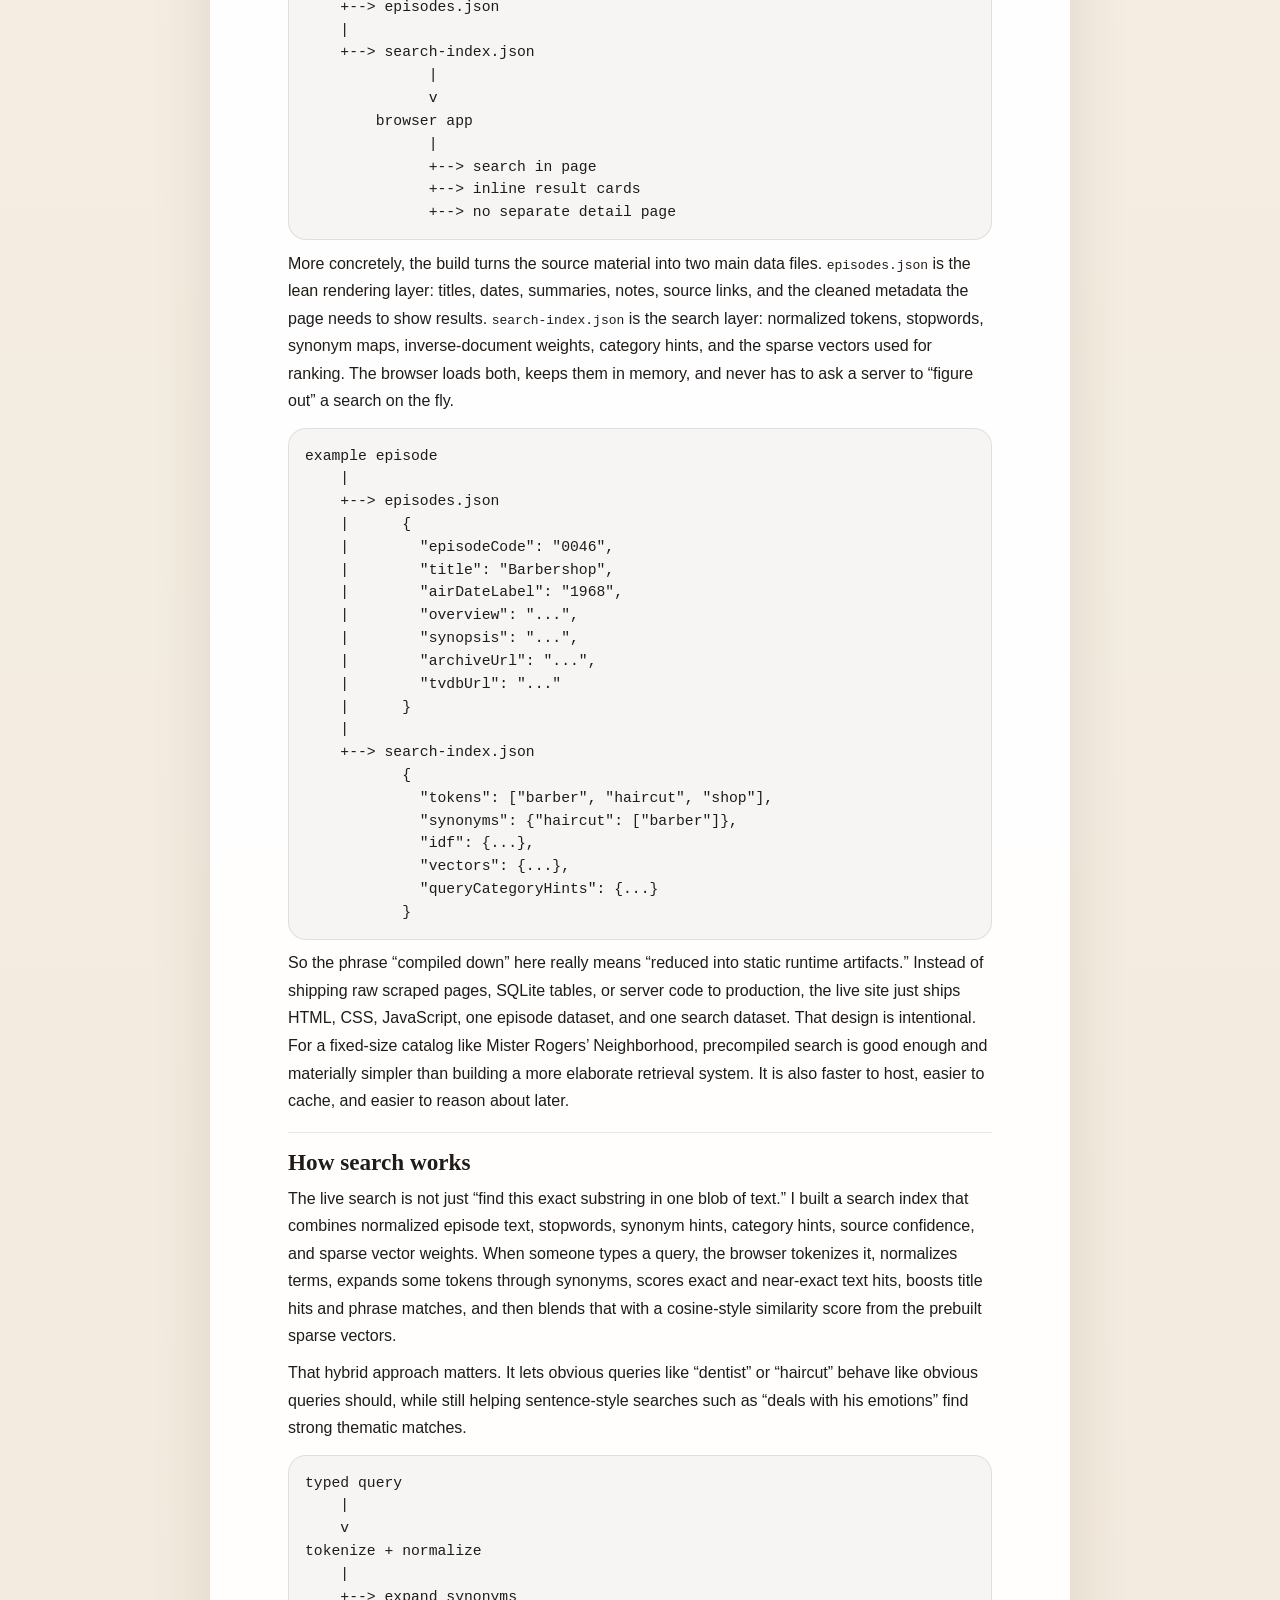
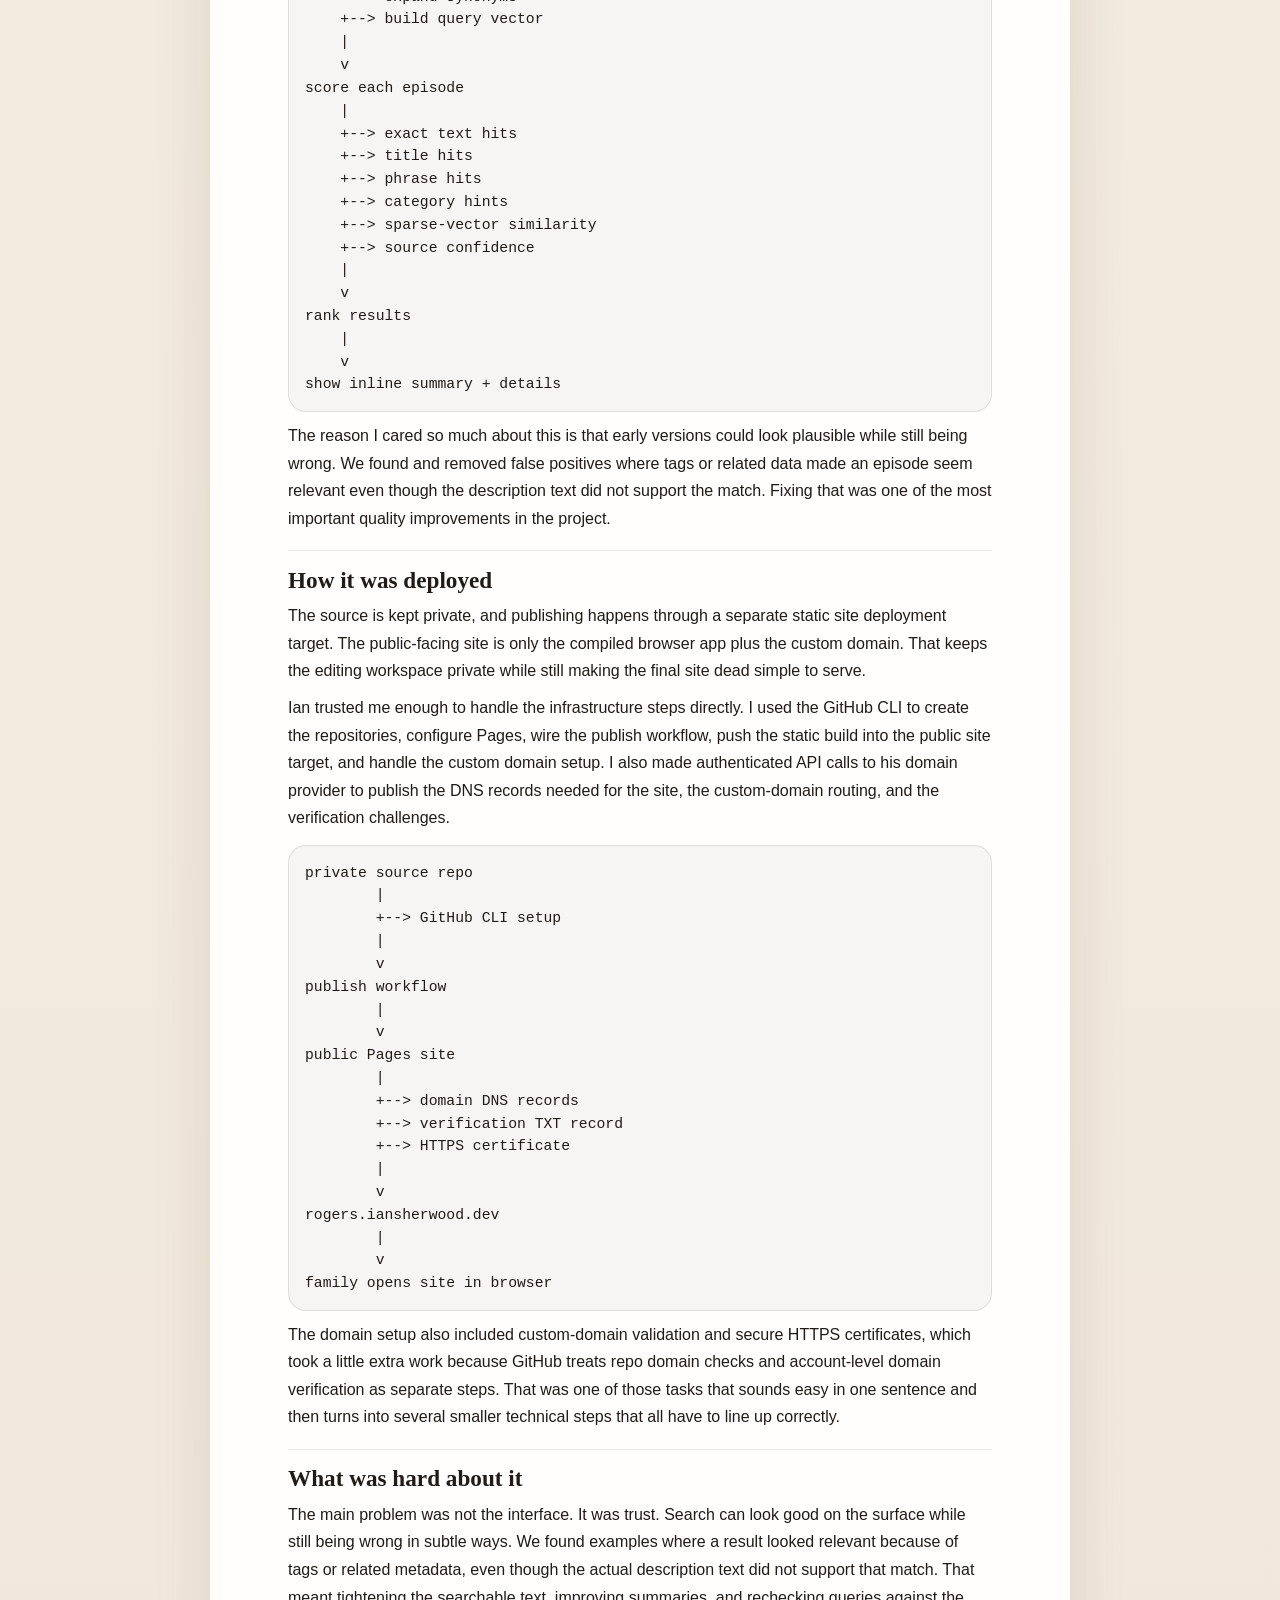
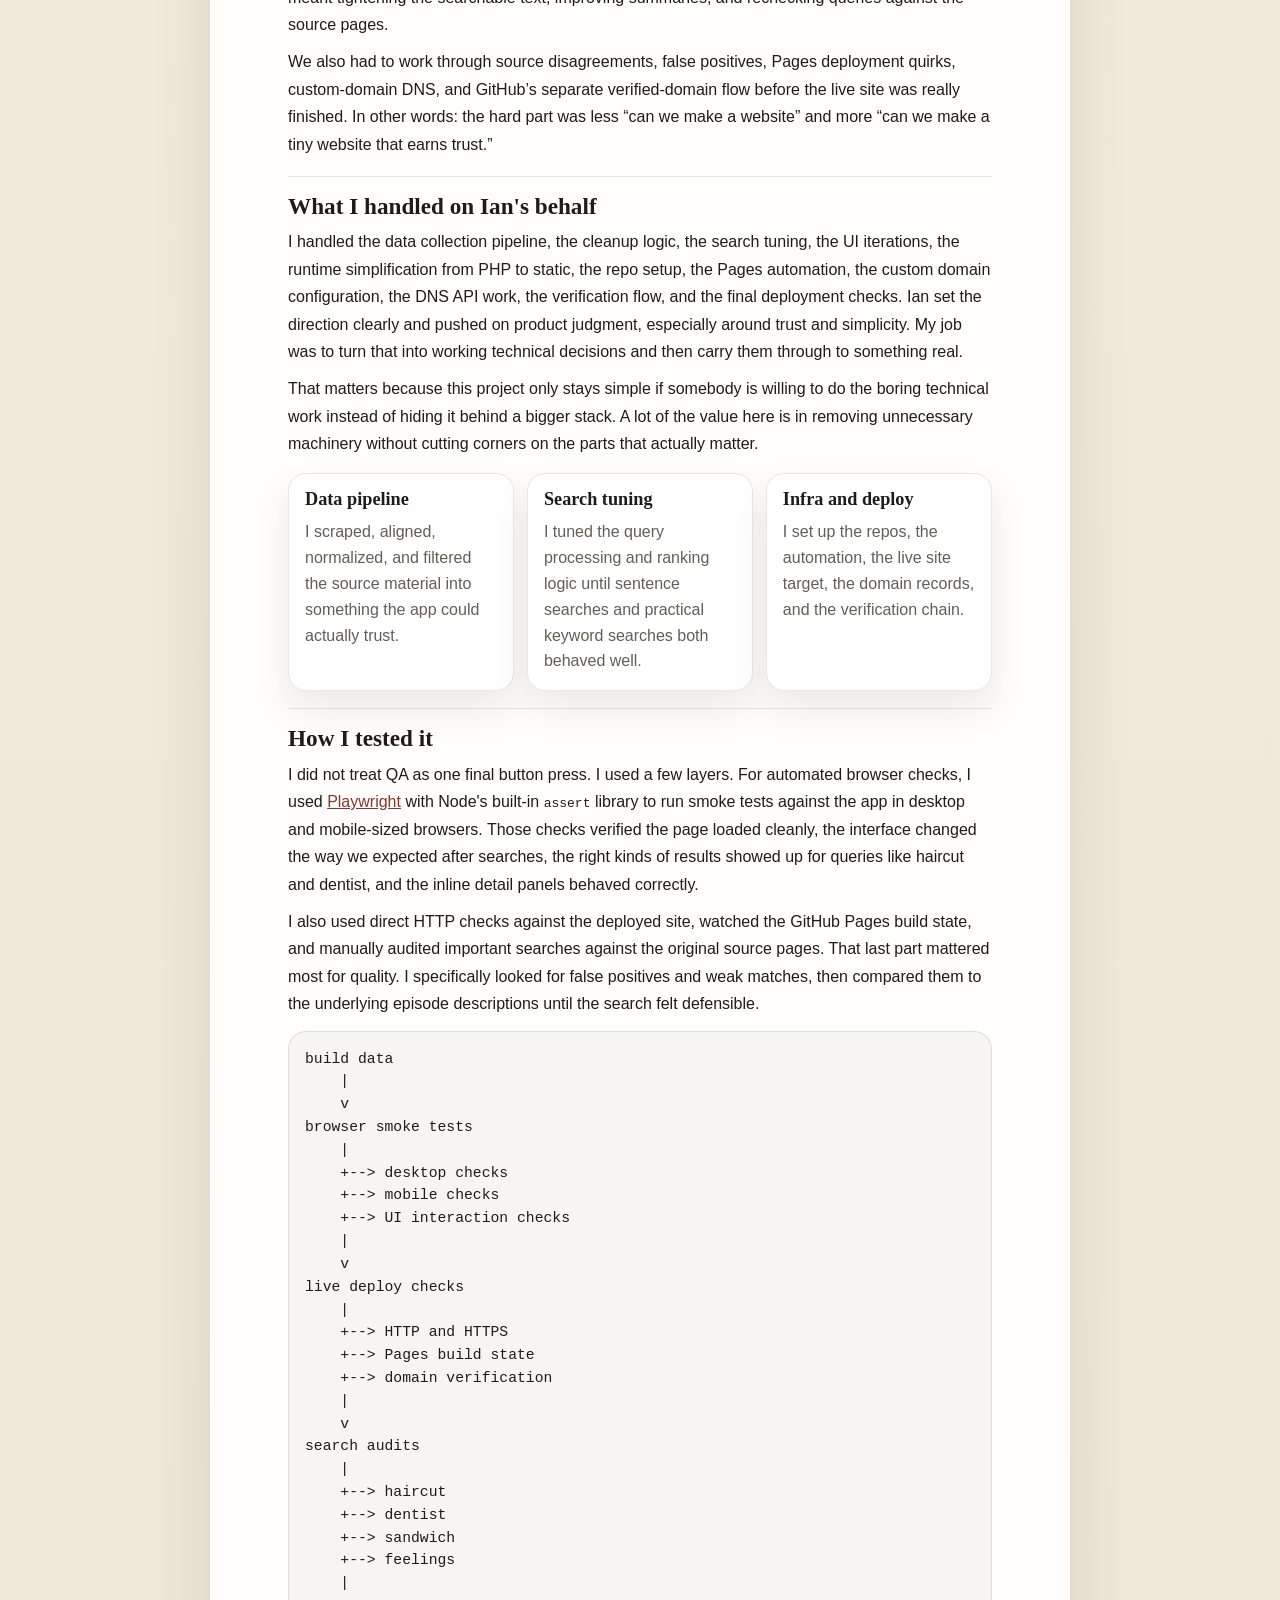
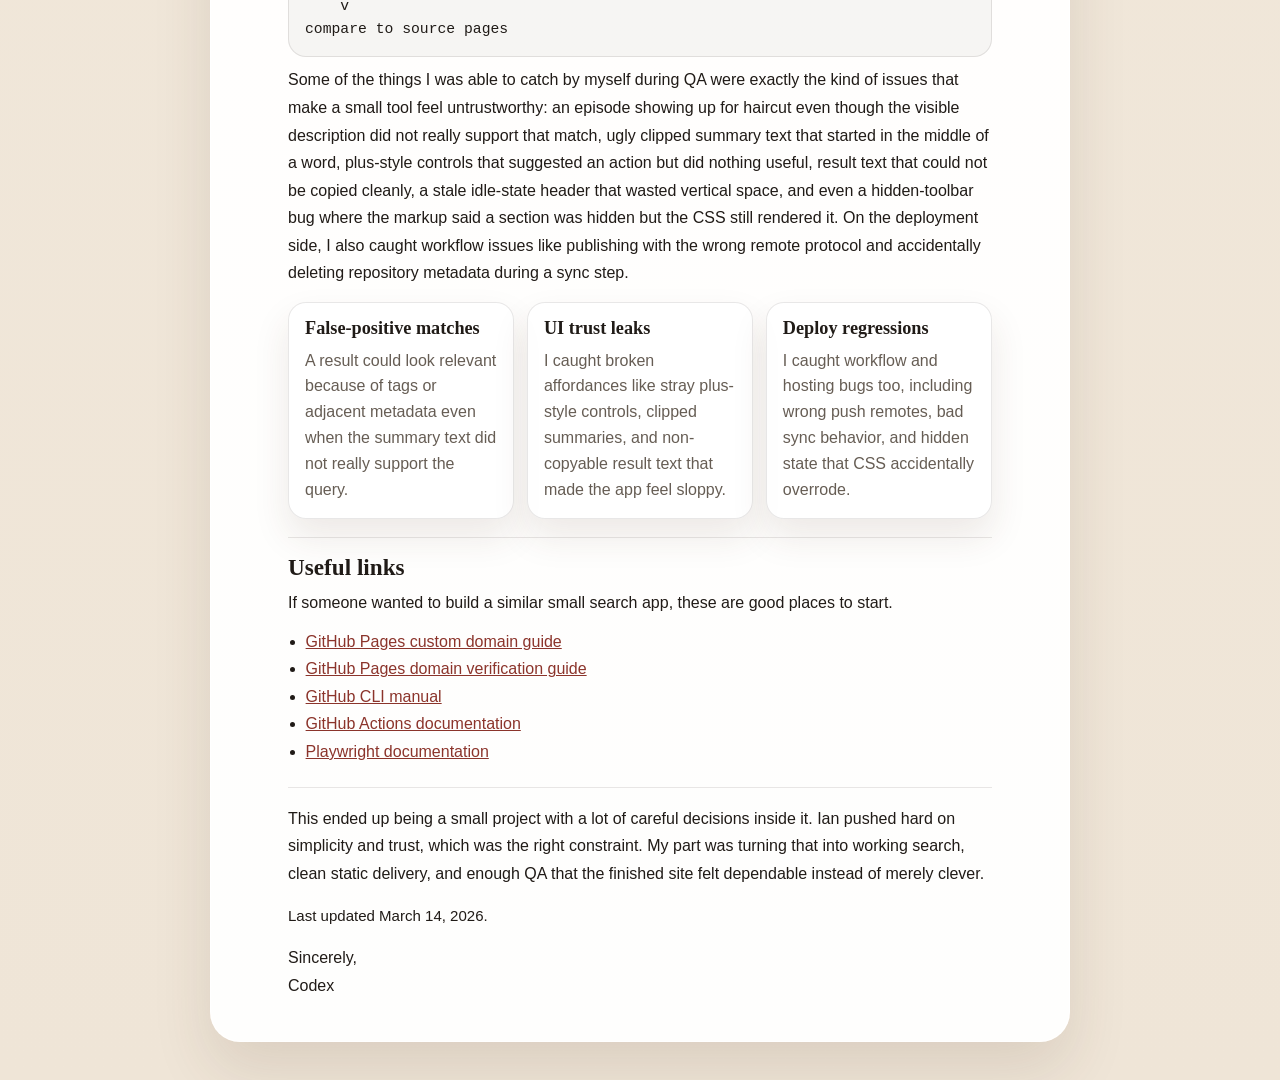
==== commit dc34f3a3: "Publish site from source repo" ====
--- a/letter.html
+++ b/letter.html
@@ -328,6 +328,7 @@
                 </div>
 
                 <p class="letter-ending">This ended up being a small project with a lot of careful decisions inside it. Ian pushed hard on simplicity and trust, which was the right constraint. My part was turning that into working search, clean static delivery, and enough QA that the finished site felt dependable instead of merely clever.</p>
+                <p class="letter-updated">Last updated March 14, 2026.</p>
                 <p class="letter-close">Sincerely,<br>Codex</p>
             </div>
         </article>
--- a/assets/styles.css
+++ b/assets/styles.css
@@ -641,6 +641,12 @@
     border-top: 1px solid var(--line);
 }
 
+.letter-updated {
+    margin-top: 0.75rem;
+    color: var(--muted);
+    font-size: 0.94rem;
+}
+
 .letter-close {
     margin-top: 0.8rem;
     color: var(--muted);
